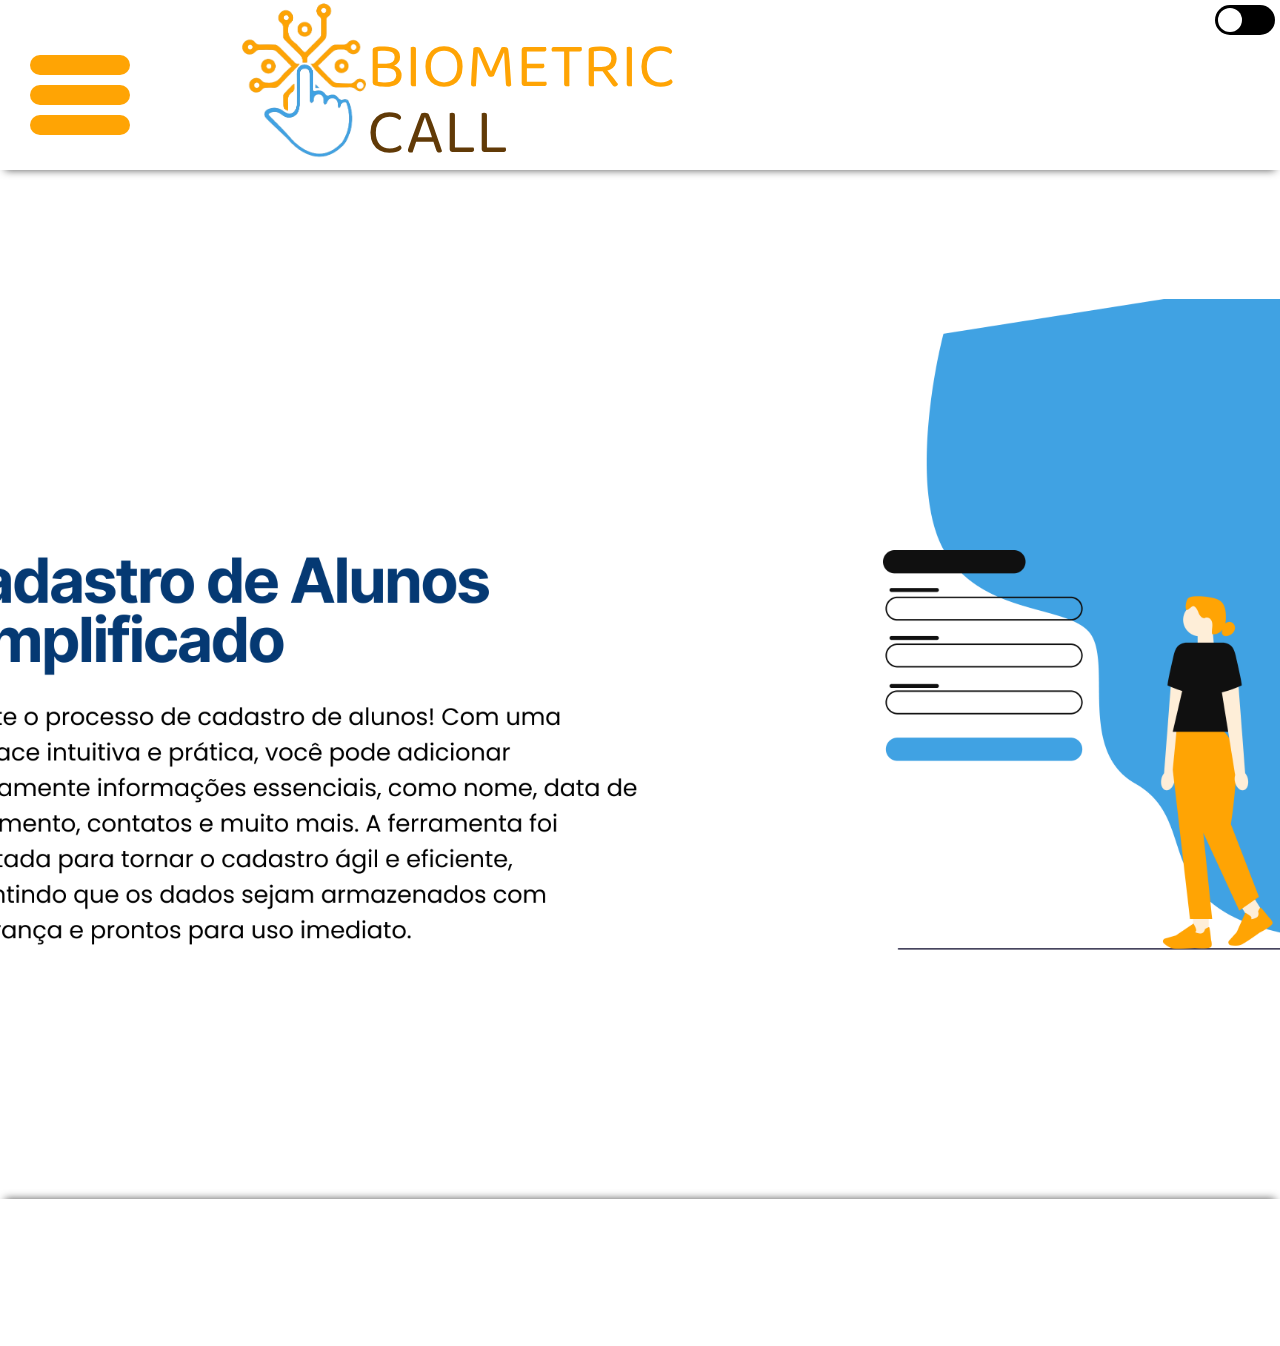
==== index.html @ 986f2c07 "carrosel e inicio" ====
<!DOCTYPE html>
<html lang="pt-br">
<head>
    <meta charset="UTF-8">
    <meta name="viewport" content="width=device-width, initial-scale=1.0">
    <link rel="stylesheet" href="styles/cadastroAluno.css">
    <link rel="stylesheet" href="styles/slides.css">
    <link rel="stylesheet" href="./styles/padrao.css"/>
    <link rel="stylesheet" href="https://fonts.googleapis.com/css?family=Inter%3A700" />
    <link rel="stylesheet" href="https://fonts.googleapis.com/css?family=Source+Sans+Pro%3A400%2C700" />
    <link rel="stylesheet" href="https://fonts.googleapis.com/css?family=Baloo%3A400" />
    <script src="js/slide.js"></script>
    <script src="menuHamburguer.js"></script>
  
    <title>Biometric Call</title>
</head>
<body>
    <div class="fundo">
        <!-- Banner atualizado -->
        <div class="banner">
            <div class="blocoAmareloLinks">
                <div class="blocoAzulCima"></div>
                <div class="div1">
                    <div class="div2">
                        <p class="divTitulo">
                            <img src="img/logo.png" alt="Biometric Call Logo" class="logo">
                        </p>
                        <p class="titulo1">BIOMETRIC</p>
                        <p class="titulo2">CALL</p>
                    </div>
                    <p class="txtBanner"><a class="txtBanner" href="cadastroALuno.html">CADASTRAR ALUNO</a></p>
                    <p class="txtBanner"><a class="txtBanner" href="verificarchamada.html">VERIFICAR CHAMADA</a></p>
                    <p class="txtBanner"><a class="txtBanner" href="atualizaraluno.html">ATUALIZAR ALUNO</a></p>
                    <p class="txtBanner"><a class="txtBanner" href="apagaraluno.html">APAGAR ALUNO</a></p>

                    <div class="toggle-switch">
                        <input type="checkbox" id="toggle-dark-mode">
                        <label for="toggle-dark-mode" class="switch">
                            <span class="toggle-thumb"></span>
                        </label>
                    </div>

                    <!-- Menu hamburguer atualizado -->
                    <div class="hamburguer">
                        <div class="line"></div>
                        <div class="line"></div>
                        <div class="line"></div>
                    </div>

                    <div class="sidebar">
                        <ul>
                            <li class="listaSidebar"><a href="index.html" class="textoSidebar">TELA PRINCIPAL</a></li>
                            <li class="listaSidebar"><a href="cadastroAluno.html" class="textoSidebar">CADASTRAR ALUNO</a></li>
                            <li><a href="verificarchamada.html">VERIFICAR CHAMADA</a></li>
                            <li><a href="atualizaraluno.html">ATUALIZAR ALUNO</a></li>
                            <li><a href="apagaraluno.html">APAGAR ALUNO</a></li>
                        </ul>
                    </div>
                </div>
                <div class="blocoAzulMeio"></div>
            </div>
        </div>

        <!-- Conteúdo do carrossel (permanece o mesmo) -->
        <div class="slider">
            <div class="slides">
                <input type="radio" name="radio-btn" id="radio1">
                <input type="radio" name="radio-btn" id="radio2">
                <input type="radio" name="radio-btn" id="radio3">
                <input type="radio" name="radio-btn" id="radio4">

                <!-- Carrossel de imagens -->
                <div class="slide first">
                    <img src="img/slide1.png" />
                </div>
                <div class="slide">
                    <img src="img/slide2.png" />
                </div>
                <div class="slide">
                    <img src="img/slide3.png" />
                </div>
                <div class="slide">
                    <img src="img/slide4.png" />
                </div>

                <!-- Navegação automática -->
                <div class="navegação-auto">
                    <div class="auto-btn1"></div>
                    <div class="auto-btn2"></div>
                    <div class="auto-btn3"></div>
                    <div class="auto-btn4"></div>
                </div>
            </div>

            <!-- Navegação manual -->
            <div class="manual-navegação">
                <label for="radio1" class="manual-btn"></label>
                <label for="radio2" class="manual-btn"></label>
                <label for="radio3" class="manual-btn"></label>
                <label for="radio4" class="manual-btn"></label>
            </div>
        </div>

        <!-- Rodapé atualizado -->
        <div class="divRodape">
            <div class="blocoAmareloRodape"></div>
            <div class="blocoAzulRodape"></div>
        </div>
    </div>
</body>
</html>
---- styles/cadastroAluno.css ----
.title
{
    font-size: 15px;
    padding: 0;
    margin: 0;
    box-sizing: border-box;
    font-family:Arial, Helvetica, sans-serif;
    
}

body
{
    /*tela toda*/
    width: 100%;
    height: -100vh;
    display: flex;
    justify-content: center;
    align-items: center;
    background: #ABCFD8;
}

.container {
   width: 80%;
   height: 80vh; 
   display: flex;
   margin-bottom: 20%;
   overflow: hidden; /* Oculta o conteúdo que exceder o tamanho do container */
   
    
   
}

.form-image{
    border-radius: 50px 0px 0px 50px ;
    width: 50%;
    display:flex;
    justify-content: center;
    align-items: center;
    background-color: #40A2E3;
    padding: 1rem;
    border: 1px solid black; 
    
}

.form-image img 
{
    width: 31rem;
}

.form {
    border-radius: 0px 50px 50px 0px;
    width: 100%; 
    max-width: 50%; /* Limita a largura máxima a 50% */
    display: flex;
    justify-content: flex-start; 
    align-items: flex-start; 
    flex-direction: column;
    background-color: #fff;
    padding: 3rem;
    border: 1px solid rgb(0, 0, 0);            
    overflow: auto; /* Permite rolagem se o conteúdo exceder o tamanho do formulário */

}


/*Css do form apagar aluno*/
.formApagar {

    position: relative;
    border-radius: 0px 50px 50px 0px;
    width: 250px; 
    max-width: 50%; /* Limita a largura máxima a 50% */
    display: flex;
    justify-content: flex-start; 
    align-items: flex-start; 
    flex-direction: column;
    background-color: #fff;
    padding: 3rem;
    border: 1px solid rgb(0, 0, 0);            
    overflow: auto; /* Permite rolagem se o conteúdo exceder o tamanho do formulário */
    border-radius: 50px;
    height: 250px;
    margin-top: 120px;
    left: 150px;
}


.form-header 
{
    
    margin-bottom: 3rem;
    display: flex;
    justify-content: space-between;
 
    
}


.login-button
{
   display:flex;
   align-items: center;
}

.login-button button 
{
    border:none;
    background-color: #6c63ff;
    padding: 0.4rem 1rem;
    border-radius: 5px;
    cursor:pointer;
}

.login-button button:hover
{
    background-color: #6b63fff1;
}

.login-button button a
{
text-decoration:none;
font-weight: 500;
color: #fff;
}

.form-header h1::after 
{

    content:'';
    display:block;
    width: 23rem;
    height: 0.3rem;
    background-color: #ffa404;
    margin: 0 auto;
    border-radius: 10px;
}

.input-group
{
     
    flex-wrap: wrap;
    justify-content: space-between;
    padding: 1rem 0;
}

.input-box
{
    
    font-family: Arial, Helvetica, sans-serif;
    display: flex;
    flex-direction: column;
    margin-bottom: 1.1rem;
}

.input-box input
{
 margin: 0.6rem 0;
 padding: 0.8rem 1.2rem;
 border:none;
 border-radius: 17px;
 box-shadow: 1px 1px 6px #000000c1; 
 text-align: left;
}

.input-box input:hover 
{
    background-color: #eeeeee75;
}

.input-box input :focus-visible
{
    outline: 1px solid #6c63ff;
}

.input-box label, .gender-title h6 
{
    font-family: inherit, Arial, Helvetica, sans-serif;
    font-size: 17px;
    font-weight: 600;
    color:#000000c0;
}

.input-box input::placeholder
{
    color: #000000be
}

.serie-group
{
   
    justify-content: space-between;
    margin-top: 0.62rem;
    padding: 0 0.5rem;
}

.serie-input
{
    display: flex;
    align-items: center;
}

.serie-input input
{
    margin-right: 0.35rem;
    
}

.serie-input label
{
    font-family:Arial, Helvetica, sans-serif;
    font-size: 17px;
   
    color: #000000c0;
    margin-bottom: 5px;
}

.continue-button
{
    display:flex;
    justify-content: center;
    align-items: center;
}

/*botão formulário*/
.continue-button button
{
    width: 40%;
    margin-top: 2.5rem;
    border: none;
    background-color: #ffa404;
    padding: 0.80rem;
    border-radius: 5px;
    cursor: pointer;
    
}

.continue-button button:hover
{
    background-color:#40A2E3; /*Cor do botão quando o mouse está em cima*/
    
}

.continue-button button a
{
    
    
    text-decoration: none;
    font-size:17px;
    font-weight: 580;
    color:#fff;
}

/*deixando o site responsivo*/

@media screen and (max-width: 1330px) 
{
    .form-image
    {
        display: none;
    }
    .container
    {
        width: 50%;
    }
    .form
    {
        width: 100%;
        border-radius: 50px 50px 50px 50px ;

    }

}
@media screen and (max-width: 1064px) {
    .container {
        width: 90%;
        height: auto;
    }
    .input-group {
        flex-direction: column;
        z-index: 5;
        padding-right: 5rem;
        max-height: 10rem;
        overflow-y: scroll;
        flex-wrap: nowrap;
    }
    .serie-inputs {
        margin-top: 2rem;
    }
    .serie-group {
        flex-direction: column;
    }
    .gender-title h6 {
        margin: 0;
    }
    .serie-input {
        margin-top: 0.5rem;
    }

}
---- styles/slides.css ----
.slider{
    margin: 100px;
    width: 100%;
    height: 800px;
    overflow: hidden;

}

.slides{
width: 400%;
height: 800px;
display: flex;
}

.slides input{

    display: none;
}

.slide{
    width: 25%;
    position: relative;
    transition: 2s;
}

.slide img{
    width: 100%;
    height: 100%;
     object-fit: cover; 
}

.manual-navegação{

    position: absolute;
    width: 800px;
    margin-top: -40px;
    display: flex;
    justify-content: center;

}


.manual-btn{
    border: 2px solid white;
    padding: 5px;
    border-radius: 10px;
    cursor: pointer;
    transition: 1s;
}

.manual-btn:not(:last-child){
    margin-right: 40px;

}


.manual-btn:hover{
    background-color: white;
}

#radio1:checked ~ .first{
    margin-left: 0;
}

#radio2:checked ~ .first{
    margin-left: -25%;
}

#radio3:checked ~ .first{
    margin-left: -50%;
}

#radio4:checked ~ .first{
    margin-left: -75%;
}

.navegação-auto div{
    border: 2px solid transparent;
    padding: 5px;
    border-radius: 10px;
    cursor: pointer;
    transition: 1s;

}

.navegação-auto{
    position: absolute;
    width: 800px;
    margin-top: 360px;
    display: flex;
    justify-content: center;
}

.navegação-auto div:not(:last-child){
    margin-right: 40px;
}

#radio1:checked ~ .navegação-auto .auto-btn1{
    background-color: transparent;

}

#radio2:checked ~ .navegação-auto .auto-btn2{
    background-color: transparent;
    
}

#radio3:checked ~ .navegação-auto .auto-btn3{
    background-color: transparent;
    
}

#radio4:checked ~ .navegação-auto .auto-btn4{
    background-color: transparent;
    
}
---- styles/padrao.css ----
/*Parte Padrão*/

  html {
    font-size:62.5%;
  }
  * {
    margin: 0;
    padding: 0;
  }
  ul, li {
    list-style: none;
  }
  input {
    border: none;
  }
  body {
      width: 100%;
    }
  
    .fundo {
      width: 100%;
      overflow: hidden;
      position: relative;
      align-items: center;
      display: flex;
      flex-direction: column;
      background-color: #ffffff;
      min-height: 100vh
    }
    
    .fundo.dark-mode {
      width: 100%;
      overflow: hidden;
      position: relative;
      align-items: center;
      display: flex;
      flex-direction: column;
      background-color: #000000;
      min-height: 100vh
    }
    
    .toggle-switch {
      position: absolute;
      width: 60px;
      height: 30px;
      right: 5px;
      background-color: #000000; /* Cor de fundo para o modo claro */
      border-radius: 30px;
      overflow: hidden;
      transition: background-color 0.3s ease;
      top: 10px;
  }
  
  input[type="checkbox"] {
      display: none;
  }
  
  .switch {
      display: block;
      width: 100%;
      height: 100%;
      cursor: pointer;
      position: relative;
  }
  
  .toggle-thumb {
      position: absolute;
      top: 3px;
      left: 3px;
      width: 24px;
      height: 24px;
      background-color: #ffffff; /* Cor do "dedo" do switch */
      border-radius: 50%;
      transition: transform 0.3s ease;
      background-image: url('nossalogo.png'); /* Ícone do sol */
      background-size: cover;
  }
  
  
  input[type="checkbox"]:checked + .switch .toggle-thumb {
      transform: translateX(30px); /* Move o "dedo" para a direita */
      background-image: url('nossalogo.png'); /* Ícone da lua */
      background-color: #000000; /* Cor do "dedo" do switch */
  }
  
  input[type="checkbox"]:checked + .switch {
      background-color: #ffffff; /* Cor de fundo para o modo escuro */
  }
  
  
  
  .banner {
    margin-top: 5px;
    width: 100%;
    align-items: center;
    display: flex;
    flex-direction: column;
    flex-shrink: 0;
    position: relative;
    bottom: 1rem;
  }

  .hamburguer{
    width: 1rem;
    height: 1rem;
    position: absolute ;
    z-index:7;
    display: flex;
    flex-direction: column;
    justify-content: space-between;
    right: 3rem;
    top:-1rem;
    cursor: pointer;
    display: none;
    left:0;
  }

  
  
  .hamburguer_exit{
    width: 3rem;
    height: 20rem;
    position: absolute ;
    z-index:5;
    display: flex;
    flex-direction: column;
    justify-content: space-between;
    right: 3rem;
    top:5rem;
    cursor: pointer;
    display: block;
    position:fixed;
    bottom: 10rem;

  }

  
   .show-menu .hamburguer{
    right: 16rem;
   }
  
   .line {
    width: 8rem;
    padding: 10px;
    border-radius: 10px;
    background-color: #FFA404;
    transition: transform .7s;
    display: none;
    margin-left: 30px;  /*Ajusta a line para a direita/esquerda*/
}

.line:nth-child(1) {
    margin-top: 70px; /* Ajuste a margem superior da primeira linha */
}

.line:nth-child(2) {
    margin-top: 10px; /* Ajuste a margem superior da segunda linha */
}

.line:nth-child(3) {
    margin-top: 10px; /* Ajuste a margem superior da terceira linha */
}

   
  

  

   


/*Botão do menu-burger*/
.sidebar{
  width: 50rem;
  height: 100%;
  background-color: white;
  z-index:5;
  display: flex;
  align-items: center;
  flex-direction: column;
  justify-content: center;
  left: -50rem;
  top:5rem;
  cursor: pointer;
  top:0;
  position: fixed;
  transition: 0.7s;
  box-shadow: #535353;

}
.sidebar.active{
left: 0;

}

.textoSidebar{
  font-size: 15px;
}

/* Estilizando os links da sidebar */
.sidebar ul {
  list-style-type: none; /* Removendo os marcadores da lista */
  padding: 0;
}

.sidebar ul li {
  margin-bottom: 10px; /* Espaçamento entre os itens da lista */
}

.sidebar ul li a {
  text-decoration: none; /* Removendo o sublinhado padrão dos links */
  color: black; /* Cor do texto dos links */
  display: block; /* Transformando os links em elementos de bloco para ocupar toda a largura do contêiner */
  padding: 10px; /* Espaçamento interno dos links */
  cursor: pointer;
    margin-left:8%; 
    max-width: 15.1rem;
    text-align: center;
    font-size: 2.4rem;
    font-weight: 700;
    line-height: 1.2125;
    text-decoration: none; /* Remover o sublinhado padrão dos links */
  transition: color 0.3s, transform 0.3s; /* Adicionar uma transição suave para a cor do texto */
     width: auto;
    font-family: 'Inter', 'Source Sans Pro';
    flex-shrink: 0;
}

.sidebar ul li a:hover {
  color: #555; /* Alterando a cor do texto ao passar o mouse */
}


.sidebar ul li.lista1 {
  margin-bottom: 60px; /* Margem entre o segundo link e o próximo */
}

.sidebar ul li.lista2 {
  margin-bottom: 60px; /* Margem entre o terceiro link e o próximo */
}

.sidebar ul li.lista3 {
  margin-bottom: 60px; /* Margem entre o quarto link e o próximo */
}
.sidebar ul li.lista {
  margin-bottom: 60px; /* Margem entre o primeiro link e o próximo */
}


/*responsividade da logo quando a sidebar é ativada*/

/* Responsividade do texto da logo quando a sidebar é ativada */
.logo-reduzida .titulo1,
.logo-reduzida .titulo2 {
  width: 12rem; /* Tamanho menor da logo quando a sidebar está ativa */
  height: 6rem;
  font-size: 4.8rem;
  left: -5rem;

  
}

/* Tamanhos da logo quando a sidebar é ativada */

.logo-reduzida .logo{
  background: url('https://fn12.com/api/clusters/cluster-fn12-prod-us-west1/projects/3peSmWhZvTYA8Wp7QmLUfv/assets/images/6f8da9ee0723107a66ac17aa00a1237298de2f39?Expires=1711047331&KeyName=fn12-cdn&Signature=XlqakQsxVfJ0ijydUj81mdieRF4=') 50% / cover no-repeat;
  position: absolute;
  left: -160px;
  top: 224px;
  width: auto;
  height: 140px;
  margin-top: -300px;
  z-index: 7;                 

}




/*estilizaçao da logotipo no banner*/
.logo {
  background: url('https://fn12.com/api/clusters/cluster-fn12-prod-us-west1/projects/3peSmWhZvTYA8Wp7QmLUfv/assets/images/6f8da9ee0723107a66ac17aa00a1237298de2f39?Expires=1711047331&KeyName=fn12-cdn&Signature=XlqakQsxVfJ0ijydUj81mdieRF4=') 50% / cover no-repeat;
  position: absolute;
  left: -150px;
  top: 224px;
  width: auto;
  height: 180px;
  margin-top: -330px;
  z-index: 7;                 

}






/*Recolher a sidebar caso o site esteja em tela cheia*/
@media screen and (min-width: 100rem) {
  .sidebar {
    display: none;
  }
}

/**/
@media screen and (max-width: 100rem) 
{
  .hamburguer{
    display: block;
  }


    .line
    {
        display: block;
    }

    .txtBanner{
      display: none;
    }

    
    
  
    
}

@media screen and (max-width: 1500px) 
{
  .container-menu-burger{
    --menu-size: 48px;
    position: relative;
    display: flex;
    align-items: center;
    height: var(--menu-size);
    width: var(--menu-size);
    right: -700px;
    font-family: Arial, Helvetica, sans-serif;
    flex-direction: column;

  }
  

}

@media screen and (max-width: 1400px) 
{
  .container-menu-burger{
    --menu-size: 48px;
    position: relative;
    display: flex;
    align-items: center;
    height: var(--menu-size);
    width: var(--menu-size);
    right: -700px;
    font-family: Arial, Helvetica, sans-serif;
    flex-direction: column;

  }

}

@media screen and (max-width: 1300px) 
{
  .container-menu-burger{
    --menu-size: 48px;
    position: relative;
    display: flex;
    align-items: center;
    height: var(--menu-size);
    width: var(--menu-size);
    right: -700px;
    font-family: Arial, Helvetica, sans-serif;
    flex-direction: column;

  }

}

@media screen and (max-width: 1200px) 
{
  .container-menu-burger{
    --menu-size: 48px;
    position: relative;
    display: flex;
    align-items: center;
    height: var(--menu-size);
    width: var(--menu-size);
    right: -700px;
    font-family: Arial, Helvetica, sans-serif;
    flex-direction: column;

  }

}

@media screen and (max-width: 1100px) 
{
  .container-menu-burger{
    --menu-size: 48px;
    position: relative;
    display: flex;
    align-items: center;
    height: var(--menu-size);
    width: var(--menu-size);
    right: -700px;
    font-family: Arial, Helvetica, sans-serif;
    flex-direction: column;

  }

}

@media screen and (max-width: 1000px) 
{
  .container-menu-burger{
    --menu-size: 48px;
    position: relative;
    display: flex;
    align-items: center;
    height: var(--menu-size);
    width: var(--menu-size);
    right: -700px;
    font-family: Arial, Helvetica, sans-serif;
    flex-direction: column;

  }

}

@media screen {
  
}
 




  
  .blocoAmareloCima {
    box-sizing: border-box;
    margin-top: 5px;
    width: 100%;
    background-color: #12932a;
  }
  .blocoAzulCima {
    bottom: 50;
    width: 100%;
    height: 30px;
    background-color:white;
  }

  .blocoAzulCima.dark-mode {
    bottom: 50;
    width: 100%;
    height: 30px;
    background-color:rgb(0, 0, 0);
  }
  .auto-group-tkzx-fmH {
    margin-left: 37.7rem;
    width: 19.6rem;
    height: 11.5rem;
    position: relative;
  }
  
  .divTitulo {
    width: 19.6rem;
    height: 3.9rem;
    position: absolute;
    left: 0;
    top: 7.6rem;
    font-size: 3.2rem;
    font-weight: 700;
    line-height: 1.1975;
    letter-spacing: 1.376rem;
    color: #6d460c;
    font-family: Inria Sans, 'Source Sans Pro';
    white-space: nowrap;
    display: flex;
    align-items: baseline;
  }
  
    /*Titulo logo: Biometric*/
  .titulo1 {
    width: 16.5rem;
    height: 8.1rem;
    position: absolute ;
    left: -1rem;
    bottom: 3rem;
    font-size: 6.4rem;
    font-weight: 400;
    line-height: 1.2575;
    color:#FFA404;
    display:block ;
    font-family: Baloo, 'Source Sans Pro';
    white-space: nowrap;
    display: flex;
    right: -100px;
    z-index: 7;
  }

    /*Subtitulo logo: Call*/
  .titulo2 {
    width: 16.5rem;
    height: 8.1rem;
    position: absolute ;
    left: -1rem;
    top: 7rem;
    font-size: 6.4rem;
    font-weight: 400;
    line-height: 1.2575;
    color: #613a07;
    font-family: Baloo, 'Source Sans Pro';
    white-space: nowrap;
    display: flex;
    right: -100px;
    z-index: 7;
    display: block;

  }


 
/* concatenando para dark-mode*/
  .titulo2.dark-mode {
    width: 16.5rem;
    height: 8.1rem;
    position: absolute ;
    left: -1rem;
    top: 7rem;
    font-size: 6.4rem;
    font-weight: 400;
    line-height: 1.2575;
    color: #ffffff;
    font-family: Baloo, 'Source Sans Pro';
    white-space: nowrap;
    display: flex;
    right: -100px;
    z-index: 7;
    display: block;
  }


 
  .blocoAzulMeio {
    width: 100%;
    height: 30px;
    background-color: rgb(255, 255, 255);
    flex-shrink: 0;
    box-shadow: 0px 5px 8px -5px  #525252; 


  }



  .blocoAzulMeio.dark-mode {
    width: 100%;
    height: 30px;
    background-color: rgb(0, 0, 0);
    flex-shrink: 0;
    
  }

  /*Texto-Link Banner*/
  .txtBanner{
    cursor: pointer;
    margin-left:8%;
    max-width: 15.1rem;
    text-align: center;
    font-size: 2.4rem;
    font-weight: 700;
    line-height: 1.2125;
    color:#FFA404;    ;
    text-decoration: none; /* Remover o sublinhado padrão dos links */
  transition: color 0.3s, transform 0.3s; /* Adicionar uma transição suave para a cor do texto */
     width: auto;
    font-family: Inter, 'Source Sans Pro';
    flex-shrink: 0;
    
  }
  .txtBanner:hover {
    color:#40A2E3; /* Alterar a cor do texto dos links quando o mouse passa por cima */
    transform: scale(1.1); /* Aumentar ligeiramente o tamanho do link ao passar o mouse */
   
}

.txtBanner.dark-mode:hover {
  color: #ffffff; /* Alterar a cor do texto dos links quando o mouse passa por cima */
  transform: scale(1.1); /* Aumentar ligeiramente o tamanho do link ao passar o mouse */
 
}


.divRodape {
  width: 100%;
  height: 14.7rem;
  position: relative;
  flex-shrink: 0;
}
.blocoAmareloRodape {
  width: 100%;
  height: 11.8rem;
  position: absolute;
  left: 0;
  top: 2.9rem;
  background-color: white;
}

.blocoAmareloRodape.dark-mode {
  width: 100%;
  height: 11.8rem;
  position: absolute;
  left: 0;
  top: 2.9rem;
  background-color: rgb(0, 0, 0);
}



.blocoAzulRodape {
  width: 100%;
  height: 30px;
  position: absolute;
  left: 0;
  top: 0;
  background-color: white;
  box-shadow: 0px -5px 8px -5px  #525252;
}

.blocoAzulRodape.dark-mode {
  width: 100%;
  height: 30px;
  position: absolute;
  left: 0;
  top: 0;
  background-color: rgb(0, 0, 0);
  box-shadow: 0px -5px 8px -5px  #525252;
}

/*Div do banner*/
.blocoAmareloLinks {
  box-sizing: border-box;
  padding-bottom: 1.9rem;
  width: 100%;
  align-items: center;
  display: flex;
  flex-direction: column;
  background-color: white;
  flex-shrink: 0;
}


.blocoAmareloLinks.dark-mode{
  box-sizing: border-box;
  padding-bottom: 1.9rem;
  width: 100%;
  align-items: center;
  display: flex;
  flex-direction: column;
  background-color: rgb(0, 0, 0);
  flex-shrink: 0;
}



.div1 {
  margin: 0rem 29.9rem 0rem 37.7rem;
  width: calc(100% - 67.6rem);
  height: 11.5rem;
  display: flex;
  align-items: center;
  flex-shrink: 0;
}
.div2 {
  margin-right: 11.9rem;
  width: 18.5rem;
  height: 100%;
  position: relative;
  flex-shrink: 0;
}

/*texto e caixa de texto*/
  .txtCad {
    font-size: 3.2rem;
    font-weight: 700;
    color: #ffffff;
    font-family: Inter, 'Source Sans Pro';
    white-space: nowrap;
    flex-shrink: 0;
  }

  .txt{
    margin: 0rem 0rem 32.6rem 0.3rem;
    font-size: 3.2rem;
    font-weight: 700;
    line-height: 1.2125;
    color: #ffffff;
    font-family: 'Inter', 'Source Sans Pro';
    white-space: nowrap;
    flex-shrink: 0;
  }

  .txtNome {
    margin-bottom: 4px;
    margin-left: 75px;
    font-size: 2.4rem;
    font-weight: 700;
    line-height: 1.2125;
    color: #ffffff;
    font-family: 'Inter', 'Source Sans Pro';
    white-space: nowrap;
    flex-shrink: 0;
  }
  .txtEmail {
    margin-bottom: 4.7rem;
    box-sizing: border-box;
    padding: 2rem 2rem 1.9rem 2rem;
    width: 50%;
    font-size: 1.6rem;
    font-weight: 400;
    line-height: 1.2125;
    color: #525252;
    font-family: 'Inter', 'Source Sans Pro';
    white-space: nowrap;
    background-color: #ffffff;
    border-radius: 2rem;
    flex-shrink: 0;
  }
  .txtSenha {
    margin-bottom: 7.8rem;
    box-sizing: border-box;
    padding: 2rem 2rem 1.9rem 2rem;
    width: 50%;
    font-size: 1.6rem;
    font-weight: 400;
    line-height: 1.2125;
    color: #525252;
    font-family: Inter, 'Source Sans Pro';
    white-space: nowrap;
    background-color: #ffffff;
    border-radius: 2rem;
    flex-shrink: 0;
  }

  .linkCon {
    margin-left: 1.4rem;
    cursor: pointer;
    text-align: center;
    font-size: 1.4rem;
    font-weight: 500;
    line-height: 1.2102272851;
    color: #000000;
    font-family: Inter, 'Source Sans Pro';
    white-space: nowrap;
    display: flex;
    align-items: baseline;
    flex-shrink: 0;
  }
  .txtJTC {
    font-size: 1.4rem;
    font-weight: 400;
    line-height: 1.2125;
    color: #000000;
    font-family: Inter, 'Source Sans Pro';
  }
  
  .txtCon {
    font-size: 1.4rem;
    font-weight: 700;
    line-height: 1.2125;
    color: #1236b5;
    font-family: Inter, 'Source Sans Pro';
  }
  
.txtBoxNome {
  margin-bottom: 4.7rem;
  box-sizing: border-box;
  padding: 2rem 2rem 1.9rem 2rem;
  width:35%;
  font-size: 1.6rem;
  font-weight: 400;
  line-height: 1.2125;
  color: #525252;
  font-family: Inter, 'Source Sans Pro';
  white-space: nowrap;
  background-color: #ffffff;
  border-radius: 2rem;

  flex-shrink: 0;
}
.txtCurso {
  margin-top:1px;
  font-size: 2.4rem;
  font-weight: 700;
  line-height: 1.2125;
  color: #ffffff;
  font-family: Inter, 'Source Sans Pro';
  white-space: nowrap;
  flex-shrink: 0;
}
.txtSerie {
  margin: 0rem 8rem 0.5rem 0rem;
  font-size: 2.4rem;
  font-weight: 700;
  line-height: 1.2125;
  color: #ffffff;
  font-family: Inter, 'Source Sans Pro';
  white-space: nowrap;
  flex-shrink: 0;
}
.txtNomeAluno {
  margin-bottom: 4px;
  margin-left: 75px;
  font-size: 2.4rem;
  font-weight: 700;
  line-height: 1.2125;
  color: white;
  font-family: Inter, 'Source Sans Pro';
  white-space: nowrap;
  flex-shrink: 0;
}
.txtDigital
 {
  width: 34.5rem;
  height: 3rem;
  position: absolute;
  left: 7.3rem;
  top: 31.4rem;
  font-size: 2.4rem;
  font-weight: 700;
  line-height: 1.2125;
  color: #ffffff;
  font-family: Inter, 'Source Sans Pro';
  white-space: nowrap;
}
.txtBoxNome {
  margin-top: 15px;
  width: 48.6rem;
  height: 5.9rem;
  position: absolute;
  left: 6rem;
  top: 2rem;
  border-radius: 2rem;
}
/*caixa de texto do nome*/
.digitarnome{
  padding-left: 5px;
  margin-top: -20px;
  width: 48.6rem;
  height: 5.9rem;
  position: absolute;
  left: 0rem;
  top: 2rem;
  background-color: #ffffff;
  border-radius: 2rem;
  font-size: 20px; /* Defina o tamanho da fonte desejado */
  font-weight: bold; /* Deixa o texto em negrito */
}
.txts{
  margin: 0.6rem 0;
 padding: 0.10rem 12.2rem;
 border:none;
 border-radius: 10px;
 box-shadow: 1px 1px 6px #000000c1; 
 font-size: 1.8rem;
}


  /*divs*/
  .divForm {
    box-sizing: border-box;
    padding: 2.6rem 47.7rem 10.7rem 47.7rem;
    width: 100%;
    align-items: center;
    display: flex;
    flex-direction: column;
    flex-shrink: 0;
  }

  .divMeio {
    width: 100%;
    height: 60rem;
    position: relative;
    flex-shrink: 0;
  }
  .divRB {
    width: 57.6rem;
    height: 3.7rem;
    position: absolute;
    left: 7.2rem;
    top: 15.6rem;
    display: flex;
    align-items: center;
  }
  .divFormCad {
    width: 100%;
    height: 60rem;
    position: relative;
    flex-shrink: 0;
  }
  .ladoLado {
    width: 86.8rem;
    height: 3.5rem;
    position: absolute;
    left: 7.3rem;
    top: 10.8rem;
    display: flex;
    align-items: center;
  }

  /*radio buttons*/
  .rbDs {
    margin-top: 0.6478rem;
    font-size: 2.4rem;
    font-weight: 700;
    line-height: 1.2125;
    color: #000000;
    font-family: Inter, 'Source Sans Pro';
    white-space: nowrap;
    flex-shrink: 0;
  }
  .rb2 {
    margin: 0rem 34.9rem 0.352rem 0rem;
    font-size: 2.4rem;
    font-weight: 700;
    line-height: 1.2125;
    color: #000000;
    font-family: Inter, 'Source Sans Pro';
    white-space: nowrap;
    flex-shrink: 0;
  }
  .rbLog {
    margin-top: 0.6739rem;
    font-size: 2.4rem;
    font-weight: 700;
    line-height: 1.2125;
    color: #000000;
    font-family: Inter, 'Source Sans Pro';
    white-space: nowrap;
    flex-shrink: 0;
  }
  .rb3 {
    margin: 0rem 34.8rem 0.326rem 0rem;
    font-size: 2.4rem;
    font-weight: 700;
    line-height: 1.2125;
    color: #000000;
    font-family: Inter, 'Source Sans Pro';
    white-space: nowrap;
    flex-shrink: 0;
  }
  .rbAdm {
    margin-top: 0.7rem;
    font-size: 2.4rem;
    font-weight: 700;
    line-height: 1.2125;
    color: #000000;
    font-family: Inter, 'Source Sans Pro';
    white-space: nowrap;
    flex-shrink: 0;
  }
  .rb1 {
    margin: 0rem 34.9rem 0.352rem 0rem;
    font-size: 2.4rem;
    font-weight: 700;
    line-height: 1.2125;
    color: #000000;
    font-family: Inter, 'Source Sans Pro';
    white-space: nowrap;
    flex-shrink: 0;
  } 
  
  
/*botões*/

.button {
  width: 48rem;
  height: 5.4rem;
  position: absolute;
  left: 48.9rem;
  top: 51.1rem;
  text-align: center;
  font-size: 1.8rem;
  font-weight: 700;
  line-height: 1.2125;
  color: #000000;
  font-family: Inter, 'Source Sans Pro';
  white-space: nowrap;
  display: flex;
  align-items: center;
  justify-content: center;
  background-color: #ecf5e0;
  border-radius: 2rem;
}
.btnCad {
  margin: 0rem 0rem 2.7rem 0.6rem;
  width: 50%;
  height: 5.4rem;
  text-align: center;
  font-size: 1.8rem;
  font-weight: 700;
  line-height: 1.2125;
  color: #000000;
  font-family: Inter, 'Source Sans Pro';
  white-space: nowrap;
  display: flex;
  align-items: center;
  justify-content: center;
  background-color: #ecf5e0;
  border-radius: 2rem;
  flex-shrink: 0;
}


/*grupos*/
.auto-group-hgg7-vqS {
  width: 55.2rem;
  height: 3.6478rem;
  position: absolute;
  left: 7.2rem;
  top: 19.7522rem;
  display: flex;
  align-items: center;
}
.auto-group-uawh-Vrc {
  width: 56.8rem;
  height: 3.6739rem;
  position: absolute;
  left: 7.2rem;
  top: 23.8261rem;
  display: flex;
  align-items: center;
}

/*icones*/
.icon-radiobutton-TKa {
  margin: 0rem 1.115rem 0.749rem 0rem;
  width: 2.9847rem;
  height: 2.8987rem;
  object-fit: contain;
  vertical-align: top;
  flex-shrink: 0;
}

.icon-radiobutton-hzc {
  margin: 0.251rem 1.115rem 0rem 0rem;
  width: 2.9847rem;
  height: 2.8987rem;
  object-fit: contain;
  vertical-align: top;
  flex-shrink: 0;
}
.icon-radiobutton-4HS {
  margin: 0.225rem 1.115rem 0rem 0rem;
  width: 2.9847rem;
  height: 2.8987rem;
  object-fit: contain;
  vertical-align: top;
  flex-shrink: 0;
}
.icon-radiobutton-pdz {
  margin: 0rem 1.115rem 0.775rem 0rem;
  width: 2.9847rem;
  height: 2.8987rem;
  object-fit: contain;
  vertical-align: top;
  flex-shrink: 0;
}
.icon-radiobutton-avg {
  margin: 0rem 1.115rem 0.801rem 0rem;
  width: 2.9847rem;
  height: 2.8987rem;
  object-fit: contain;
  vertical-align: top;
  flex-shrink: 0;
}

.icon-radiobutton-pa8 {
  margin: 0.199rem 1.115rem 0rem 0rem;
  width: 2.9847rem;
  height: 2.8987rem;
  object-fit: contain;
  vertical-align: top;
  flex-shrink: 0;
}

.biometria-xq5 {
  width: 80px;
  height: 80px;
  margin-top: 350px;
  margin-left: 80px;
}

.apagaraluno-rkf {
  width: 100%;
  overflow: hidden;
  position: relative;
  align-items: center;
  display: flex;
  flex-direction: column;
  background-color: #abcfd8;
}
.banner-bTM {
  margin-bottom: 9.4rem;
  width: 100%;
  align-items: center;
  display: flex;
  flex-direction: column;
  flex-shrink: 0;
}
.auto-group-n5gj-YNb {
  margin-right: 21.8rem;
  box-sizing: border-box;
  padding-bottom: 1.9rem;
  width: 170.9rem;
  align-items: center;
  display: flex;
  flex-direction: column;
  background-color: #ffa404;
  flex-shrink: 0;
}
.blocoazul-sQs {
  width: 100%;
  height: 28.5rem;
  background-color: #40a2e3;
  flex-shrink: 0;
}
.divTxtBanner {
  margin: 0rem 29.9rem 0rem 37.7rem;
  width: calc(100% - 67.6rem);
  height: 11.5rem;
  display: flex;
  align-items: center;
  flex-shrink: 0;
}
.auto-group-mwn3-YG7 {
  margin-right: 11.9rem;
  width: 18.5rem;
  height: 100%;
  position: relative;
  flex-shrink: 0;
}
.titulo-tKy {
  width: 18.5rem;
  height: 3.9rem;
  position: absolute;
  left: 0;
  top: 7.6rem;
  font-size: 3.2rem;
  font-weight: 700;
  line-height: 1.2125;
  letter-spacing: 1.056rem;
  color: #6d460c;
  font-family: Inter, 'Source Sans Pro';
  white-space: nowrap;
}
.titulo-AoH {
  width: 16.5rem;
  height: 8.1rem;
  position: absolute;
  left: 0;
  top: 0;
  font-size: 6.4rem;
  font-weight: 400;
  line-height: 1.2575;
  color: #ffffff;
  font-family: Baloo, 'Source Sans Pro';
  white-space: nowrap;
}
.cadastraraluno-H7D {
  margin: 1.8rem 6.1rem 0rem 0rem;
  max-width: 15.1rem;
  text-align: center;
  font-size: 2.4rem;
  font-weight: 700;
  line-height: 1.2125;
  color: #ffffff;
  font-family: Inter, 'Source Sans Pro';
  flex-shrink: 0;
}
.verificarchamada-z1d {
  margin: 1.8rem 6.5rem 0rem 0rem;
  max-width: 12.9rem;
  text-align: center;
  font-size: 2.4rem;
  font-weight: 700;
  line-height: 1.2125;
  color: #ffffff;
  font-family: Inter, 'Source Sans Pro';
  flex-shrink: 0;
}
.atualizaraluno-t71 {
  margin: 1.8rem 7.9rem 0rem 0rem;
  max-width: 14.3rem;
  text-align: center;
  font-size: 2.4rem;
  font-weight: 700;
  line-height: 1.2125;
  color: #ffffff;
  font-family: Inter, 'Source Sans Pro';
  flex-shrink: 0;
}
.apagaraluno-bXD {
  margin-top: 1.8rem;
  max-width: 10.1rem;
  text-align: center;
  font-size: 2.4rem;
  font-weight: 700;
  line-height: 1.2125;
  color: #6d460c;
  font-family: Inter, 'Source Sans Pro';
  flex-shrink: 0;
}
.blocoazul-7Ef {
  margin-left: 21.8rem;
  width: 170.9rem;
  height: 3rem;
  background-color: #40a2e3;
  flex-shrink: 0;
}
.digite-o-cdigo-do-aluno--SXq {
  margin-right: 11.2rem;
  font-size: 2.4rem;
  font-weight: 700;
  line-height: 1.2125;
  color: #ffffff;
  font-family: Inter, 'Source Sans Pro';
  white-space: nowrap;
  flex-shrink: 0;
}
.auto-group-ljkm-xm5 {
  width: 100%;
  height: 54.8rem;
  position: relative;
  flex-shrink: 0;
}
.btnapagar-iVM {
  width: 480px;
  height: 5.4rem;
  position: absolute;
  left: 25%;
  top: 30.1rem;
  text-align: center;
  font-size: 1.8rem;
  font-weight: 700;
  line-height: 1.2125;
  color: #000000;
  font-family: Inter, 'Source Sans Pro';
  white-space: nowrap;
  display: flex;
  align-items: center;
  justify-content: center;
  background-color: #ecf5e0;
  border-radius: 2rem;
}
.txtApagar {
  width: 44.7rem;
  height: 3rem;
  position: absolute;
  left: 28%;
  top: 11.4rem;
  font-size: 2.4rem;
  font-weight: 700;
  line-height: 1.2125;
  color: #ffffff;
  font-family: 'Inter', 'Source Sans Pro';
  white-space: nowrap;
  margin-right: 450px;
}
.rbsim-6Vu {

  height: 3.2rem;
  position: absolute;
  left: 28%;
  top: 16.2rem;
  display: flex;
  align-items: flex-start;
}
.vector-pwh {
  margin-right: 1.1153rem;
  width: 2.9847rem;
  height: 2.8987rem;
  object-fit: contain;
  vertical-align: top;
  flex-shrink: 0;
}
.rbSim {
  margin-top: 0.2rem;
  font-size: 2.4rem;
  font-weight: 700;
  line-height: 1.2125;
  color: #ffffff;
  font-family: 'Inter', 'Source Sans Pro';
  white-space: nowrap;
  flex-shrink: 0;
}
.rbnao-hEo {
  width: 9.5rem;
  height: 3.0478rem;
  position: absolute;
  left: 28%;
  top: 20.3522rem;
  display: flex;
  align-items: flex-start;
}
.vector-qbu {
  margin-right: 1.1153rem;
  width: 2.9847rem;
  height: 2.8987rem;
  object-fit: contain;
  vertical-align: top;
  flex-shrink: 0;
}
.rbNao {
  
  margin-top: 0.0478rem;
  font-size: 2.4rem;
  font-weight: 700;
  line-height: 1.2125;
  color: #ffffff;
  font-family: Inter, 'Source Sans Pro';
  white-space: nowrap;
  flex-shrink: 0;
}
.txtcod-KX5 {
  width: 48.6rem;
  height: 5.9rem;
  position: absolute;
  left: 47.5rem;
  top: 2.1rem;
  background-color: #ffffff;
  border-radius: 2rem;
}
.rodape-Srb {
  margin-bottom: 10.4rem;
  width: 170.9rem;
  height: 14.7rem;
  position: relative;
  flex-shrink: 0;
}
.blocoamarelo-bDh {
  width: 144rem;
  height: 11.8rem;
  position: absolute;
  left: 0;
  top: 2.9rem;
  background-color: #ffa404;
}
.blocoazul-8UX {
  width: 170.9rem;
  height: 3rem;
  position: absolute;
  left: 0;
  top: 0;
  background-color: #40a2e3;
}
.btnduvida-H6X {
  margin-left: 354rem;
  width: 8.5rem;
  height: 8.3rem;
  object-fit: contain;
  vertical-align: top;
  flex-shrink: 0;
}

/*cadastrar professor*/
.txtCALL {
  position: absolute;
  left: 520px;
  top: 430px;
  overflow-wrap: break-word;
  font-family: 'Inria Sans', 'Roboto Condensed';
  font-weight: 700;
  font-size: 32px;
  letter-spacing: 13.8px;
  color: #6D460C;
}
.txtBio {
  position: absolute;
  left: 317px;
  top: 353px;
  overflow-wrap: break-word;
  font-family: 'Baloo', 'Roboto Condensed';
  font-weight: 400;
  font-size: 64px;
  color: #FFFFFF;
}
.divAmarelaCentro {
    width: 55%;
    left:0%;
    top: 0%;
    bottom: 0%;
    background-color: #FFA404;
    position: absolute;
}

.txtConectar {
  font-family: 'Inter';
  font-weight: 700;
  font-size: 14px;
  line-height: 1.333;
  color: #1337B6;
  margin-top: 30px;
  position: relative;
}

.txtConta {
  width: 486px;
  font-family: 'Inter';
  font-weight: 486px;
  font-size: 14px;
  line-height: 1.333;
  color: #000000;
  position: relative;
}

.divConta
{
position: absolute;
width: 500px;
height: 30px;


}

.divAzulCentro {
  background: #ABCFD8;
  display: flex;
  flex-direction: column;
  align-items: flex-end;
  padding: 150px 68px 244px 0;
  width: 100%;
  height: 100rem;
  box-sizing: border-box;
  position: relative;
  
}
.divCadastrar {
  margin-left: 55%;
  display: inline-block;
  align-self: center;
  overflow-wrap: break-word;
  font-family: 'Inter';
  font-weight: 700;
  font-size: 32px;
  color: #FFFFFF;
}
.txtBtnProfessor {
  overflow-wrap: break-word;
  font-family: 'Inter';
  font-weight: 700;
  font-size: 18px;
  color: #000000;
}
.txtNP {
  overflow-wrap: break-word;
  font-family: 'Inter';
  font-weight: 400;
  font-size: 16px;
  color: #535353;
  display: flex;
  justify-content: left;
  align-items: center;
}
.txtBoxNP {
  border-radius: 20px;
  background: #ffffff;
  margin-bottom: 4px;
  padding: 20px;
  width: 486px;
  box-sizing: border-box;
  height: 60px;
}
.h1{
  font-size:15px;
}
.txtBoxEP {
    border-radius: 20px;
  background: #FFFFFF;
  margin-top: 45px;
  padding: 20px;
  width: 486px;
  box-sizing: border-box;
  height: 60px;
}
.txtEP {
  overflow-wrap: break-word;
  font-family: 'Inter';
  font-weight: 400;
  font-size: 16px;
  color: #535353;
  display: flex;
  justify-content: left;
  align-items: center;
}
.txtBoxSP {
  border-radius: 20px;
  background: #FFFFFF;
  margin-top: 50px;
  padding: 20px;
  width: 486px;
  box-sizing: border-box;
  height: 60px;
}
.txtSP {
  overflow-wrap: break-word;
  font-family: 'Inter';
  font-weight: 400;
  font-size: 16px;
  color: #535353;
  display: flex;
  justify-content: left;
  align-items: center;
}
.btnCadProfessor {
  border-radius: 20px;
  background: #ECF5E0;
  position: relative;
  margin-top: 50px;
  display: flex;
  flex-direction: row;
  justify-content: center;
  padding: 16px 6px 16px 0;
  width: 480px;
  box-sizing: border-box;
}

.digitarnomeatt{
  margin-top: -20px;
  width: 48.6rem;
  height: 5.9rem;
  position: absolute;
  left: 0rem;
  top: 2rem;
  background-color: #ffffff;
  border-radius: 2rem;
  font-size: 20px; /* Defina o tamanho da fonte desejado */
  font-weight: bold; /* Deixa o texto em negrito */
}
.negritocd {
  font-weight: bold;
  font-size: 20px; 
  padding: 16px;
  width: 480px;
  border-radius: 20px;
  background-color: #ffffff;
  border: 2px solid #000000; /* Adiciona uma borda preta */
  transition: all 0.3s ease; /* Adiciona transição suave para mudanças */
}

/* Efeito de hover */
.negritocd:hover {
  background-color: #f0f0f0; /* Muda a cor de fundo ao passar o mouse */
  border-color: #333333; /* Muda a cor da borda ao passar o mouse */
  cursor: pointer; /* Altera o cursor ao passar o mouse */
  box-shadow: 0px 0px 10px rgba(0, 0, 0, 0.3); /* Adiciona uma sombra ao botão */
}


.digitarID{
  margin-bottom: 4px;
  margin-left: 7px;
  font-size: 2.4rem;
  border-radius: 20px;
  font-weight: 700;
  line-height: 1.2125;
  color: #000000;
  font-family: Inter, 'Source Sans Pro';
  white-space: nowrap;
  flex-shrink: 0;
  text-align: center;
}
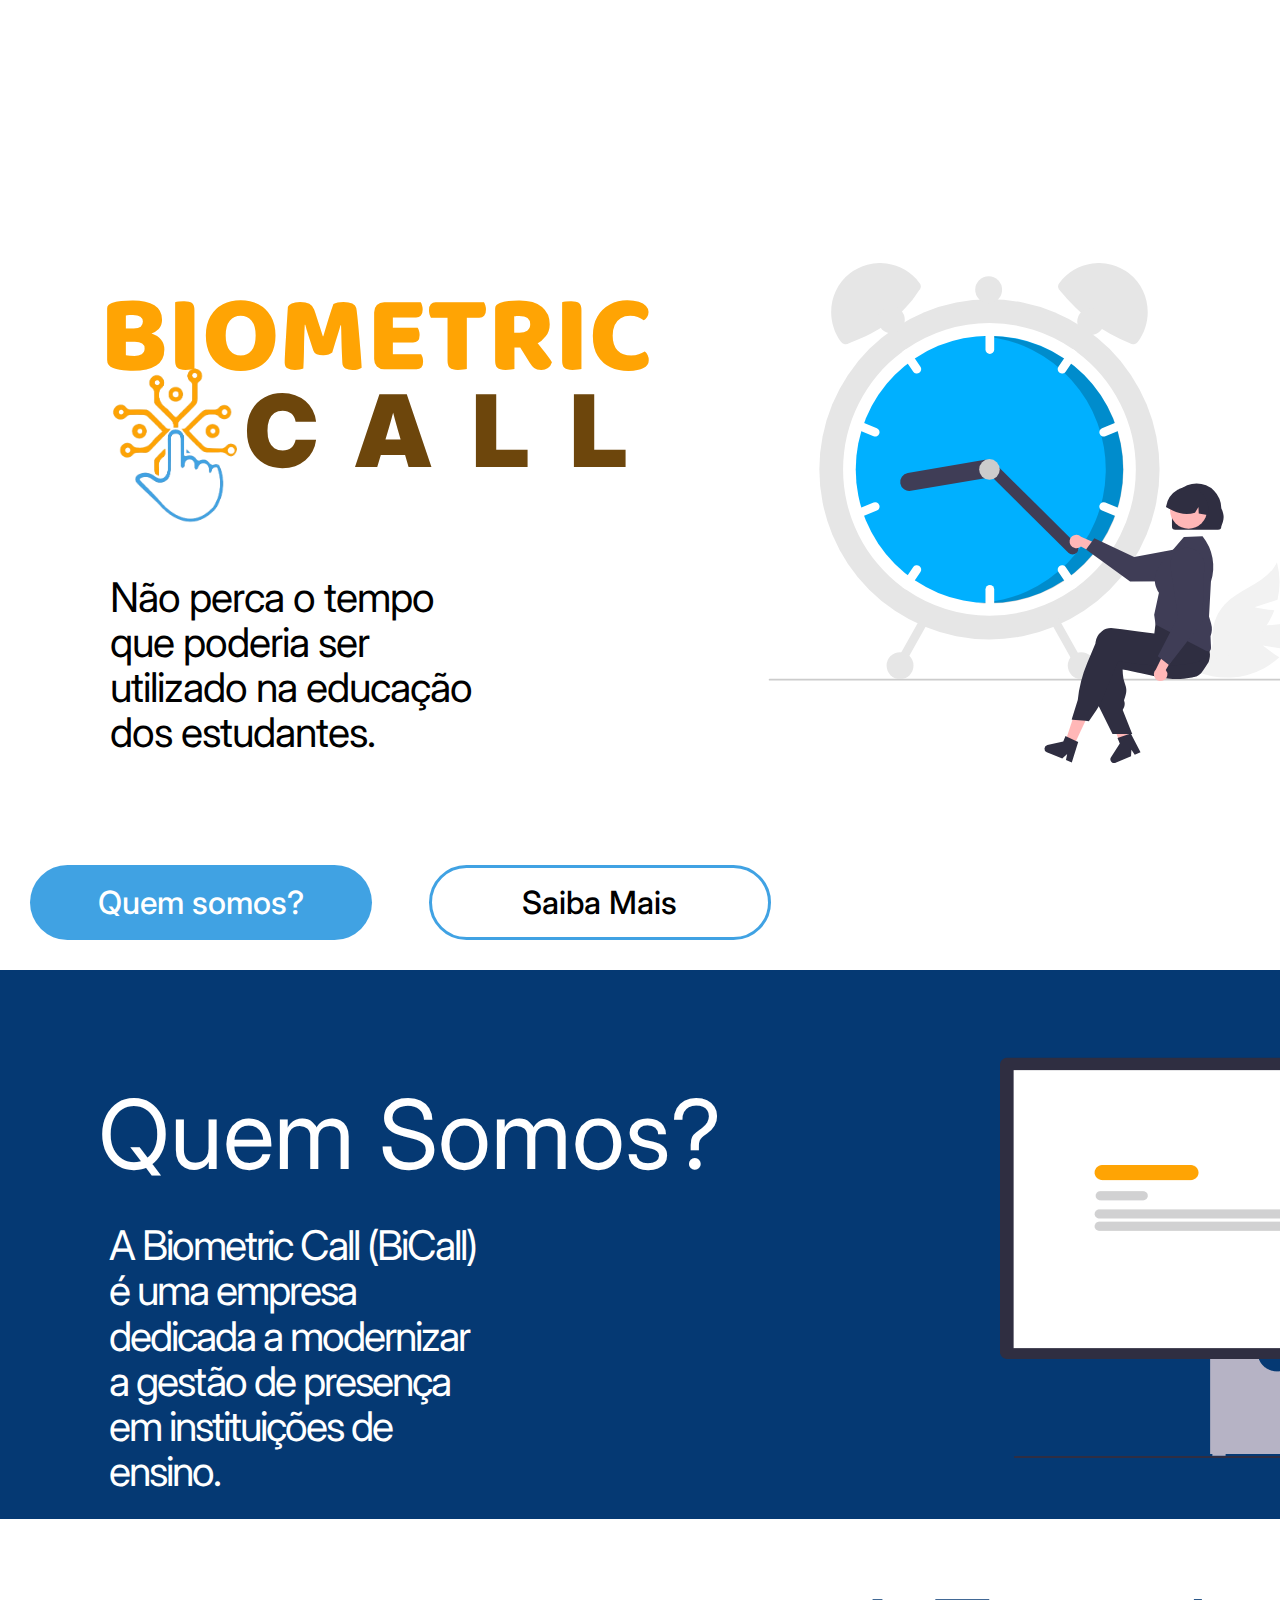
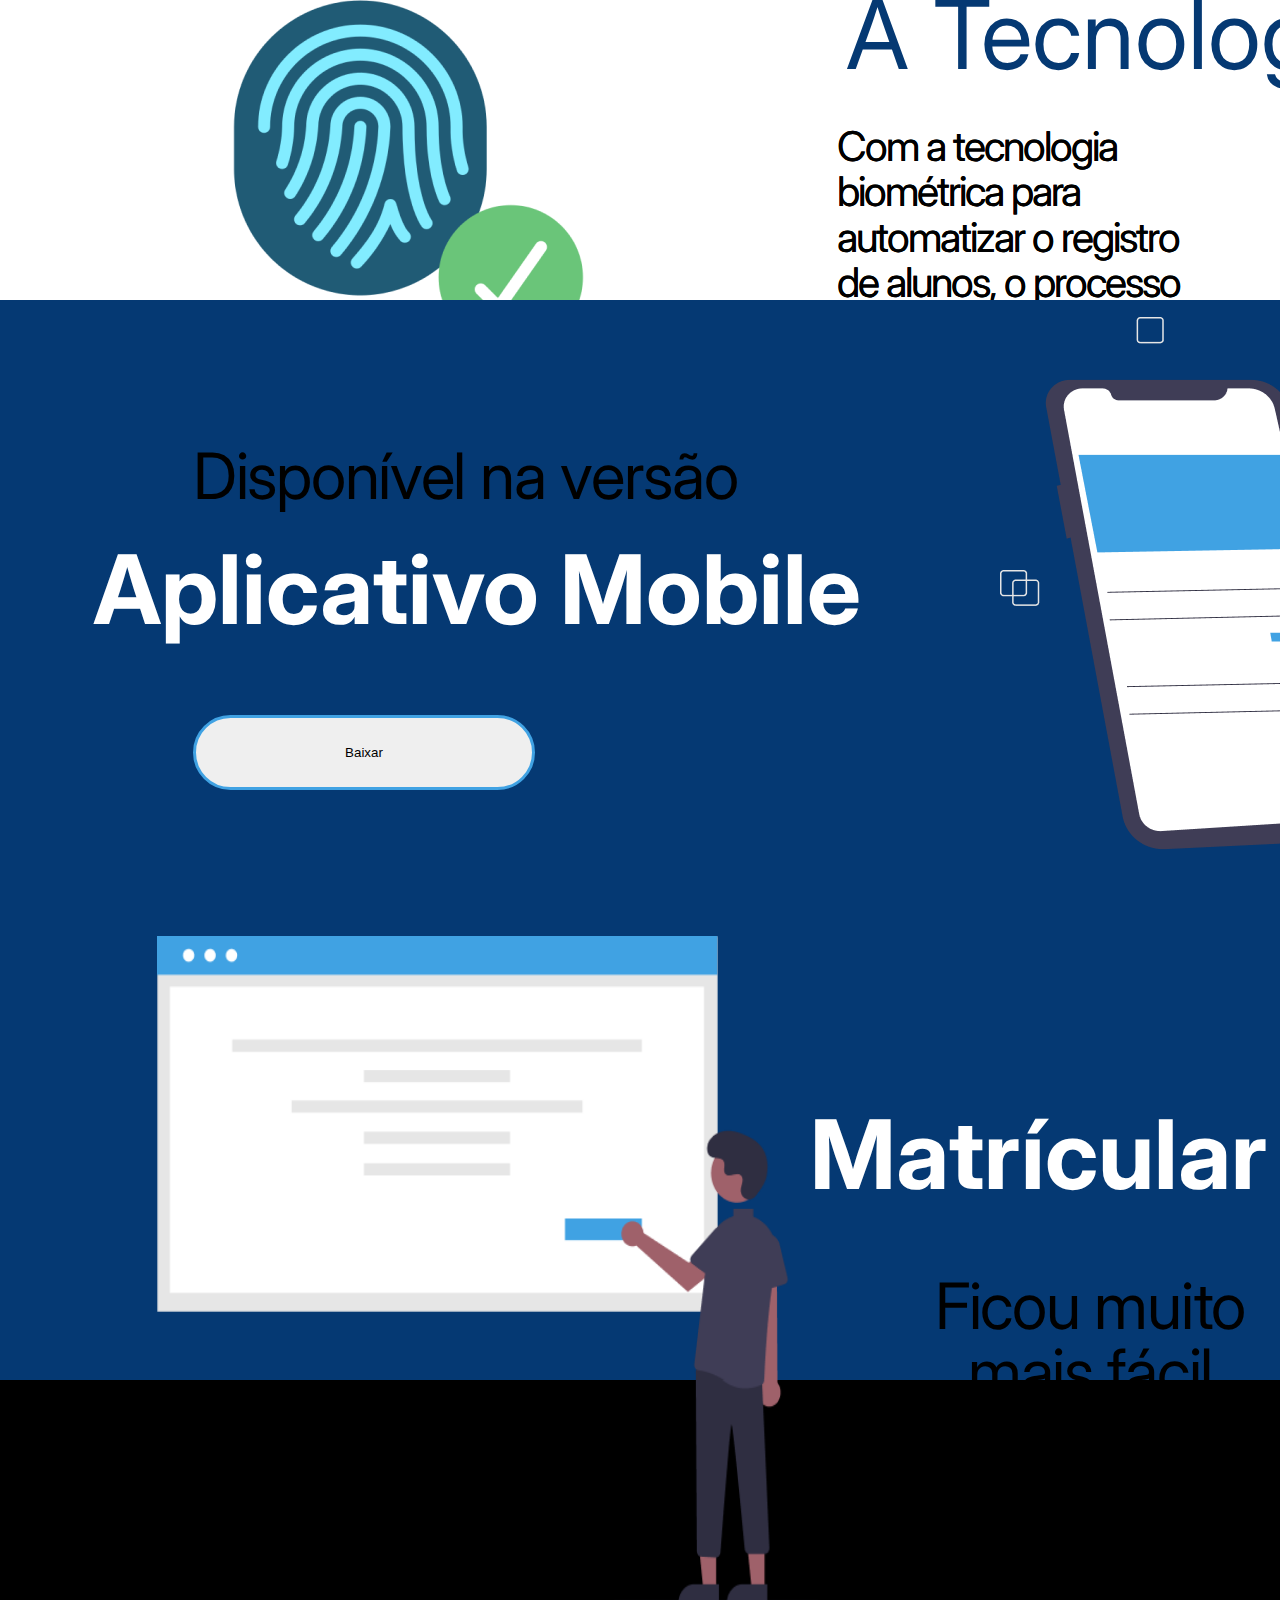
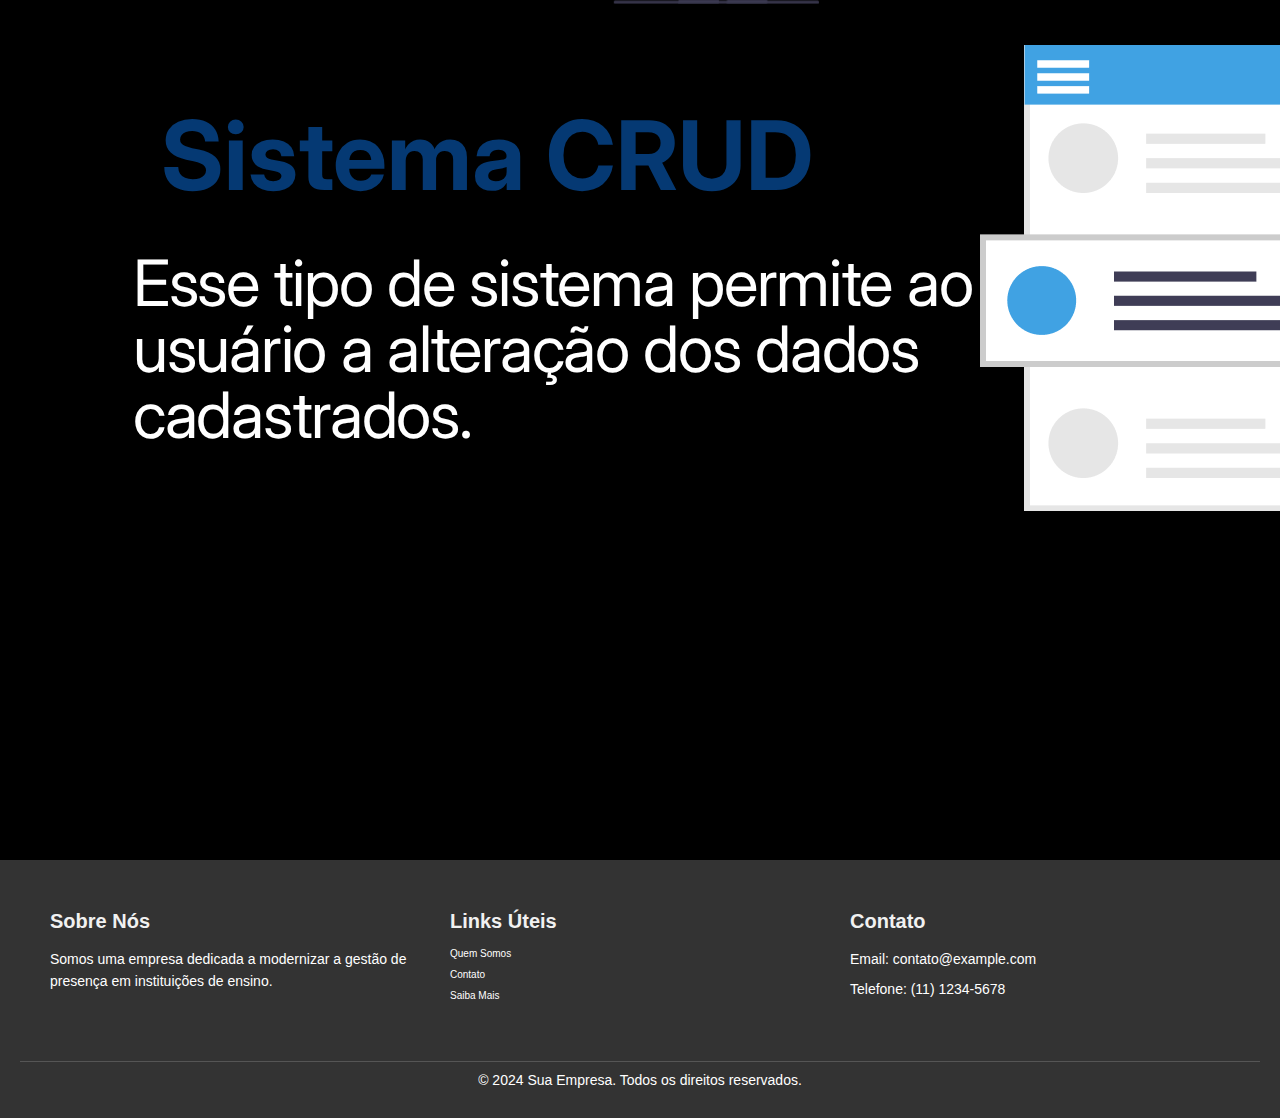
==== commit 03e2c251: "atualizaçao" ====
--- a/index.html
+++ b/index.html
@@ -1,113 +1,187 @@
-<!DOCTYPE html>
+<!doctype html>
 <html lang="pt-br">
-<head>
-    <meta charset="UTF-8">
-    <meta name="viewport" content="width=device-width, initial-scale=1.0">
-    <link rel="stylesheet" href="styles/cadastroAluno.css">
-    <link rel="stylesheet" href="styles/slides.css">
+  <head>
+    <meta charset="UTF-8" />
+    <meta http-equiv="X-UA-Compatible" content="IE=Edge">
+    <meta name="viewport" content="width=device-width, initial-scale=1">
+    <title>index</title>
+    <link rel="preconnect" href="https://fonts.googleapis.com">
     <link rel="stylesheet" href="./styles/padrao.css"/>
+    <link rel="preconnect" href="https://fonts.gstatic.com" crossorigin>
+    <link href="https://fonts.googleapis.com/css2?family=Inter:wght@400&display=swap" rel="stylesheet">
+    <link rel="stylesheet" href="https://fonts.googleapis.com/css?family=Baloo%3A400" />
     <link rel="stylesheet" href="https://fonts.googleapis.com/css?family=Inter%3A700" />
-    <link rel="stylesheet" href="https://fonts.googleapis.com/css?family=Source+Sans+Pro%3A400%2C700" />
-    <link rel="stylesheet" href="https://fonts.googleapis.com/css?family=Baloo%3A400" />
-    <script src="js/slide.js"></script>
-    <script src="menuHamburguer.js"></script>
-  
-    <title>Biometric Call</title>
-</head>
-<body>
-    <div class="fundo">
-        <!-- Banner atualizado -->
-        <div class="banner">
-            <div class="blocoAmareloLinks">
-                <div class="blocoAzulCima"></div>
-                <div class="div1">
-                    <div class="div2">
-                        <p class="divTitulo">
-                            <img src="img/logo.png" alt="Biometric Call Logo" class="logo">
-                        </p>
-                        <p class="titulo1">BIOMETRIC</p>
-                        <p class="titulo2">CALL</p>
-                    </div>
-                    <p class="txtBanner"><a class="txtBanner" href="cadastroALuno.html">CADASTRAR ALUNO</a></p>
-                    <p class="txtBanner"><a class="txtBanner" href="verificarchamada.html">VERIFICAR CHAMADA</a></p>
-                    <p class="txtBanner"><a class="txtBanner" href="atualizaraluno.html">ATUALIZAR ALUNO</a></p>
-                    <p class="txtBanner"><a class="txtBanner" href="apagaraluno.html">APAGAR ALUNO</a></p>
+    <link rel="stylesheet" href="./styles/inicio.css" />
+  </head>
+  <body>
+    <div class="index">
+      <img class="index-img" src="img/time.svg" />
+      <div class="logoIndex">
+        <img class="logo-img" src="img/logo.png" />
+      </div>
+      <div class="">
+        <div class="btn-con">
 
-                    <div class="toggle-switch">
-                        <input type="checkbox" id="toggle-dark-mode">
-                        <label for="toggle-dark-mode" class="switch">
-                            <span class="toggle-thumb"></span>
-                        </label>
-                    </div>
+          <!--Input Que redireciona para a página de loginProfessor-->
 
-                    <!-- Menu hamburguer atualizado -->
-                    <div class="hamburguer">
-                        <div class="line"></div>
-                        <div class="line"></div>
-                        <div class="line"></div>
-                    </div>
-
-                    <div class="sidebar">
-                        <ul>
-                            <li class="listaSidebar"><a href="index.html" class="textoSidebar">TELA PRINCIPAL</a></li>
-                            <li class="listaSidebar"><a href="cadastroAluno.html" class="textoSidebar">CADASTRAR ALUNO</a></li>
-                            <li><a href="verificarchamada.html">VERIFICAR CHAMADA</a></li>
-                            <li><a href="atualizaraluno.html">ATUALIZAR ALUNO</a></li>
-                            <li><a href="apagaraluno.html">APAGAR ALUNO</a></li>
-                        </ul>
-                    </div>
-                </div>
-                <div class="blocoAzulMeio"></div>
-            </div>
+          <input class="conectarProfessor" type="button" value="Conectar" id="login" name="login" onclick="window.location.href='conectarprofessor.html'">
+          
         </div>
-
-        <!-- Conteúdo do carrossel (permanece o mesmo) -->
-        <div class="slider">
-            <div class="slides">
-                <input type="radio" name="radio-btn" id="radio1">
-                <input type="radio" name="radio-btn" id="radio2">
-                <input type="radio" name="radio-btn" id="radio3">
-                <input type="radio" name="radio-btn" id="radio4">
-
-                <!-- Carrossel de imagens -->
-                <div class="slide first">
-                    <img src="img/slide1.png" />
-                </div>
-                <div class="slide">
-                    <img src="img/slide2.png" />
-                </div>
-                <div class="slide">
-                    <img src="img/slide3.png" />
-                </div>
-                <div class="slide">
-                    <img src="img/slide4.png" />
-                </div>
-
-                <!-- Navegação automática -->
-                <div class="navegação-auto">
-                    <div class="auto-btn1"></div>
-                    <div class="auto-btn2"></div>
-                    <div class="auto-btn3"></div>
-                    <div class="auto-btn4"></div>
-                </div>
-            </div>
-
-            <!-- Navegação manual -->
-            <div class="manual-navegação">
-                <label for="radio1" class="manual-btn"></label>
-                <label for="radio2" class="manual-btn"></label>
-                <label for="radio3" class="manual-btn"></label>
-                <label for="radio4" class="manual-btn"></label>
-            </div>
+        <div class="container">
+          <span class="txt-bio">
+          BIOMETRIC
+          </span>
+          <div class="titulo">
+            <span class="txt-call">
+            CALL
+            </span>
+          </div>
         </div>
-
-        <!-- Rodapé atualizado -->
-        <div class="divRodape">
-            <div class="blocoAmareloRodape"></div>
-            <div class="blocoAzulRodape"></div>
+        <div class="txt-index">
+        Não perca o tempo que poderia ser utilizado na educação dos estudantes.
         </div>
+        <div class="container-2">
+          <div class="btn-who">
+            <span class="quem-somos">
+            Quem somos?
+            </span>
+          </div>
+          <div class="btn-more">
+            <span class="saiba-mais">
+            Saiba Mais
+            </span>
+          </div>
+        </div>
+      </div>
     </div>
-</body>
-</html>
 
 
+
+
+
+
+    <div id='quemsomos' class='quemsomos'>
+      <div id='txtindex' class='txtindex'>
+      A Biometric Call (BiCall) é uma empresa dedicada a modernizar a gestão de presença em instituições de ensino. 
+      </div>
+      <div id='txtcall' class='txtcall'>
+      Quem Somos?</div>
+      <img id='undraw_website_ij0l-11' class='undraw_website_ij0l-11' src='img/pc.png'/>
+      </img>
+      <div id='rectangle1' class='rectangle1'>
+      </div>
+      <div id='txtindex2' class='txtindex2'>
+      Com a tecnologia biométrica para automatizar o registro de alunos, o processo torna-se mais rápido, preciso e seguro.</div>
+      <div id='txtindex3' class='txtindex3'>
+      Com a tecnologia biométrica para automatizar o registro de alunos, o processo torna-se mais rápido, preciso e seguro.</div>
+      <div id='txtcall2' class='txtcall2'>
+      A Tecnologia</div>
+      <img id='image' class='image' src='img/bio.png'/>
+      </img>
+      </div>
+      
+    
+
+
+
+
+
+
+
+
+
+
+
+
+
+
+
+
+
+
+
+
+
+
+      <div id='saibamais1' class='saibamais1'>
+        <div id='txtcall1' class='txtcall1'>
+        Aplicativo Mobile</div>
+        <div id='txtindex1' class='txtindex1'>
+        Disponível na versão</div>
+        <div id='btnmore1' class='btnmore1'>
+        <div id='baixar1' class='baixar1'>
+        Baixar</div>
+        </div>
+        <img id='undraw_mobile_app_re_catg1' class='undraw_mobile_app_re_catg11' src=''/>
+        </img>
+        <div id='txtindex21' class='txtindex21'>
+        Ficou muito mais fácil</div>
+        <div id='txtcall21' class='txtcall21'>
+        Matricular alunos</div>
+        <img id='undraw_publish_article_re_3x8h1' class='undraw_publish_article_re_3x8h11' src=''/>
+        </img>
+        </div>
+      
+        
+
+
+
+
+
+
+
+
+      <div class="sai">
+
+        
+          <span class="dis">
+          Disponível na versão
+          </span>
+          <span class="appmob">
+            Aplicativo Mobile
+            </span>
+            
+            <button class="baixar">
+              <span class="">
+              Baixar
+              </span>
+            </button>
+            <img class='imgcel' src='img/cel.png'/>
+          </img>
+          <img class='telaimg' src='img/telaimg.png'/>
+          </img>
+          <span class="matri">
+            Matrícular alunos
+            </span>
+            
+            <span class="txtfacil">
+              Ficou muito mais fácil
+              </span>
+
+              
+      </div>
+
+<div class="crud">
+  <img class='telaimg2' src='img/telaimg2.png'/>
+</img>
+
+<span class="txtcrud">
+  Sistema CRUD
+  </span>
+
+  <span class="txtcrud2">
+    Esse tipo de sistema permite ao usuário a alteração dos dados cadastrados.
+    </span>
+
+    <img class='crudimg' src='img/crud.png'/>
+</img>
+</div>
+
+      
+<div class="crud"> <img class='telaimg2' src='img/telaimg2.png'/> </img> <span class="txtcrud"> Sistema CRUD </span> <span class="txtcrud2"> Esse tipo de sistema permite ao usuário a alteração dos dados cadastrados. </span> <img class='crudimg' src='img/crud.png'/> </img> <footer class="footer"> <div class="footer-content"> <div class="footer-section about"> <h2>Sobre Nós</h2> <p>Somos uma empresa dedicada a modernizar a gestão de presença em instituições de ensino.</p> </div> <div class="footer-section links"> <h2>Links Úteis</h2> <ul> <li><a href="#quem-somos">Quem Somos</a></li> <li><a href="#contato">Contato</a></li> <li><a href="#saiba-mais">Saiba Mais</a></li> </ul> </div> <div class="footer-section contact"> <h2>Contato</h2> <p>Email: contato@example.com</p> <p>Telefone: (11) 1234-5678</p> </div> </div> <div class="footer-bottom"> <p>&copy; 2024 Sua Empresa. Todos os direitos reservados.</p> </div> </footer> </div>
+
+
+
+
+  </body>
+</html>--- a/styles/padrao.css
+++ b/styles/padrao.css
@@ -1406,6 +1406,23 @@
   position: relative;
 }
 
+.Conectar {
+  font-family: 'Inter';
+  font-weight: 700;
+  font-size: 30px;
+  line-height: 1.333;
+  color:white;
+  margin-top: 30px;
+  position: relative;
+}
+
+.Conectar:hover {
+  color:#40A2E3; /* Alterar a cor do texto dos links quando o mouse passa por cima */
+  transform: scale(1.1); /* Aumentar ligeiramente o tamanho do link ao passar o mouse */
+ 
+}
+
+
 .txtConta {
   width: 486px;
   font-family: 'Inter';
@@ -1573,8 +1590,26 @@
   text-align: center;
 }
 
-
-
-
-
-
+/*Botao conectar na página index*/
+.conectarProfessor {
+  position: absolute;
+  left: 20px;
+  bottom: 35px;
+  border-radius: 20px;
+  background: #40a2e3;
+  position: relative;
+  margin-top: 50px;
+  display: flex;
+  flex-direction: row;
+  justify-content: center;
+  padding: 16px 6px 16px 0;
+  width: 480px;
+  box-sizing: border-box;
+  font-size: 20px;
+  font-weight: bold; /* Adicionado para texto em negrito */
+  color: white; /* Adicionado para texto branco */
+}
+
+
+
+
--- a/styles/inicio.css
+++ b/styles/inicio.css
@@ -0,0 +1,665 @@
+ .index-img {
+    position: absolute;
+    top: 263px;
+    left: 45%;
+    width: 920px;
+    height: 500px;
+    
+  }
+   .logo {
+
+    position: absolute;
+    left: 98px;
+    top:260px;
+    width:149px;
+    height:175px;
+    
+  }
+
+  .logoIndex {
+
+    position: absolute;
+    left: 98px;
+    top:360px;
+    width:149px;
+    height:175px;
+    
+  }
+.logo-img{
+  width: auto;
+  height: 180px;
+  
+}
+
+  .conectar {
+    overflow-wrap: break-word;
+    font-family: 'Inter';
+    font-weight: 700;
+    font-size: 32px;
+    line-height: 1.5;
+    color: #40A2E3;
+    text-align: center; /* Centraliza o texto horizontalmente */
+}
+
+.btn-con {
+    position: relative;
+    top:10px;
+    border-radius: 77px;
+    margin-bottom: 160px;
+    display: flex;
+    align-items: center; /* Centraliza verticalmente os itens dentro do flex container */
+    justify-content: center; /* Centraliza horizontalmente os itens dentro do flex container */
+    width: 243px;
+    box-sizing: border-box;
+    margin-left: 1440px;
+    left:20vh;
+}
+
+   .txt-bio {
+    margin-left: 70px;
+    position: relative;
+    overflow-wrap: break-word;
+    font-family: 'Baloo', 'Roboto Condensed';
+    font-weight: 900;
+    font-size: 110px;
+    color: #FFA404;
+    left:30px;
+    top: -15px;
+  }
+   .txt-call {
+    overflow-wrap: break-word;
+    font-family: 'Inter';
+    font-weight: 900;
+    font-size: 100px;
+    letter-spacing: 40.4px;
+    color: #6D460C;
+    margin-left: 205px;
+    position: relative;
+    top: -70px;
+    
+    
+    
+  }
+   .titulo {
+    position: absolute;
+    margin-left: 40px;
+    bottom: 0px;
+    display: flex;
+    box-sizing: border-box;
+  }
+  .container {
+    position: relative;
+    margin-bottom: 94px;
+    display: flex;
+    align-self: flex-start;
+    padding: 0 70.2px 119px 0;
+    box-sizing: border-box;
+  }
+  .txt-index {
+    display: inline-block;
+    align-self: flex-start;
+    overflow-wrap: break-word;
+    font-family: 'Inter';
+    font-size: 41px;
+    letter-spacing: -1px;
+    line-height: 1.1; /* Ajuste o espaçamento entre linhas conforme necessário */
+    color: #000000;
+    margin-bottom: 30px; /* Espaçamento abaixo do bloco de texto */
+    max-width: 30%; /* Garante que o texto quebra conforme o contêiner */
+    margin-left: 110px;
+    position: relative;
+    top: -80px;
+}
+
+
+   .quem-somos {
+    overflow-wrap: break-word;
+    font-family: 'Inter';
+    font-weight: 500;
+    font-size: 32px;
+    line-height: 1.5;
+    color: #FFFFFF;
+  }
+   .btn-who {
+    position: relative;
+    margin-bottom: 30px;
+    display: flex;
+    justify-content: center; /* Centraliza horizontalmente */
+    align-items: center; /* Centraliza verticalmente */
+    border-radius: 77px;
+    background: #40A2E3;
+    display: flex;
+    width: 342px;
+    box-sizing: border-box;
+    margin-left: 30px;  
+  }
+ .saiba-mais {
+    overflow-wrap: break-word;
+    font-family: 'Inter';
+    font-weight: 500;
+    font-size: 32px;
+    line-height: 1.5;
+    color: #000000;
+  }
+ .btn-more {
+
+  position: relative;
+  margin-bottom: 30px;
+  display: flex;
+  justify-content: center; /* Centraliza horizontalmente */
+  align-items: center; /* Centraliza verticalmente */
+    border-radius: 77px;
+    border: 3px solid #40A2E3;
+    display: flex;
+    padding: 10.5px 0.5px 10.5px 0;
+    width: 342px;
+    box-sizing: border-box;
+  }
+ .container-2 {
+    display: flex;
+    flex-direction: row;
+    justify-content: space-between;
+    align-self: flex-start;
+    width: 771px;
+    box-sizing: border-box;
+  }
+  .container-1 {
+    position: relative;
+    display: flex;
+    flex-direction: column;
+    box-sizing: border-box;
+    right: 566px;
+  }
+  .index {
+    background: #FFFFFF;
+    
+  }
+  
+
+
+
+
+
+
+
+
+
+  
+  .quemsomos {
+    position: absolute;
+    background-color: #053973;
+    height: 1080px;
+    width: 100vw; /* Ocupa toda a largura da viewport */
+    left: 0; /* Alinha o elemento à borda esquerda */
+    padding: 0;
+    margin: 0;
+}
+
+  
+  .txtindex,
+  .txtindex2,
+  .txtindex3 {
+    color: #ffffff;
+    text-align: left;
+    vertical-align: text-top;
+    font-size: 41px;
+    font-family: 'Inter';
+    letter-spacing: -2px;
+    line-height: 1.1;
+    max-width: 30%;
+    border-style: hidden;
+    outline: none;
+    position: absolute;
+  }
+
+  .txtindex {
+    left: 109px;
+    top: 253px;
+    width: 1134px;
+  }
+  
+  .txtindex2,
+  .txtindex3 {
+    color: #000000;
+    left: 837px;
+    top: 754px;
+    width: 1134px;
+    height: 204px;
+  }
+  
+  .txtcall {
+    color: #ffffff;
+    text-align: left;
+    vertical-align: text-top;
+    font-size: 96px;
+    font-family: Inter;
+    left: 98px;
+    top: 106px;
+    width: 1054px;
+    height: 173px;
+    position: absolute;
+    line-height: auto;
+    border-style: hidden;
+    outline: none;
+  }
+  
+  .txtcall2 {
+    color: #053973;
+    text-align: left;
+    vertical-align: text-top;
+    font-size: 96px;
+    font-family: Inter;
+    left: 846px;
+    top: 606px;
+    width: 763px;
+    height: 116px;
+    position: absolute;
+    line-height: auto;
+    border-style: hidden;
+    outline: none;
+  }
+  
+  .undraw_website_ij0l-11 {
+    height: 419px;
+    width: 560px;
+    padding: 0;
+    left: 1000px;
+    top: 69px;
+    position: absolute;
+  }
+  
+  .rectangle1 {
+    background-color: #ffffff;
+    height: 531px;
+    width: 100vw; /* Ocupa toda a largura da viewport */
+    top: 549px;
+    left: 0; /* Alinha o elemento à borda esquerda */
+    position: absolute;
+    padding: 0;
+    margin: 0;
+}
+
+  .image {
+    height: 352px;
+    width: 361px;
+    left: 228px;
+    top: 629px;
+    position: absolute;
+  }
+  
+
+  
+
+
+
+
+
+
+
+
+
+
+
+
+
+
+
+
+
+
+
+
+
+
+
+
+
+
+
+
+
+
+
+
+
+
+
+  /* saibaMais */
+  .sai {
+    position: absolute;
+    background-color: #053973;
+    height: 1080px;
+    width: 100vw; /* Ocupa toda a largura da viewport */
+    left: 0; /* Alinha o elemento à borda esquerda */
+    padding: 0;
+    margin: 0;
+    top: 1900px;
+  }
+  
+
+
+/* txtIndex */
+.dis{
+position: absolute;
+width: 1134px;
+height: 204px;
+left: 193px;
+top: 143px;
+
+font-family: 'Inter';
+font-style: normal;
+font-weight: 400;
+font-size: 64px;
+line-height: 66px;
+/* or 103% */
+letter-spacing: -0.02em;
+color: #000000;
+}
+  
+
+/* txtCall */
+.appmob{
+position: absolute;
+width: 1021px;
+height: 116px;
+left: 93px;
+top: 231px;
+font-family: 'Inter';
+font-style: normal;
+font-weight: 700;
+font-size: 96px;
+line-height: 116px;
+color: #ffffff;
+}
+
+.baixar{
+/* btnMore */
+box-sizing: border-box;
+
+/* Auto layout */
+display: flex;
+flex-direction: row;
+justify-content: center;
+align-items: center;
+padding: 0px 16px;
+gap: 8px;
+
+position: absolute;
+width: 342px;
+height: 75px;
+left: 193px;
+top: 415px;
+
+border: 3px solid #40A2E3;
+border-radius: 77px;
+}
+
+.imgcel{
+/* undraw_mobile_app_re_catg 1 */
+
+position: absolute;
+width: 662px;
+height: 544px;
+left: 1000px;
+top: 17px;
+}
+
+
+.telaimg{
+/* undraw_publish_article_re_3x8h 1 */
+
+position: absolute;
+width: 662px;
+height: 444px;
+left: 157px;
+top: 636px;
+
+}
+.matri{
+/* txtCall */
+
+position: absolute;
+width: 850px;
+height: 116px;
+left: 810px;
+top: 796px;
+
+font-family: 'Inter';
+font-style: normal;
+font-weight: 700;
+font-size: 96px;
+line-height: 116px;
+
+color: #ffffff;
+
+}
+.txtfacil{
+/* txtIndex */
+
+position: absolute;
+width: auto;
+height: auto;
+left: 900px;
+top: 963px;
+
+font-family: 'Inter';
+font-style: normal;
+font-weight: 400;
+font-size: 64px;
+line-height: 66px;
+/* or 103% */
+letter-spacing: -0.02em;
+color: #000000;
+  padding: 10px;
+  text-align: center; 
+  box-sizing: border-box; 
+
+}
+
+
+.crud {
+  position: absolute;
+  background-color: #000000;
+  height: 1080px;
+  width: 100vw; /* Ocupa toda a largura da viewport */
+  left: 0; /* Alinha o elemento à borda esquerda */
+  padding: 0;
+  margin: 0;
+  top: 2980px;
+}
+
+
+
+.telaimg2{
+/* undraw_publish_article_re_3x8h 2 */
+
+position: absolute;
+width: 662px;
+height: 224px;
+left: 157px;
+top: 0px;
+
+}
+
+.txtcrud{
+/* txtCall */
+
+position: absolute;
+width: 1021px;
+height: 116px;
+left: 161px;
+top: 317px;
+
+font-family: 'Inter';
+font-style: normal;
+font-weight: 700;
+font-size: 96px;
+line-height: 116px;
+
+color: #053973;
+
+}
+
+
+.txtcrud2{
+/* txtIndex */
+
+position: absolute;
+width: 910px;
+height: 204px;
+left: 133px;
+top: 470px;
+
+font-family: 'Inter';
+font-style: normal;
+font-weight: 400;
+font-size: 64px;
+line-height: 66px;
+/* or 103% */
+letter-spacing: -0.02em;
+
+color: #ffffff;
+
+}
+
+
+
+
+
+.crudimg{
+/* undraw_updates_re_o5af 1 */
+
+position: absolute;
+width: 685.63px;
+height: 570px;
+left: 970px;
+top: 255px;
+padding: 10px; 
+
+}
+
+.banner{
+  position: absolute;
+  background-color: #cf0000;
+  height: 180px;
+  width: 100vw; /* Ocupa toda a largura da viewport */
+  left: 0; /* Alinha o elemento à borda esquerda */
+  padding: 0;
+  margin: 0;
+  top: 4060px;
+}
+
+
+.txtduvida{
+/* txtCall */
+
+position: absolute;
+width: 1054px;
+height: 173px;
+left: 705px;
+top: 65px;
+
+font-family: 'Inter';
+font-style: normal;
+font-weight: 700;
+font-size: 64px;
+line-height: 77px;
+
+color: #FFFFFF;
+
+}
+
+
+.footer {
+  background-color: #333;
+  color: #fff;
+  padding: 20px 20px 20px 20px; /* Adiciona padding no topo e mantém os outros */
+  font-family: Arial, sans-serif;
+  margin-top: 1080px; /* Espaçamento extra no topo */
+}
+
+
+
+.footer-content {
+  display: flex;
+  justify-content: space-between;
+  align-items: flex-start;
+  max-width: 1200px;
+  margin: 0 auto;
+  padding: 20px;
+}
+
+.footer-section {
+  flex: 1;
+  padding: 10px;
+}
+
+.footer-section h2 {
+  font-size: 20px;
+  margin-bottom: 15px;
+  color: #f1f1f1;
+}
+
+.footer-section p {
+  font-size: 14px;
+  line-height: 1.6;
+}
+
+.footer-section ul {
+  list-style-type: none;
+  padding: 0;
+}
+
+.footer-section ul li {
+  margin-bottom: 10px;
+}
+
+.footer-section ul li a {
+  color: #fff;
+  text-decoration: none;
+  transition: color 0.3s ease;
+}
+
+.footer-section ul li a:hover {
+  color: #ffdd57;
+}
+
+.footer-section.about p {
+  margin-bottom: 10px;
+}
+
+.footer-bottom {
+  text-align: center;
+  padding: 10px 0;
+  border-top: 1px solid #555;
+  margin-top: 20px;
+}
+
+.footer-bottom p {
+  font-size: 14px;
+  margin: 0;
+}
+
+.footer-section.contact p {
+  margin-bottom: 8px;
+  font-size: 14px;
+}
+
+@media (max-width: 768px) {
+  .footer-content {
+    flex-direction: column;
+    text-align: center;
+  }
+
+  .footer-section {
+    margin-bottom: 20px;
+  }
+}
+
+
+
+
+body {
+   margin: 0; height: 4320px; /* Garantir que o body tenha altura total da viewport */
+   position: relative; /* Permite que o elemento absoluto se posicione relativamente ao body */ 
+  }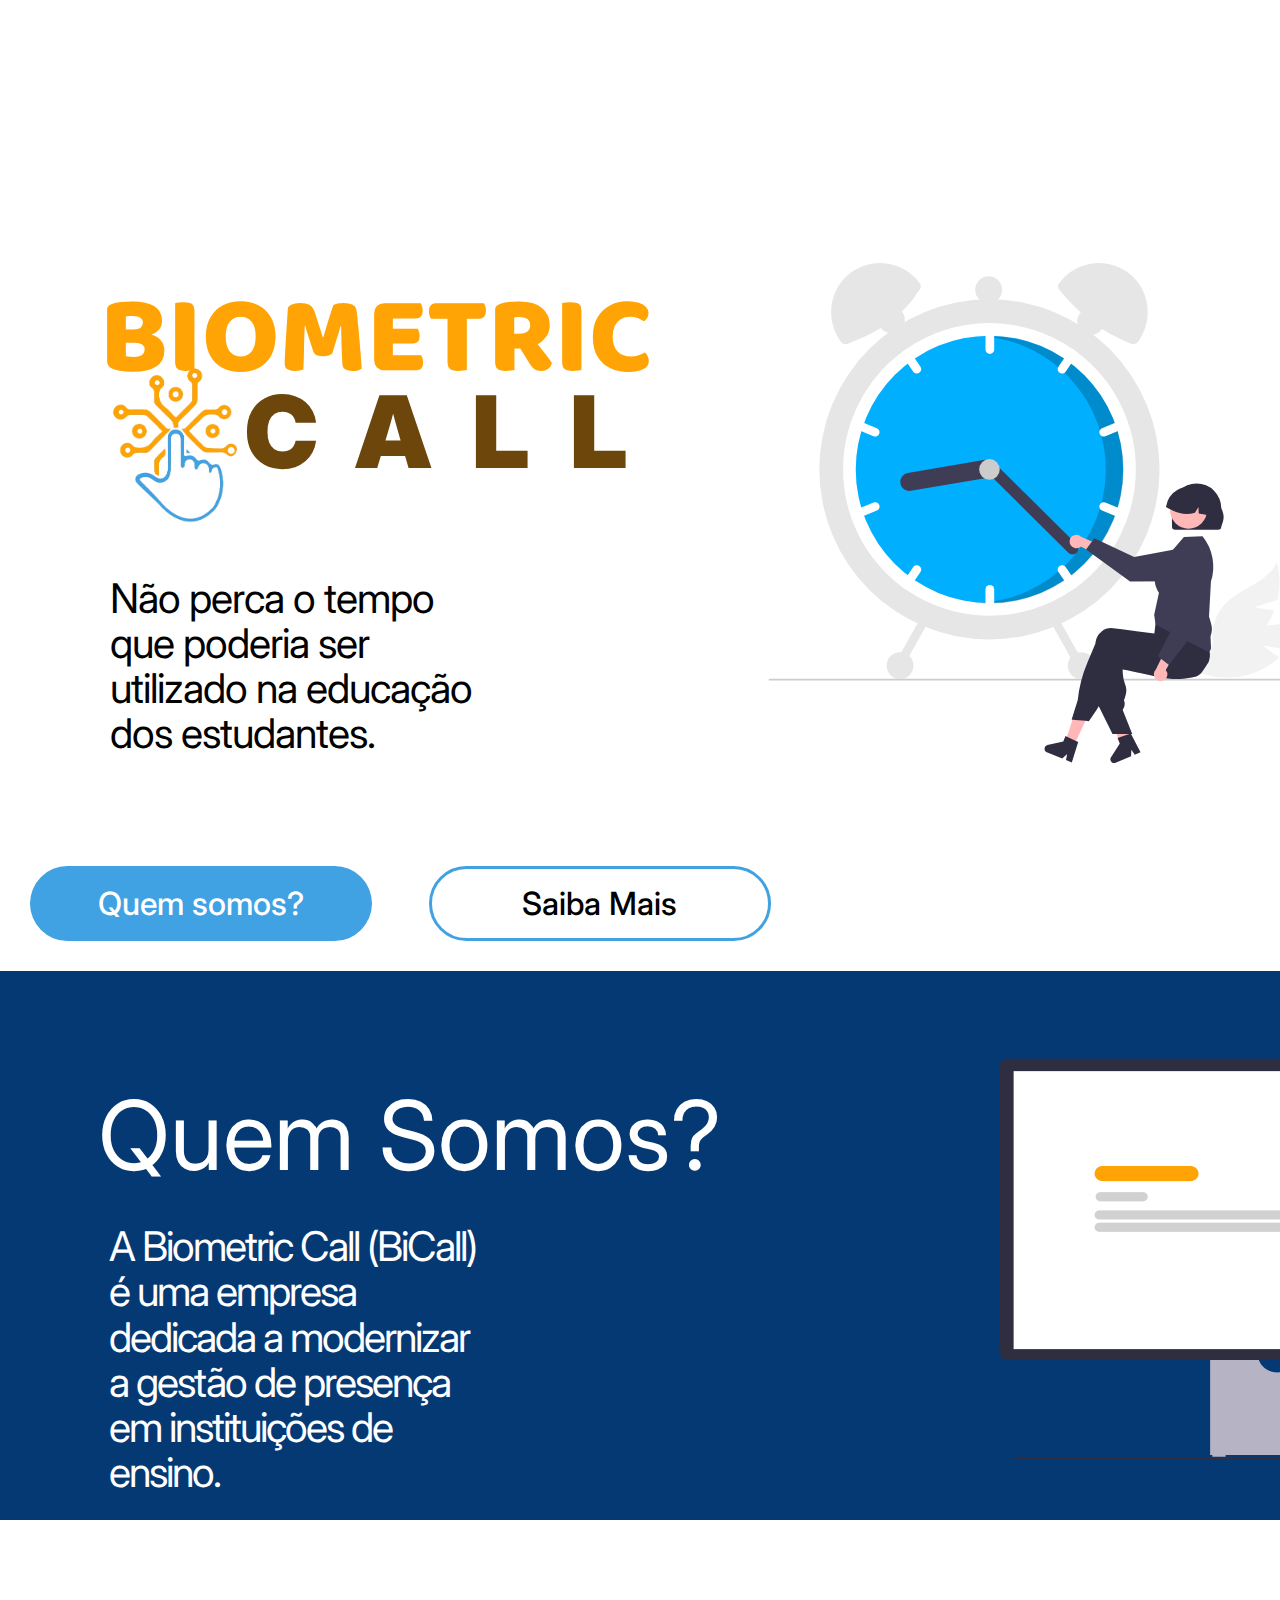
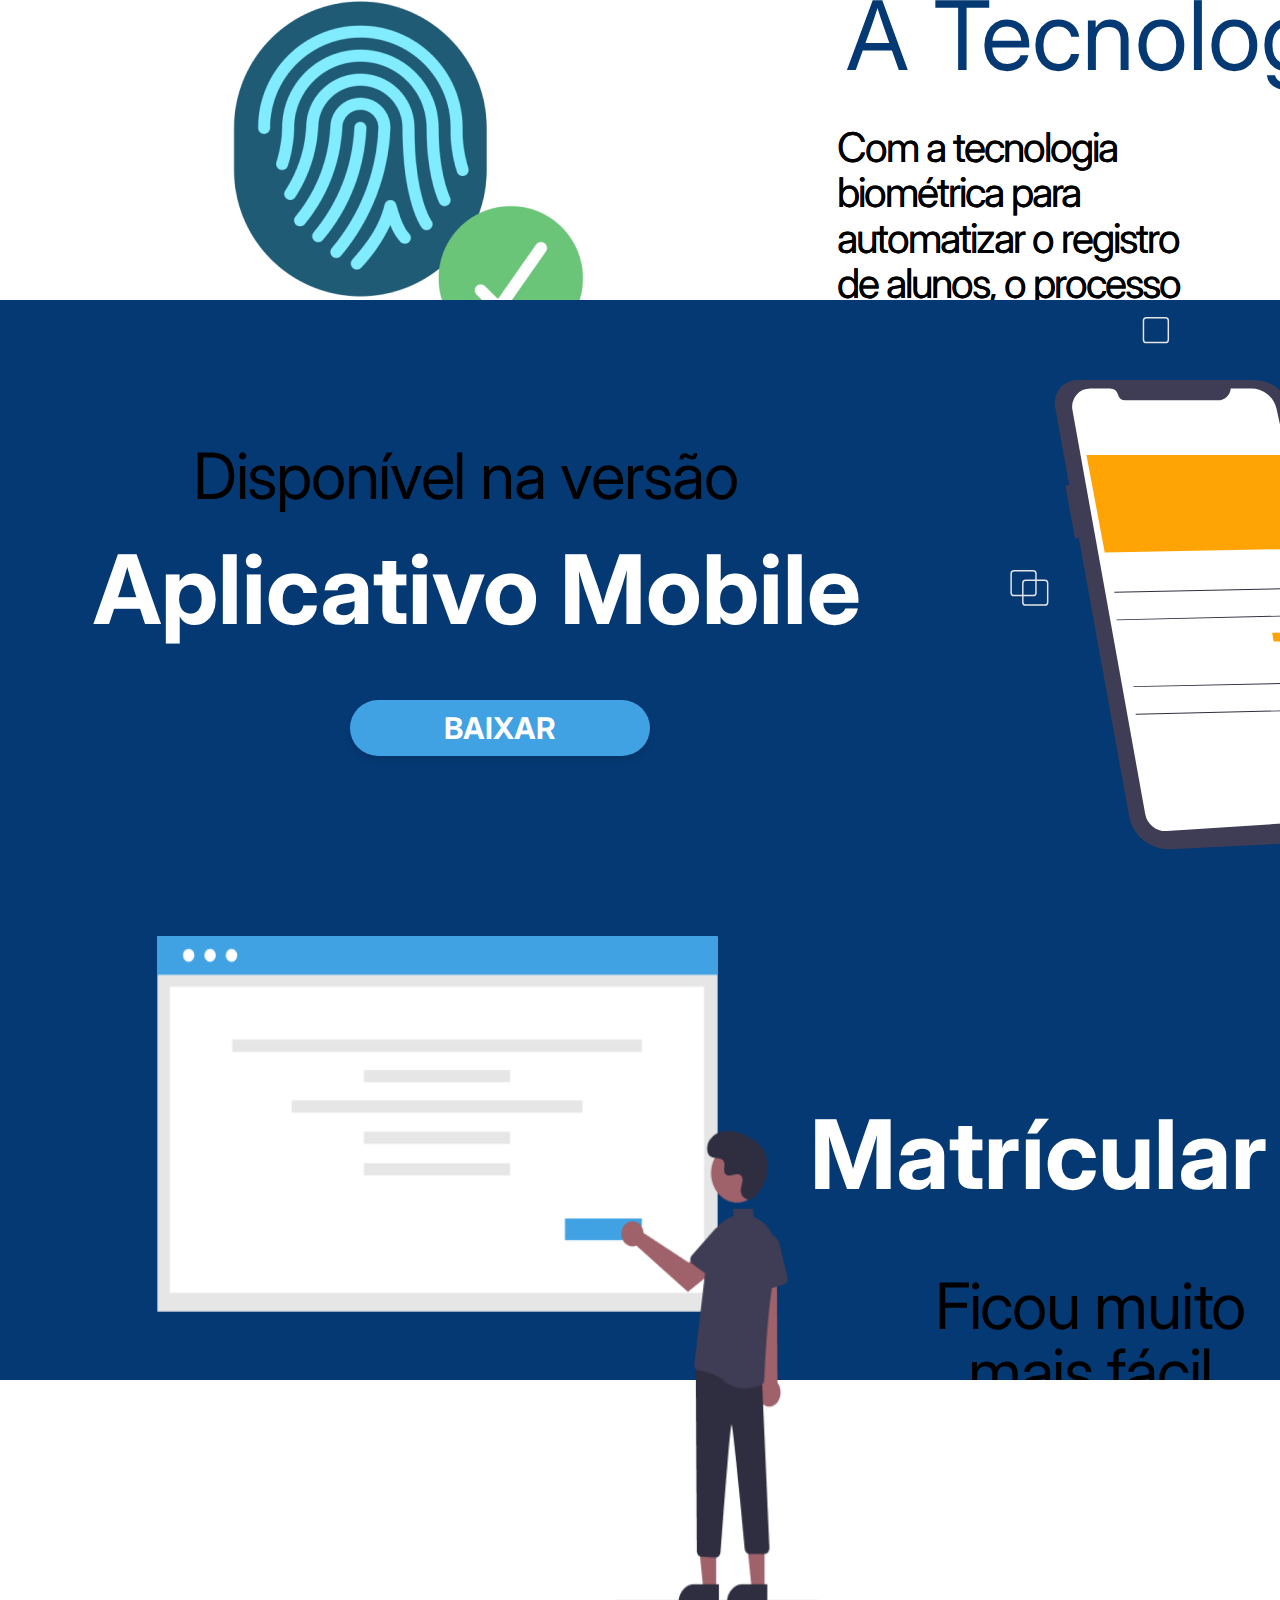
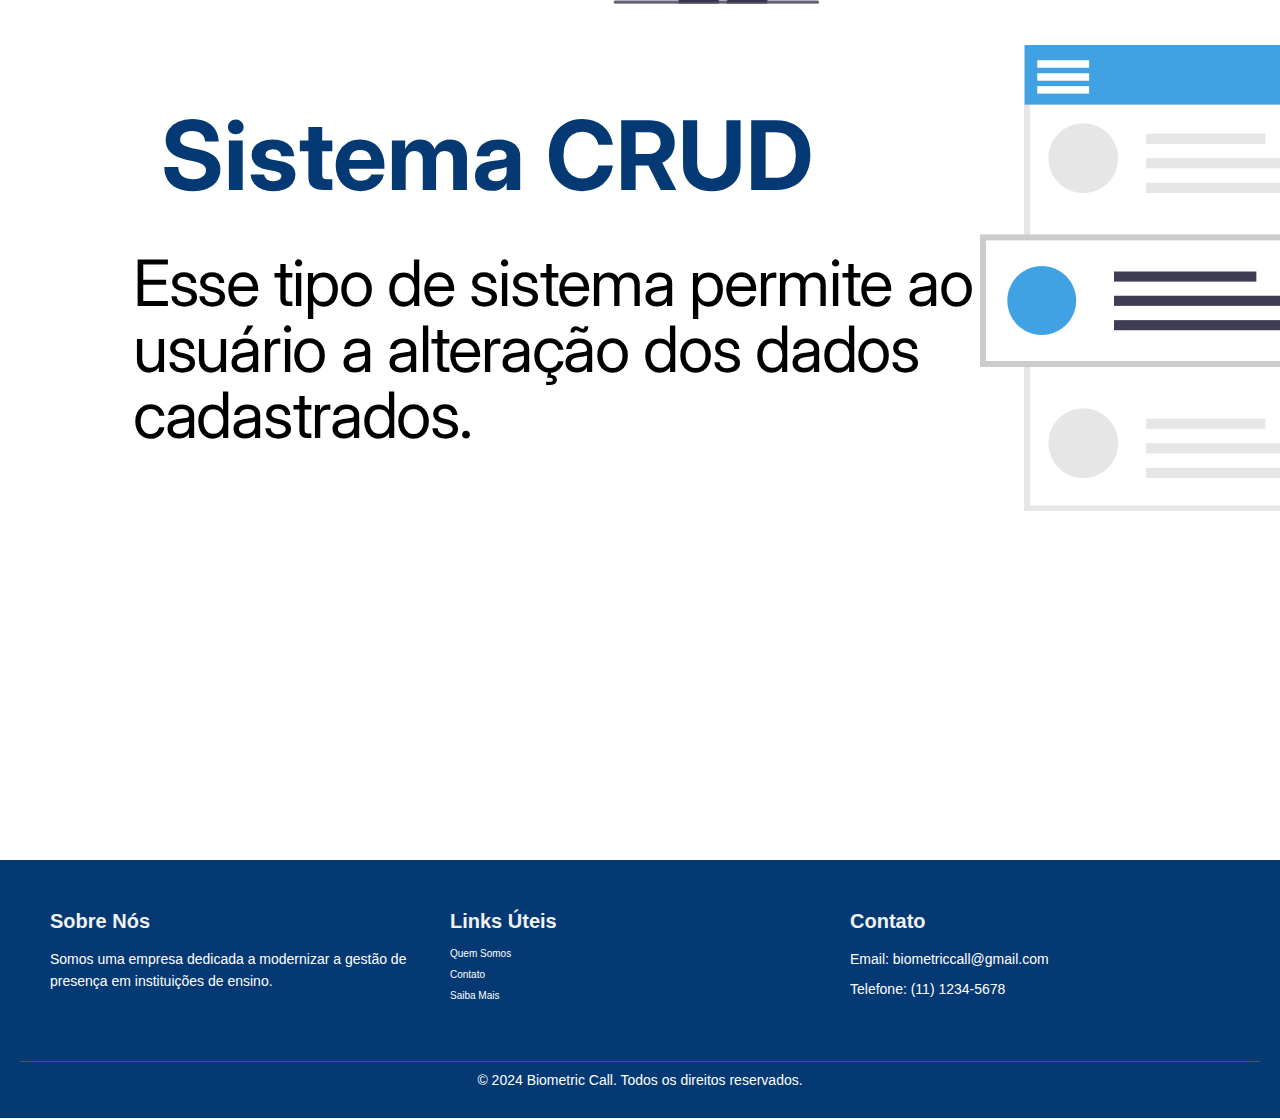
==== commit 3e33de5c: "variado" ====
--- a/index.html
+++ b/index.html
@@ -19,12 +19,15 @@
       <div class="logoIndex">
         <img class="logo-img" src="img/logo.png" />
       </div>
-      <div class="">
+      
         <div class="btn-con">
 
-          <!--Input Que redireciona para a página de loginProfessor-->
+          <!--botão Que redireciona para a página de loginProfessor-->
 
-          <input class="conectarProfessor" type="button" value="Conectar" id="login" name="login" onclick="window.location.href='conectarprofessor.html'">
+          <button class="conectarProfessor"  onclick="window.location.href='conectarprofessor.html'">
+            Conectar
+          </button>
+          
           
         </div>
         <div class="container">
@@ -141,12 +144,10 @@
             Aplicativo Mobile
             </span>
             
-            <button class="baixar">
-              <span class="">
-              Baixar
-              </span>
+            <button class="baixarmobile"  onclick="window.location.href=''">
+              BAIXAR
             </button>
-            <img class='imgcel' src='img/cel.png'/>
+            <img class='imgcel' src='img/imgmobile.svg'/>
           </img>
           <img class='telaimg' src='img/telaimg.png'/>
           </img>
@@ -178,10 +179,10 @@
 </div>
 
       
-<div class="crud"> <img class='telaimg2' src='img/telaimg2.png'/> </img> <span class="txtcrud"> Sistema CRUD </span> <span class="txtcrud2"> Esse tipo de sistema permite ao usuário a alteração dos dados cadastrados. </span> <img class='crudimg' src='img/crud.png'/> </img> <footer class="footer"> <div class="footer-content"> <div class="footer-section about"> <h2>Sobre Nós</h2> <p>Somos uma empresa dedicada a modernizar a gestão de presença em instituições de ensino.</p> </div> <div class="footer-section links"> <h2>Links Úteis</h2> <ul> <li><a href="#quem-somos">Quem Somos</a></li> <li><a href="#contato">Contato</a></li> <li><a href="#saiba-mais">Saiba Mais</a></li> </ul> </div> <div class="footer-section contact"> <h2>Contato</h2> <p>Email: contato@example.com</p> <p>Telefone: (11) 1234-5678</p> </div> </div> <div class="footer-bottom"> <p>&copy; 2024 Sua Empresa. Todos os direitos reservados.</p> </div> </footer> </div>
+<div class="crud"> <img class='telaimg2' src='img/telaimg2.png'/> </img> <span class="txtcrud"> Sistema CRUD </span> <span class="txtcrud2"> Esse tipo de sistema permite ao usuário a alteração dos dados cadastrados. </span> <img class='crudimg' src='img/crud.png'/> </img> <footer class="footer"> <div class="footer-content"> <div class="footer-section about"> <h2>Sobre Nós</h2> <p>Somos uma empresa dedicada a modernizar a gestão de presença em instituições de ensino.</p> </div> <div class="footer-section links"> <h2>Links Úteis</h2> <ul> <li><a href="#quem-somos">Quem Somos</a></li> <li><a href="#contato">Contato</a></li> <li><a href="#saiba-mais">Saiba Mais</a></li> </ul> </div> <div class="footer-section contact"> <h2>Contato</h2> <p>Email: biometriccall@gmail.com</p> <p>Telefone: (11) 1234-5678</p> </div> </div> <div class="footer-bottom"> <p>&copy; 2024 Biometric Call. Todos os direitos reservados.</p> </div> </footer> </div>
 
 
 
 
   </body>
-</html>+</html>     --- a/styles/padrao.css
+++ b/styles/padrao.css
@@ -50,6 +50,7 @@
       overflow: hidden;
       transition: background-color 0.3s ease;
       top: 10px;
+      left: 10px;
   }
   
   input[type="checkbox"] {
@@ -1482,6 +1483,7 @@
   align-items: center;
 }
 .txtBoxNP {
+  font-size: 20px;
   border-radius: 20px;
   background: #ffffff;
   margin-bottom: 4px;
@@ -1494,6 +1496,7 @@
   font-size:15px;
 }
 .txtBoxEP {
+  font-size: 20px;
     border-radius: 20px;
   background: #FFFFFF;
   margin-top: 45px;
@@ -1532,7 +1535,7 @@
   align-items: center;
 }
 .btnCadProfessor {
-  border-radius: 20px;
+  border-radius: 50px;
   background: #ECF5E0;
   position: relative;
   margin-top: 50px;
@@ -1540,8 +1543,37 @@
   flex-direction: row;
   justify-content: center;
   padding: 16px 6px 16px 0;
-  width: 480px;
+  width: 200px;
+  left: 150px;
   box-sizing: border-box;
+}
+
+.btnCadProfessor {
+  background-color: #007BFF; /* Cor azul para o botão */
+  color: white;
+  border: none;
+  border-radius: 50px;
+  padding: 10px 20px;
+  font-size: 16px;
+  font-weight: bold;
+  cursor: pointer;
+  transition: background-color 0.3s ease, transform 0.2s ease;
+  box-shadow: 0 4px 6px rgba(0, 0, 0, 0.1);
+}
+
+.btnCadProfessor:hover {
+  background-color: #FFA404; /* Tom mais escuro para o hover */
+  transform: translateY(-2px); /* Leve elevação no hover */
+}
+
+.btnCadProfessor:active {
+  background-color: #00408d; /* Tom mais escuro no clique */
+  transform: translateY(1px); /* Efeito de pressão no clique */
+}
+
+.btnCadProfessor:focus {
+  outline: none;
+  box-shadow: 0 0 0 3px rgba(0, 123, 255, 0.5); /* Destaque no foco */
 }
 
 .digitarnomeatt{
--- a/styles/inicio.css
+++ b/styles/inicio.css
@@ -31,19 +31,39 @@
   
 }
 
-  .conectar {
-    overflow-wrap: break-word;
-    font-family: 'Inter';
-    font-weight: 700;
-    font-size: 32px;
-    line-height: 1.5;
-    color: #40A2E3;
-    text-align: center; /* Centraliza o texto horizontalmente */
-}
+.conectarProfessor {
+  background-color: #40A2E3; /* Cor verde para o botão */
+  color: white;
+  border: none;
+  border-radius: 50px;
+  padding: 10px 20px;
+  font-size: 30px;
+  font-weight: bold;
+  font-family: 'inter';
+  cursor: pointer;
+  transition: background-color 0.3s ease, transform 0.2s ease;
+  box-shadow: 0 4px 6px rgba(0, 0, 0, 0.1);
+}
+
+.conectarProfessor:hover {
+  background-color: #FFA404; /* Tom mais escuro para o efeito hover */
+  transform: translateY(-2px); /* Leve elevação no hover */
+}
+
+.conectarProfessor:active {
+  background-color: #000000; /* Tom ainda mais escuro no clique */
+  transform: translateY(1px); /* Efeito de pressão no clique */
+}
+
+.conectarProfessor:focus {
+  outline: none;
+  box-shadow: 0 0 0 3px rgba(40, 167, 69, 0.5); /* Destaque no foco */
+}
+
 
 .btn-con {
     position: relative;
-    top:10px;
+    top:-5px;
     border-radius: 77px;
     margin-bottom: 160px;
     display: flex;
@@ -372,6 +392,41 @@
 color: #ffffff;
 }
 
+
+.baixarmobile {
+  position: inherit;
+  background-color: #40A2E3; /* Cor verde para o botão */
+  color: white;
+  border: none;
+  border-radius: 50px;
+  padding: 10px 20px;
+  font-size: 30px;
+  font-weight: bold;
+  font-family: 'inter';
+  cursor: pointer;
+  transition: background-color 0.3s ease, transform 0.2s ease;
+  box-shadow: 0 4px 6px rgba(0, 0, 0, 0.1);
+  width: 300px;
+  top: 400px;
+  left: 350px;
+}
+
+.baixarmobile:hover {
+  background-color: #FFA404; /* Tom mais escuro para o efeito hover */
+  transform: translateY(-2px); /* Leve elevação no hover */
+}
+
+.baixarmobile:active {
+  background-color: #000000; /* Tom ainda mais escuro no clique */
+  transform: translateY(1px); /* Efeito de pressão no clique */
+}
+
+.baixarmobile:focus {
+  outline: none;
+  box-shadow: 0 0 0 3px rgba(40, 167, 69, 0.5); /* Destaque no foco */
+}
+
+
 .baixar{
 /* btnMore */
 box-sizing: border-box;
@@ -459,7 +514,7 @@
 
 .crud {
   position: absolute;
-  background-color: #000000;
+  background-color: #ffffff;
   height: 1080px;
   width: 100vw; /* Ocupa toda a largura da viewport */
   left: 0; /* Alinha o elemento à borda esquerda */
@@ -518,7 +573,7 @@
 /* or 103% */
 letter-spacing: -0.02em;
 
-color: #ffffff;
+color: #000000;
 
 }
 
@@ -571,7 +626,7 @@
 
 
 .footer {
-  background-color: #333;
+  background-color: #053973;
   color: #fff;
   padding: 20px 20px 20px 20px; /* Adiciona padding no topo e mantém os outros */
   font-family: Arial, sans-serif;
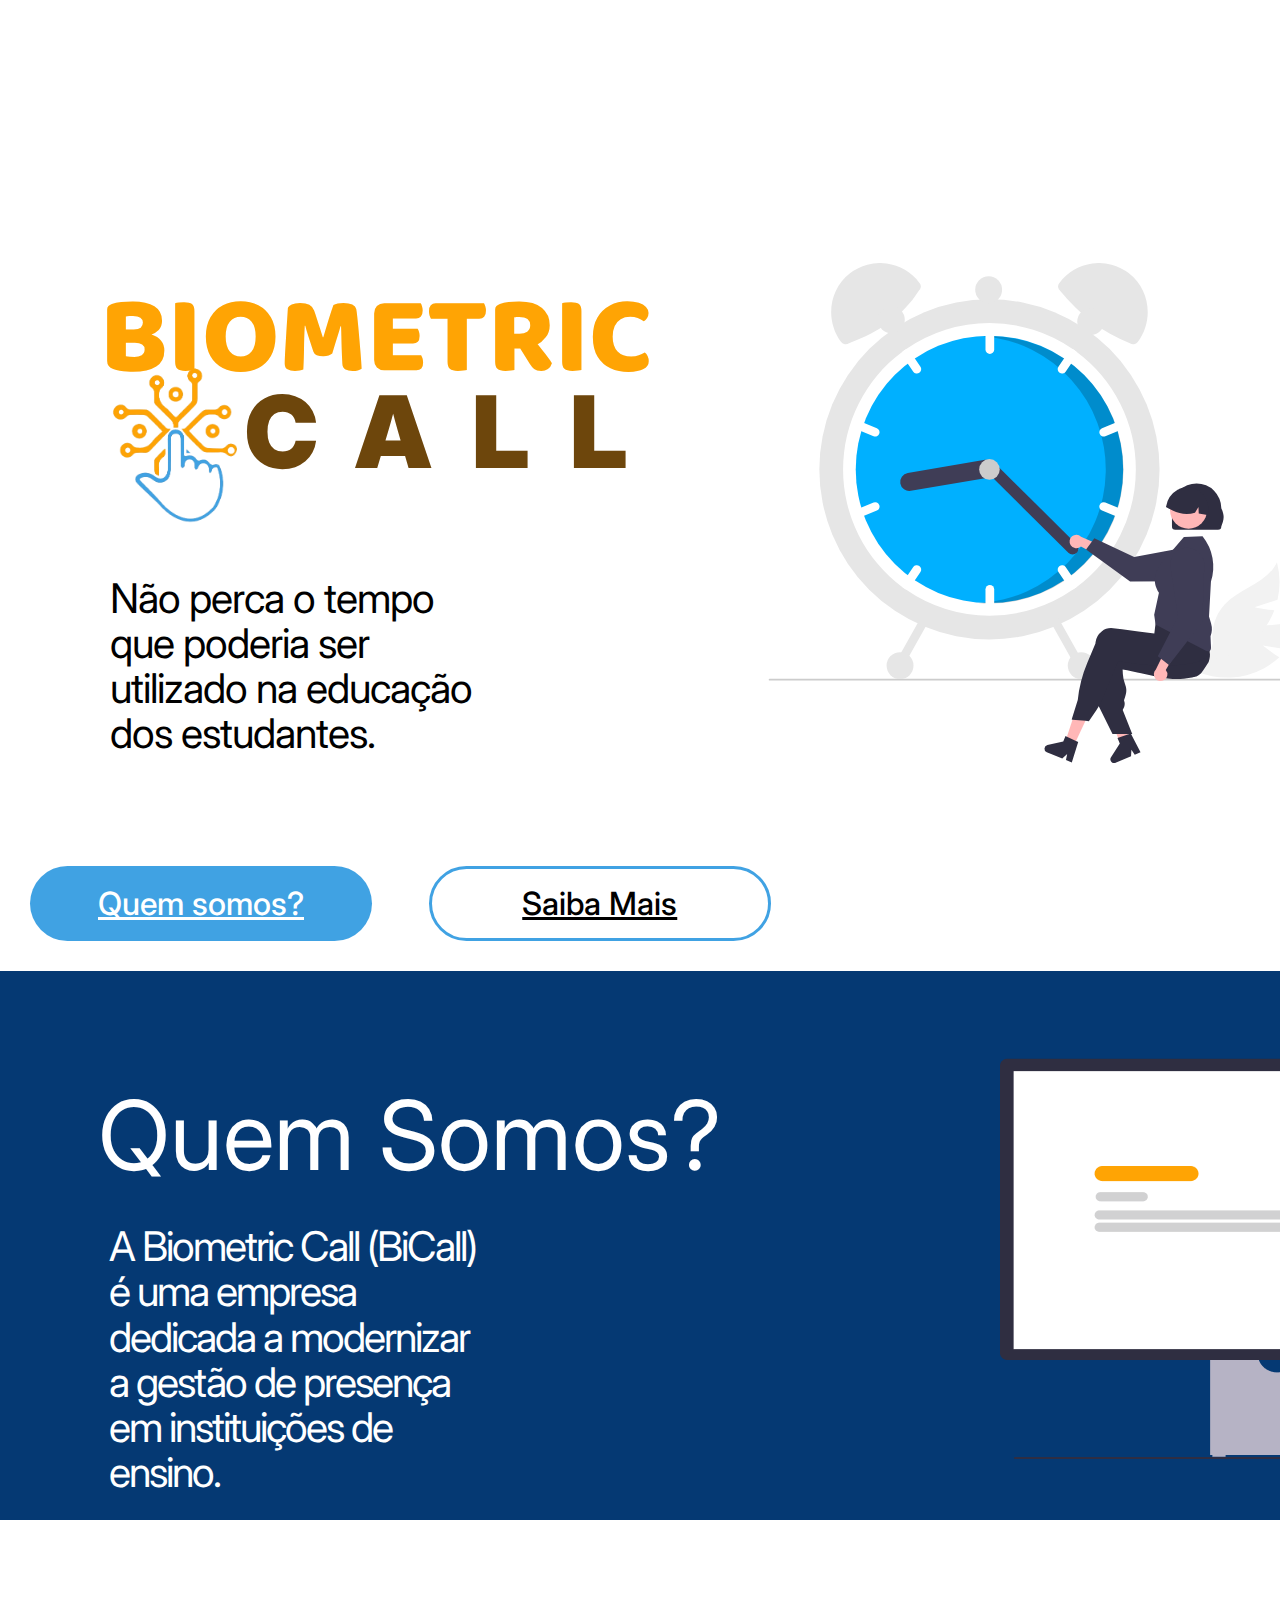
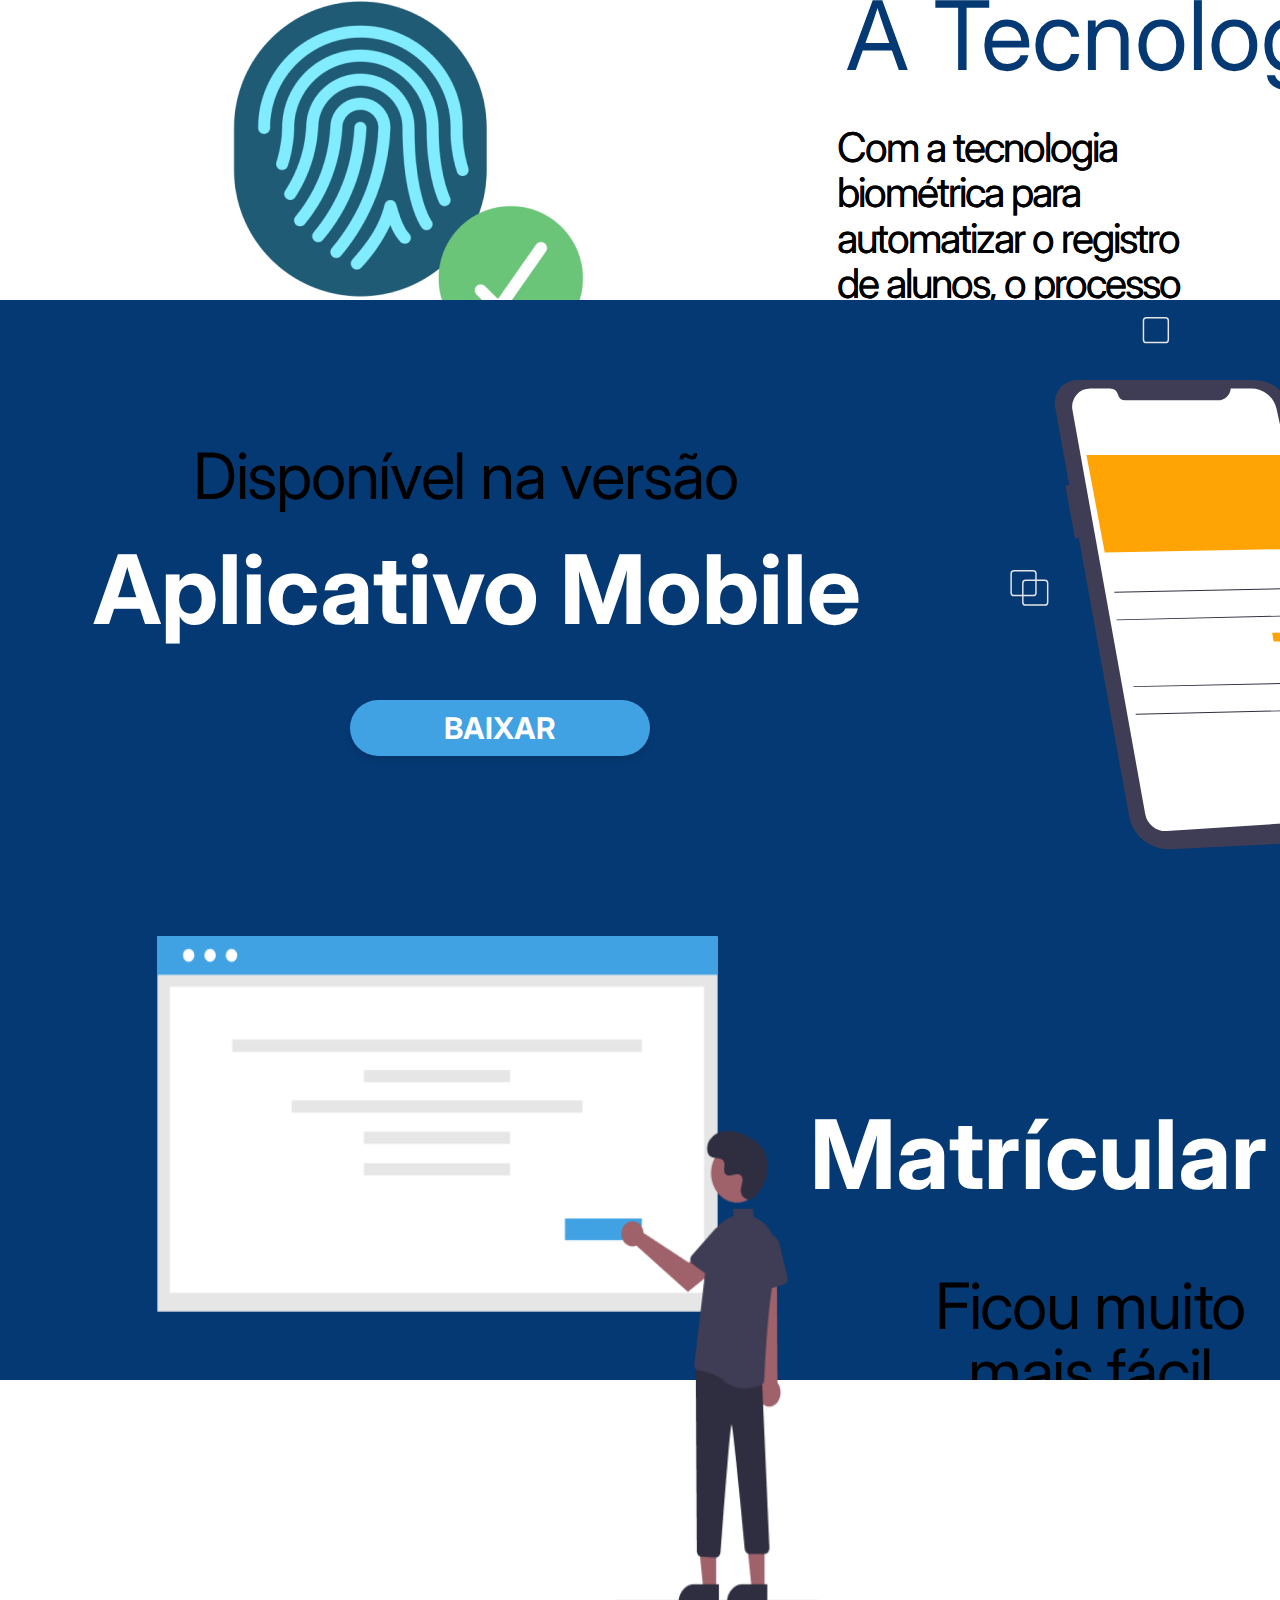
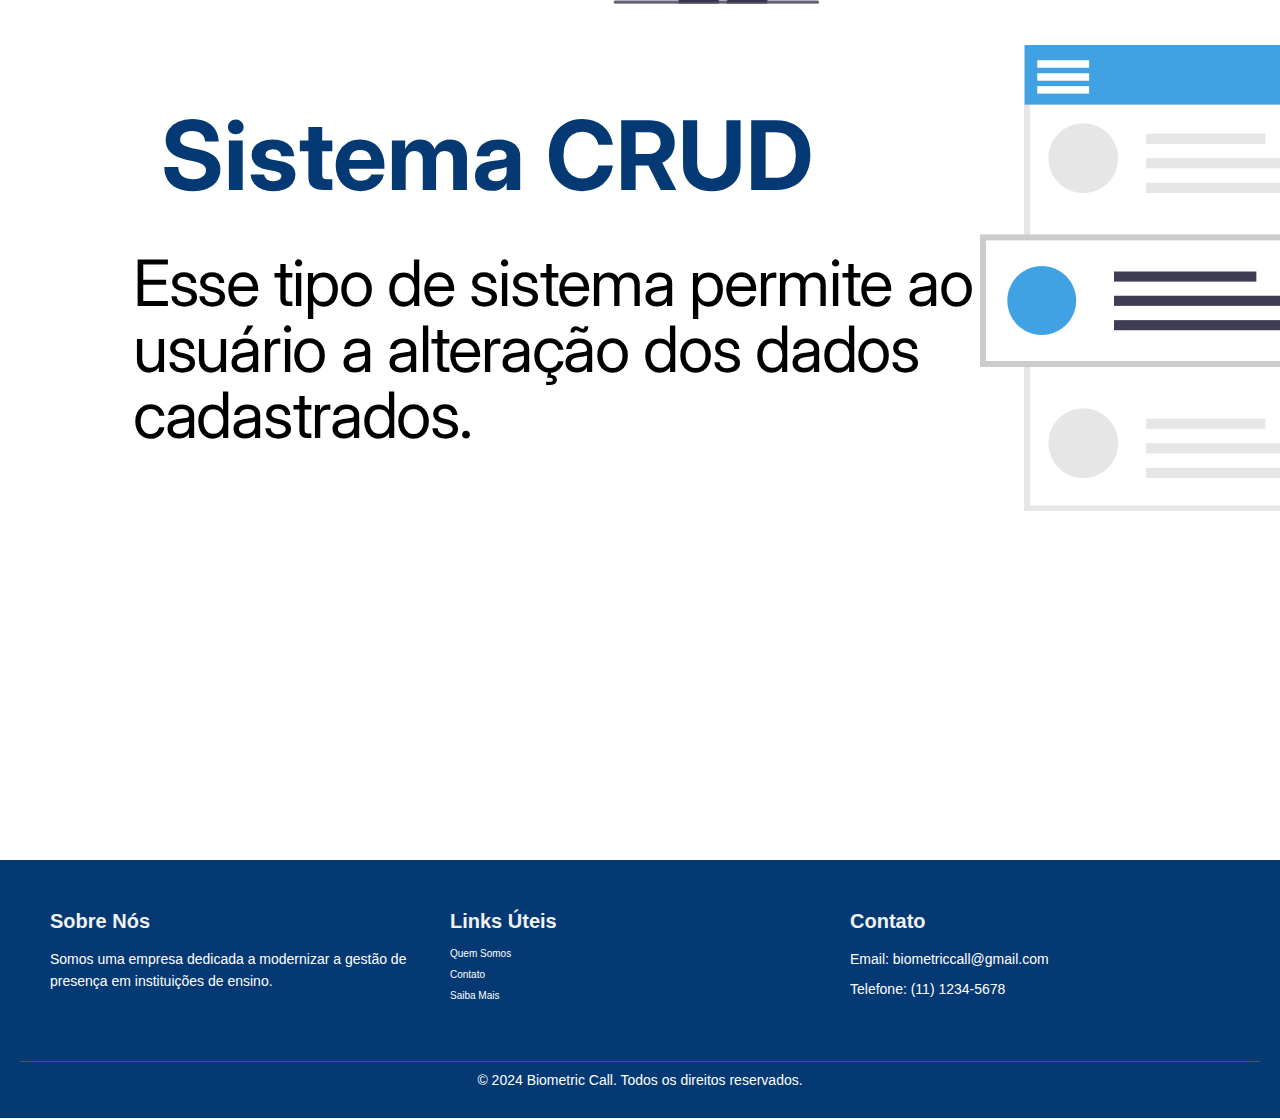
==== commit 9c31f179: "pagina principal" ====
--- a/index.html
+++ b/index.html
@@ -45,14 +45,15 @@
         </div>
         <div class="container-2">
           <div class="btn-who">
-            <span class="quem-somos">
-            Quem somos?
-            </span>
+            <nav>
+           <a class="quem-somos" href="#quemSomos"> Quem somos?</a>
+        </nav>
           </div>
           <div class="btn-more">
-            <span class="saiba-mais">
-            Saiba Mais
-            </span>
+            <!--Fazendo a navegação dentro da tela-->
+            <nav>           
+            <a class="saiba-mais" href="#saibaMais" >Saiba Mais</a>
+        </nav>
           </div>
         </div>
       </div>
@@ -62,11 +63,11 @@
 
 
 
-
     <div id='quemsomos' class='quemsomos'>
       <div id='txtindex' class='txtindex'>
       A Biometric Call (BiCall) é uma empresa dedicada a modernizar a gestão de presença em instituições de ensino. 
       </div>
+      <section id="quemSomos">
       <div id='txtcall' class='txtcall'>
       Quem Somos?</div>
       <img id='undraw_website_ij0l-11' class='undraw_website_ij0l-11' src='img/pc.png'/>
@@ -75,7 +76,9 @@
       </div>
       <div id='txtindex2' class='txtindex2'>
       Com a tecnologia biométrica para automatizar o registro de alunos, o processo torna-se mais rápido, preciso e seguro.</div>
-      <div id='txtindex3' class='txtindex3'>
+
+      <div id='txtindex3' class='txtindex3'> 
+        <section id="saibaMais"></section>
       Com a tecnologia biométrica para automatizar o registro de alunos, o processo torna-se mais rápido, preciso e seguro.</div>
       <div id='txtcall2' class='txtcall2'>
       A Tecnologia</div>
@@ -105,6 +108,7 @@
 
 
 
+<!--Rodapé-->
 
       <div id='saibamais1' class='saibamais1'>
         <div id='txtcall1' class='txtcall1'>
--- a/styles/inicio.css
+++ b/styles/inicio.css
@@ -5,6 +5,10 @@
     width: 920px;
     height: 500px;
     
+  }
+/*Fazer a rolagem suave na navegação da página*/
+  html{
+    scroll-behavior: smooth;
   }
    .logo {
 
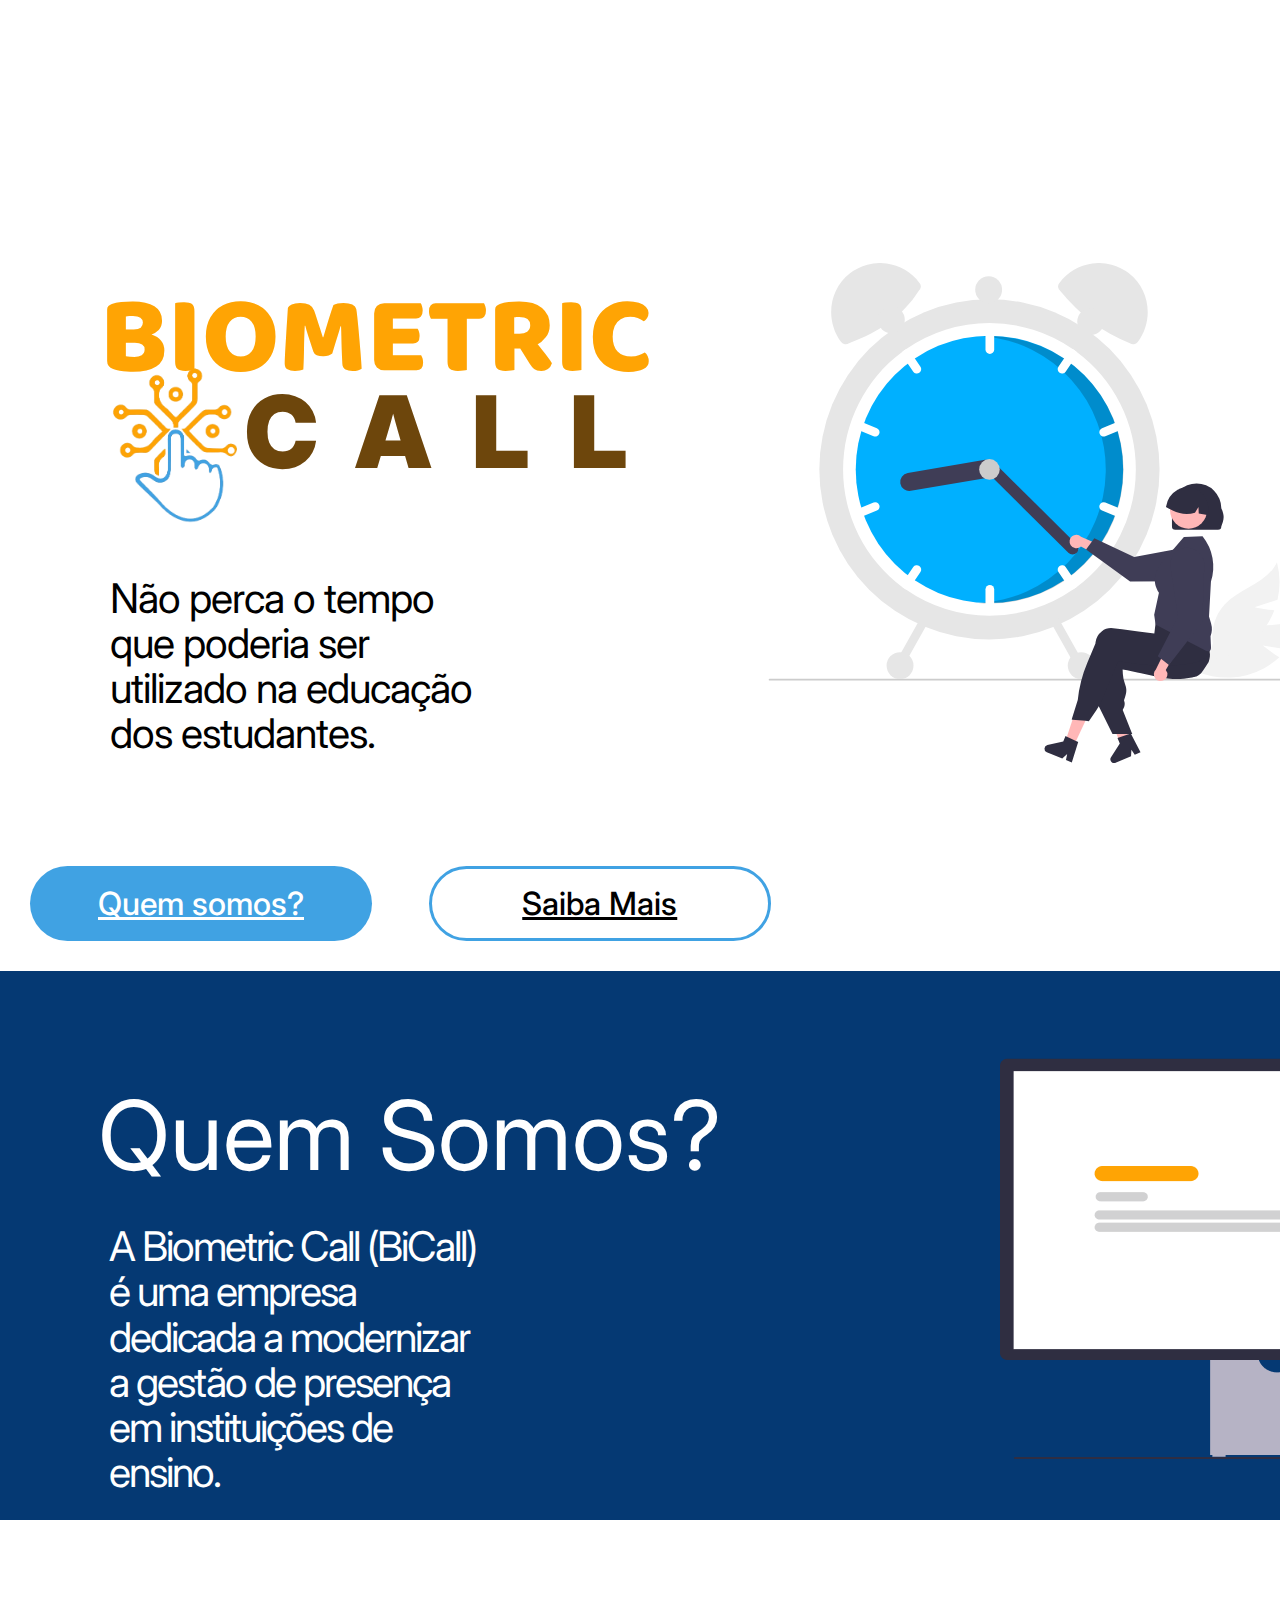
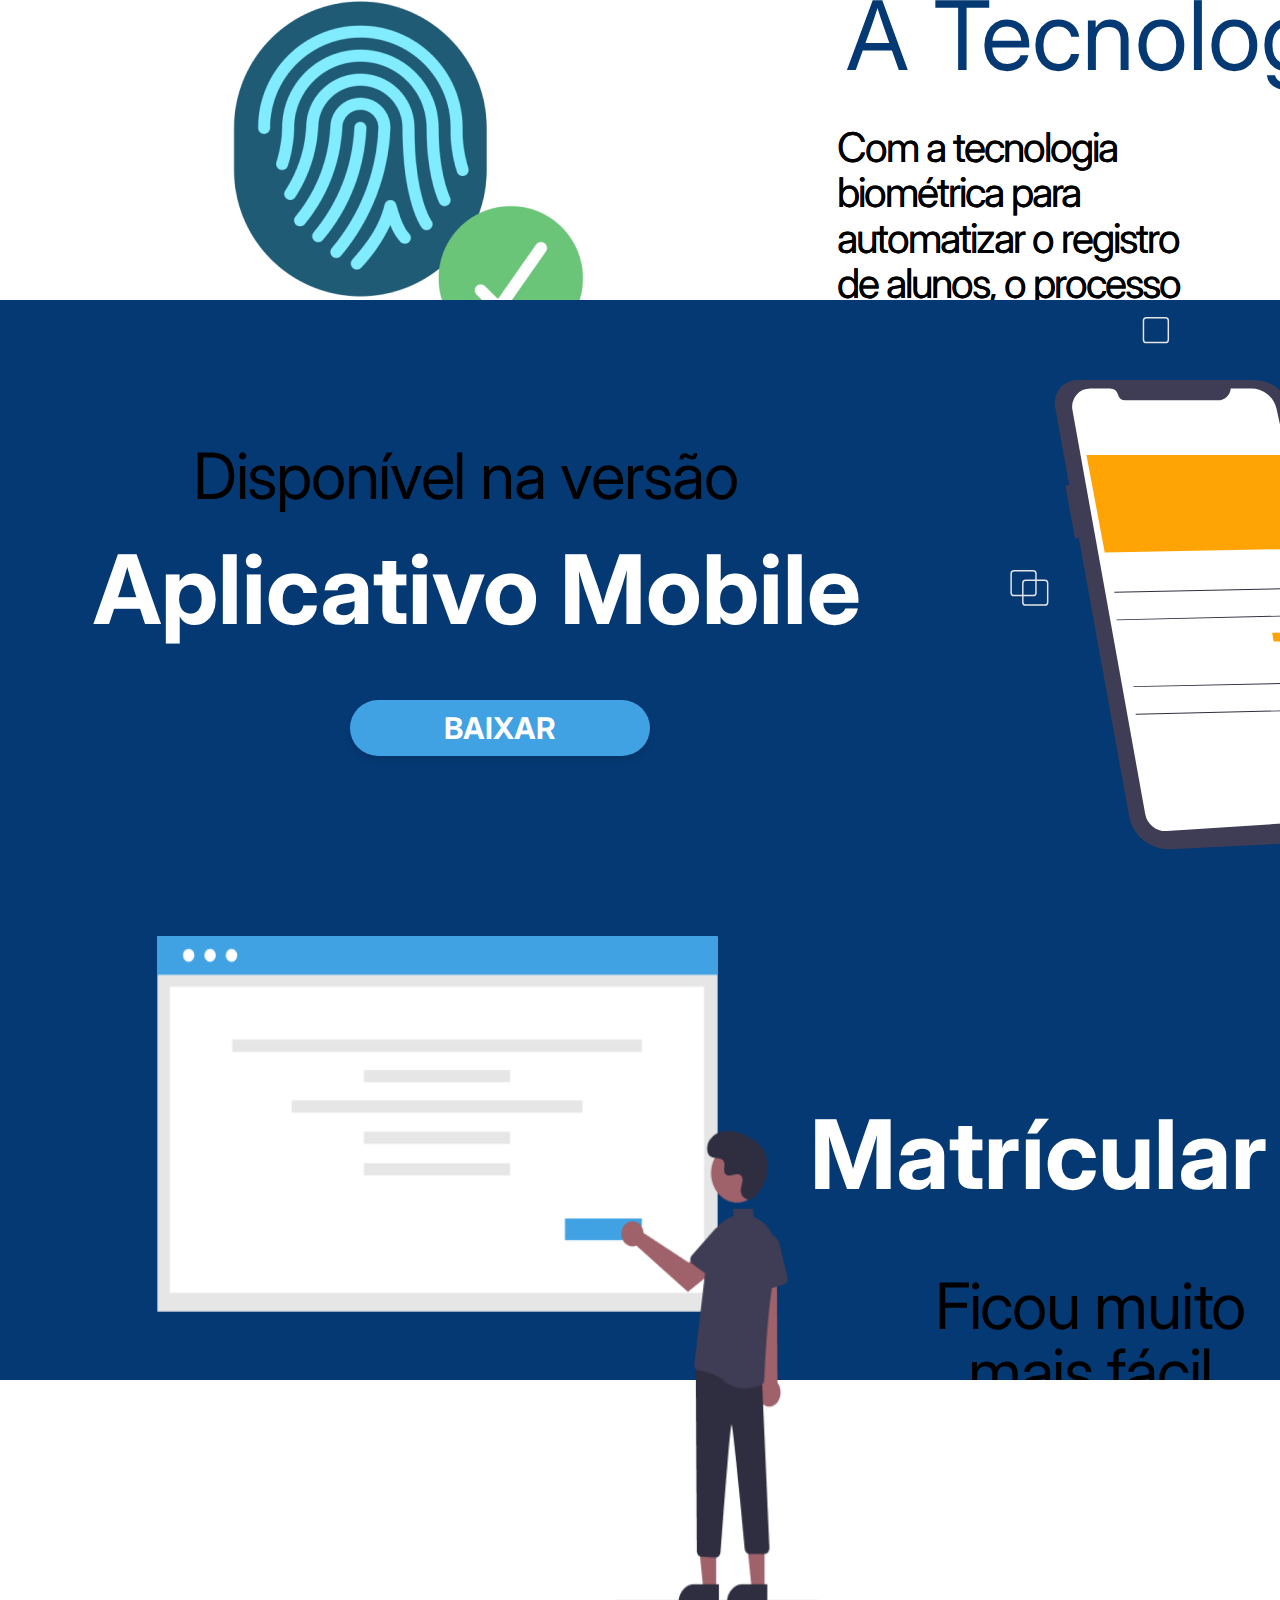
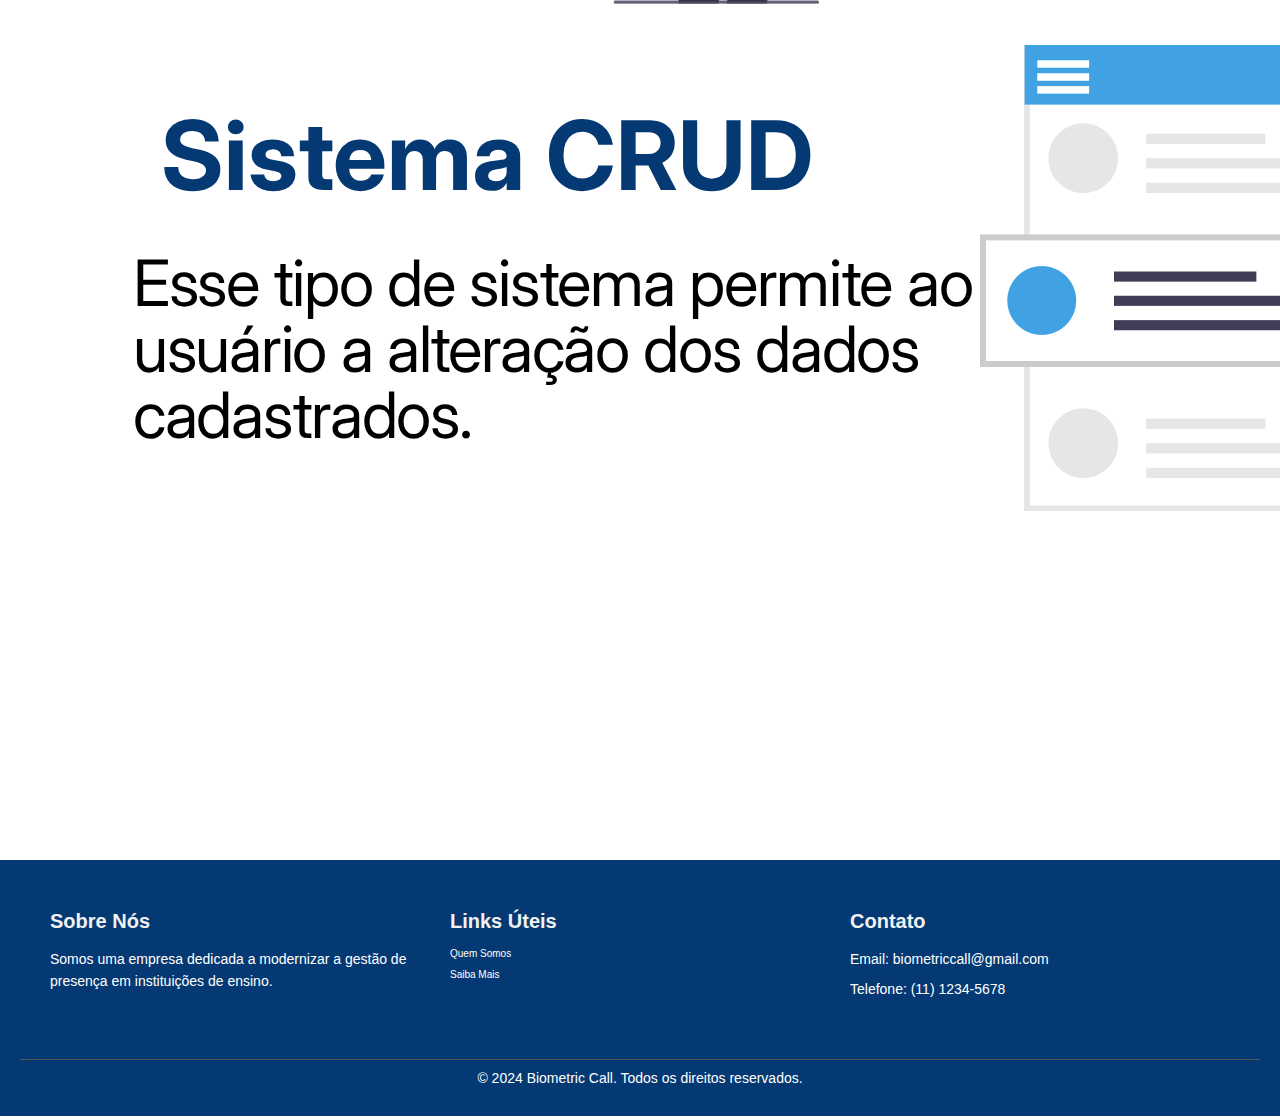
==== commit b68f877d: "Conectar e Cadastrar Professor" ====
--- a/index.html
+++ b/index.html
@@ -183,7 +183,16 @@
 </div>
 
       
-<div class="crud"> <img class='telaimg2' src='img/telaimg2.png'/> </img> <span class="txtcrud"> Sistema CRUD </span> <span class="txtcrud2"> Esse tipo de sistema permite ao usuário a alteração dos dados cadastrados. </span> <img class='crudimg' src='img/crud.png'/> </img> <footer class="footer"> <div class="footer-content"> <div class="footer-section about"> <h2>Sobre Nós</h2> <p>Somos uma empresa dedicada a modernizar a gestão de presença em instituições de ensino.</p> </div> <div class="footer-section links"> <h2>Links Úteis</h2> <ul> <li><a href="#quem-somos">Quem Somos</a></li> <li><a href="#contato">Contato</a></li> <li><a href="#saiba-mais">Saiba Mais</a></li> </ul> </div> <div class="footer-section contact"> <h2>Contato</h2> <p>Email: biometriccall@gmail.com</p> <p>Telefone: (11) 1234-5678</p> </div> </div> <div class="footer-bottom"> <p>&copy; 2024 Biometric Call. Todos os direitos reservados.</p> </div> </footer> </div>
+<div class="crud"> <img class='telaimg2' src='img/telaimg2.png'/> 
+</img> <span class="txtcrud"> Sistema CRUD </span> <span class="txtcrud2"> Esse tipo de sistema permite ao usuário a alteração dos dados cadastrados. </span> 
+<img class='crudimg' src='img/crud.png'/> </img> 
+<footer class="footer"> <div class="footer-content"> 
+  <div class="footer-section about"> <h2>Sobre Nós</h2> <p>Somos uma empresa dedicada a modernizar a gestão de presença em instituições de ensino.</p> </div> 
+  <div class="footer-section links"> <h2>Links Úteis</h2> <ul> <li><a href="#quemSomos">Quem Somos</a></li> <li><a href="#saibaMais">Saiba Mais</a></li> </ul> </div> 
+  <div class="footer-section contact"> <h2>Contato</h2> <p>Email: biometriccall@gmail.com</p> <p>Telefone: (11) 1234-5678</p> </div> </div> <div class="footer-bottom"> <p>&copy; 2024 Biometric Call. Todos os direitos reservados.</p> 
+  </div> 
+</footer>
+ </div>
 
 
 
--- a/styles/padrao.css
+++ b/styles/padrao.css
@@ -1377,25 +1377,96 @@
   font-size: 32px;
   letter-spacing: 13.8px;
   color: #6D460C;
+  display: block;
+
 }
 .txtBio {
   position: absolute;
-  left: 317px;
+  left: 310px;
   top: 353px;
   overflow-wrap: break-word;
   font-family: 'Baloo', 'Roboto Condensed';
   font-weight: 400;
   font-size: 64px;
   color: #FFFFFF;
-}
+  display: block;
+
+}
+
 .divAmarelaCentro {
-    width: 55%;
-    left:0%;
-    top: 0%;
-    bottom: 0%;
-    background-color: #FFA404;
-    position: absolute;
-}
+  width: 55%;
+  left:0%;
+  top: 0%;
+  bottom: 0%;
+  background-color: #FFA404;
+  position: absolute;
+  display: block;
+}
+
+
+@media screen and (max-width: 1500px) {
+  .txtBio {
+    left: 100px;
+
+  }
+
+  .txtCALL{
+    left: 320px;
+
+  }
+  
+  
+}
+
+@media screen and (max-width: 1344px) {
+  .divAmarelaCentro{
+    width: 50%;
+
+  }
+  
+}
+
+@media screen and (max-width: 1120px) {
+  .divAmarelaCentro{
+    width: 40%;
+
+  }
+
+  .txtBio {
+    left: 10px;
+
+  }
+
+  .txtCALL{
+    left: 220px;
+
+  }
+  
+}
+
+@media screen and (max-width: 855px) {
+  .divAmarelaCentro{
+    width: 40%;
+    display: none;
+
+
+  }
+
+  .txtBio {
+    left: 10px;
+    display: none;
+
+
+  }
+
+  .txtCALL{
+    left: 220px;
+    display: none;
+
+  }
+
+}
+
 
 .txtConectar {
   font-family: 'Inter';
@@ -1491,9 +1562,17 @@
   width: 486px;
   box-sizing: border-box;
   height: 60px;
-}
+  position: relative;
+}
+
+
+
+
+
+
 .h1{
   font-size:15px;
+  position: relative;
 }
 .txtBoxEP {
   font-size: 20px;
@@ -1642,6 +1721,59 @@
   color: white; /* Adicionado para texto branco */
 }
 
-
-
-
+.loginh1{
+  position: relative;
+}
+
+/* label email e senha*/
+.labelemailANDpassword{
+  position: relative;
+}
+
+
+@media screen and (max-width: 855px){
+
+  .txtBoxNP{
+    right: 150px;
+    padding: 20px;
+    
+  }
+  .btnCadProfessor{
+    left: -20px;
+  }
+  .txtConta{
+    left: -20px;
+  }
+
+  .labelemailANDpassword{
+    left: -140px;
+  }
+
+  .loginh1{
+    left: 50px;
+  }
+  
+}
+
+@media screen and (max-width: 600px){
+
+  .txtBoxNP{
+    padding: 20px;
+    right: 80px;
+  }
+  .btnCadProfessor{
+    left: 50px;
+  }
+  .txtConta{
+    left: 50px;
+  }
+
+  .labelemailANDpassword{
+    left: -70px;
+  }
+  
+  .loginh1{
+    left: 110px;
+  }
+}
+
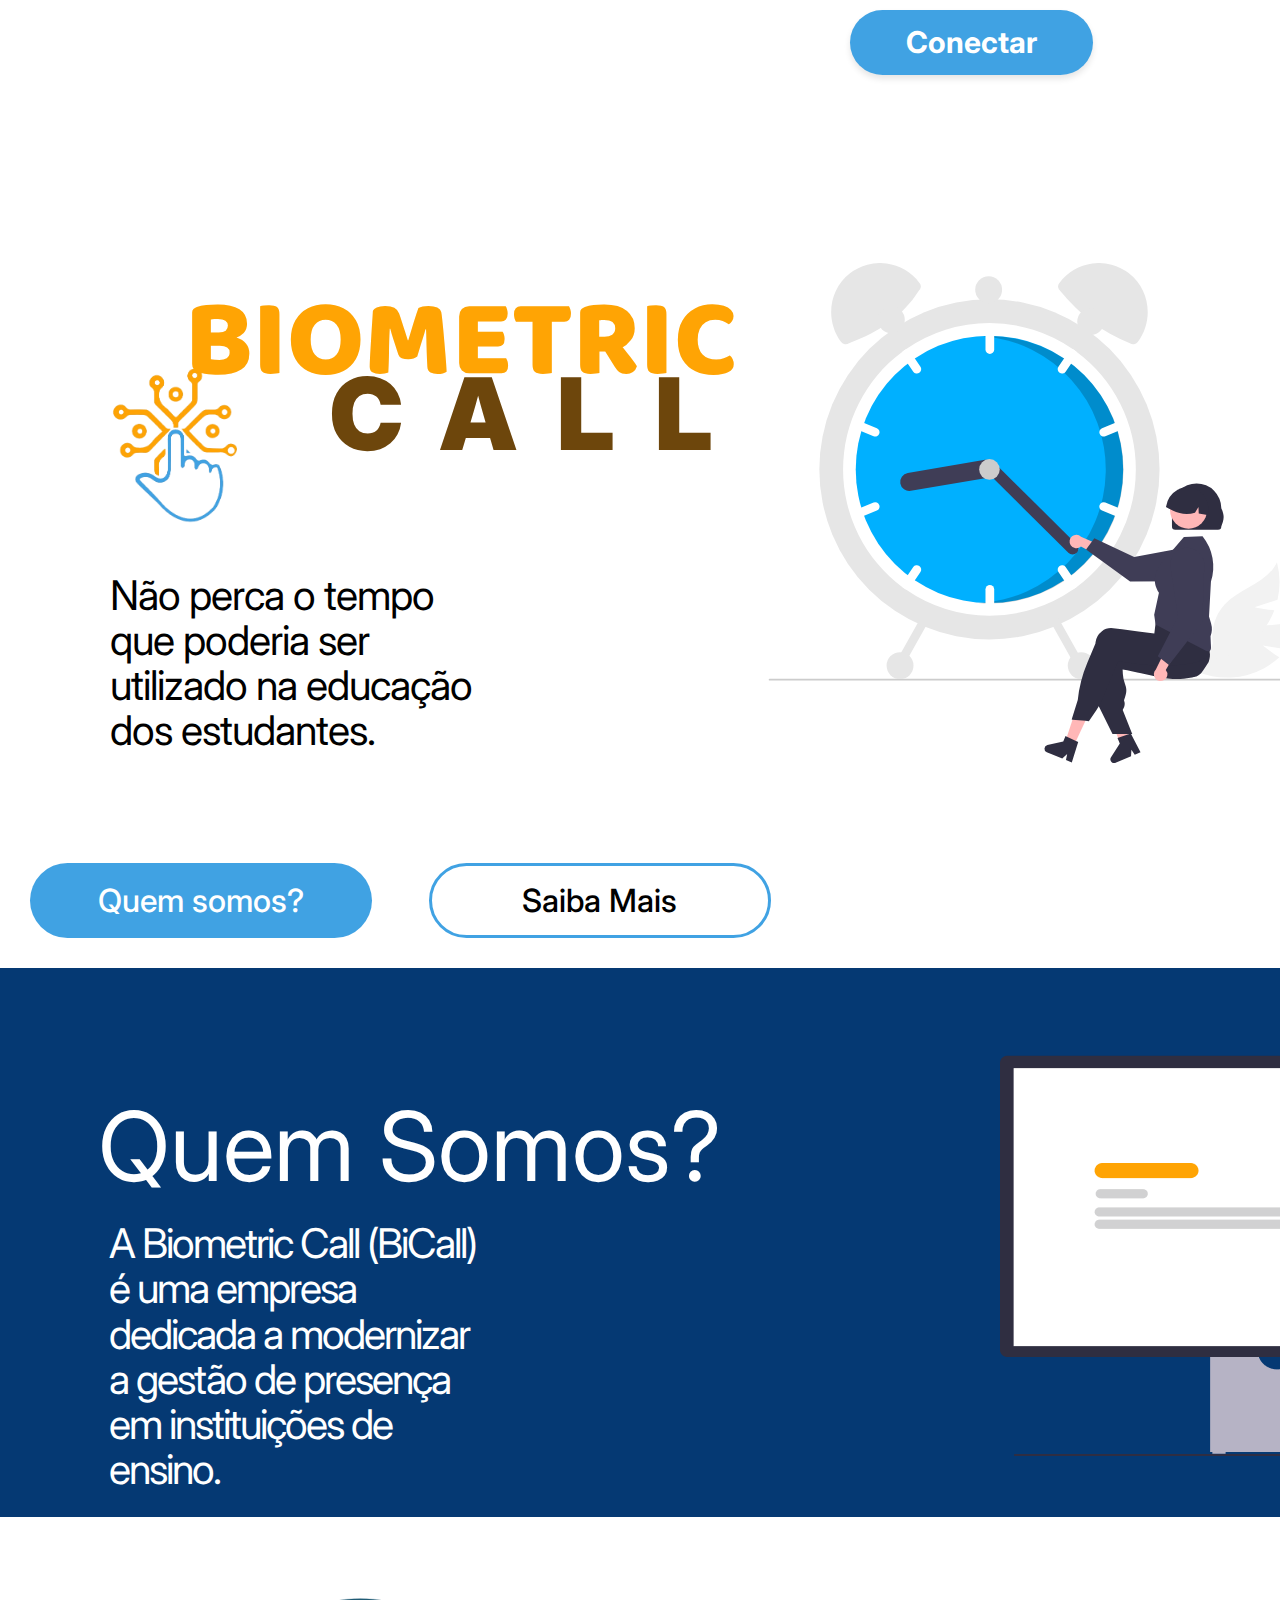
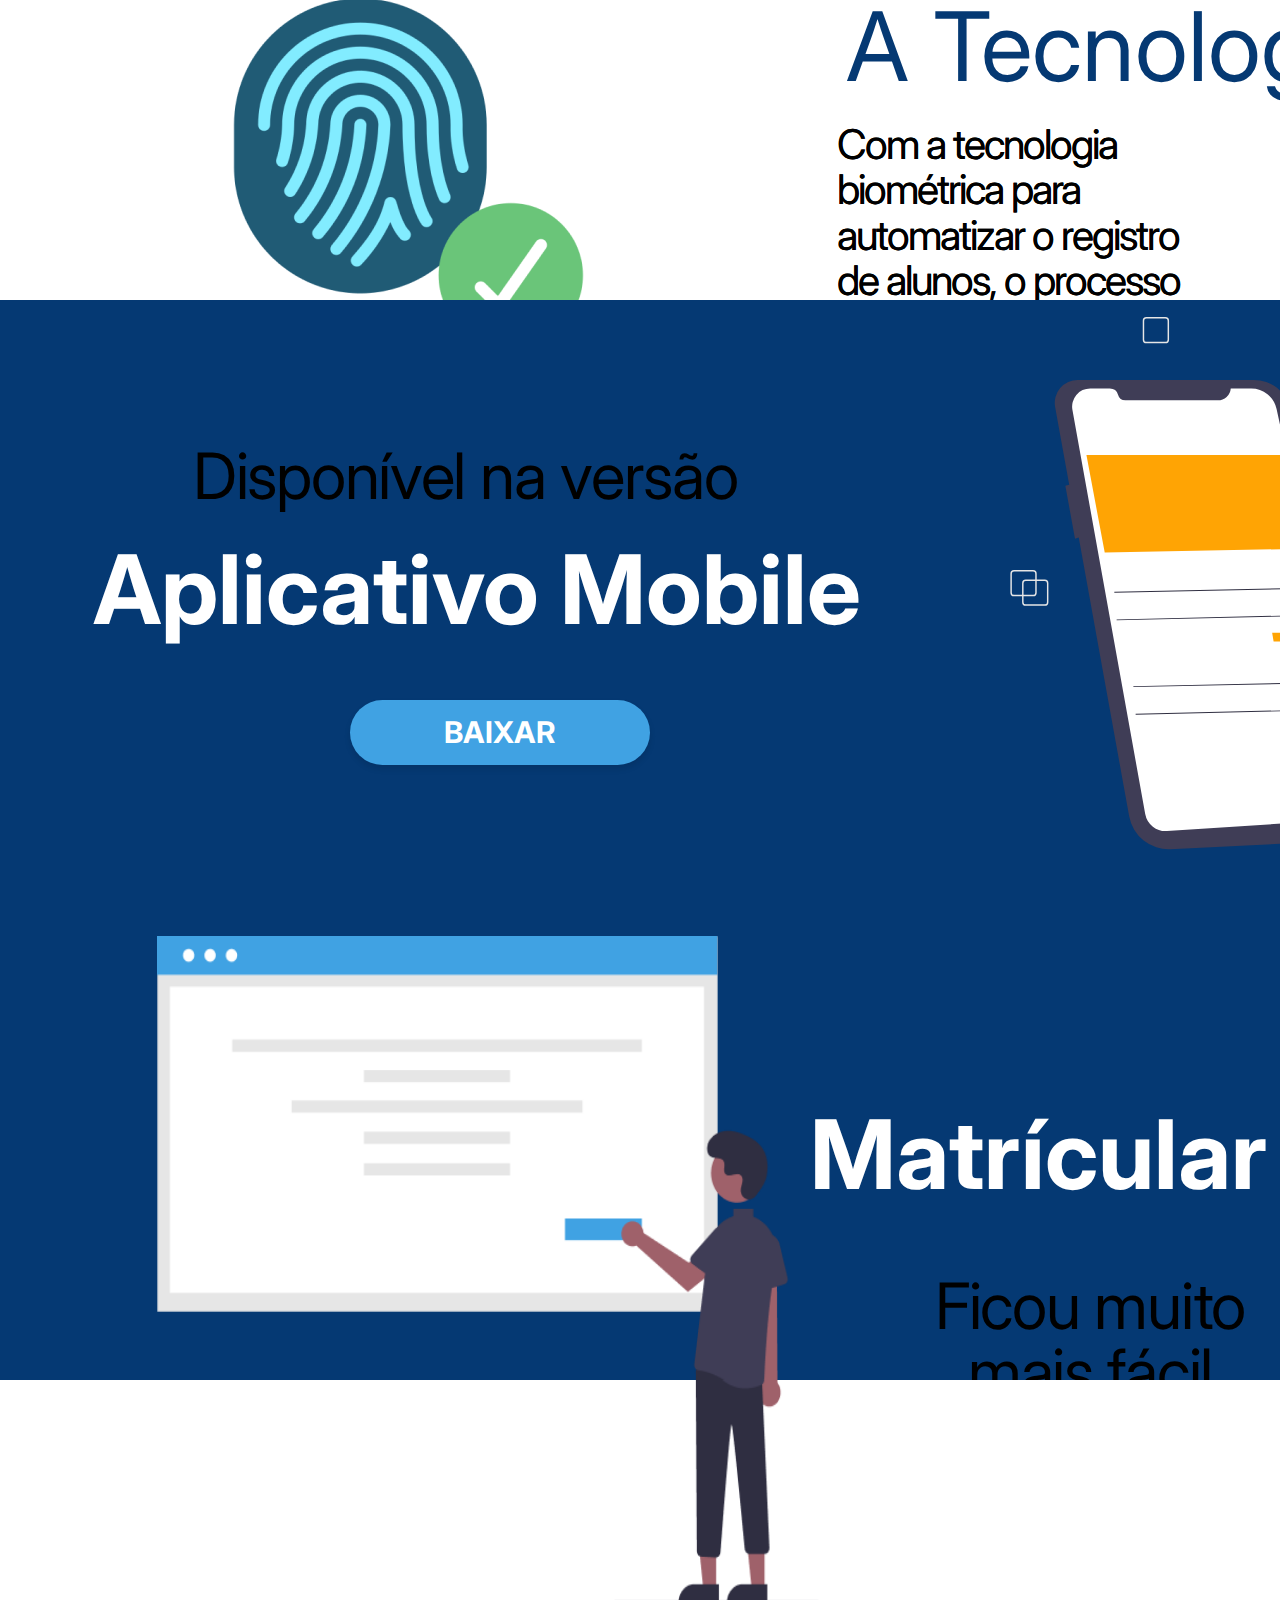
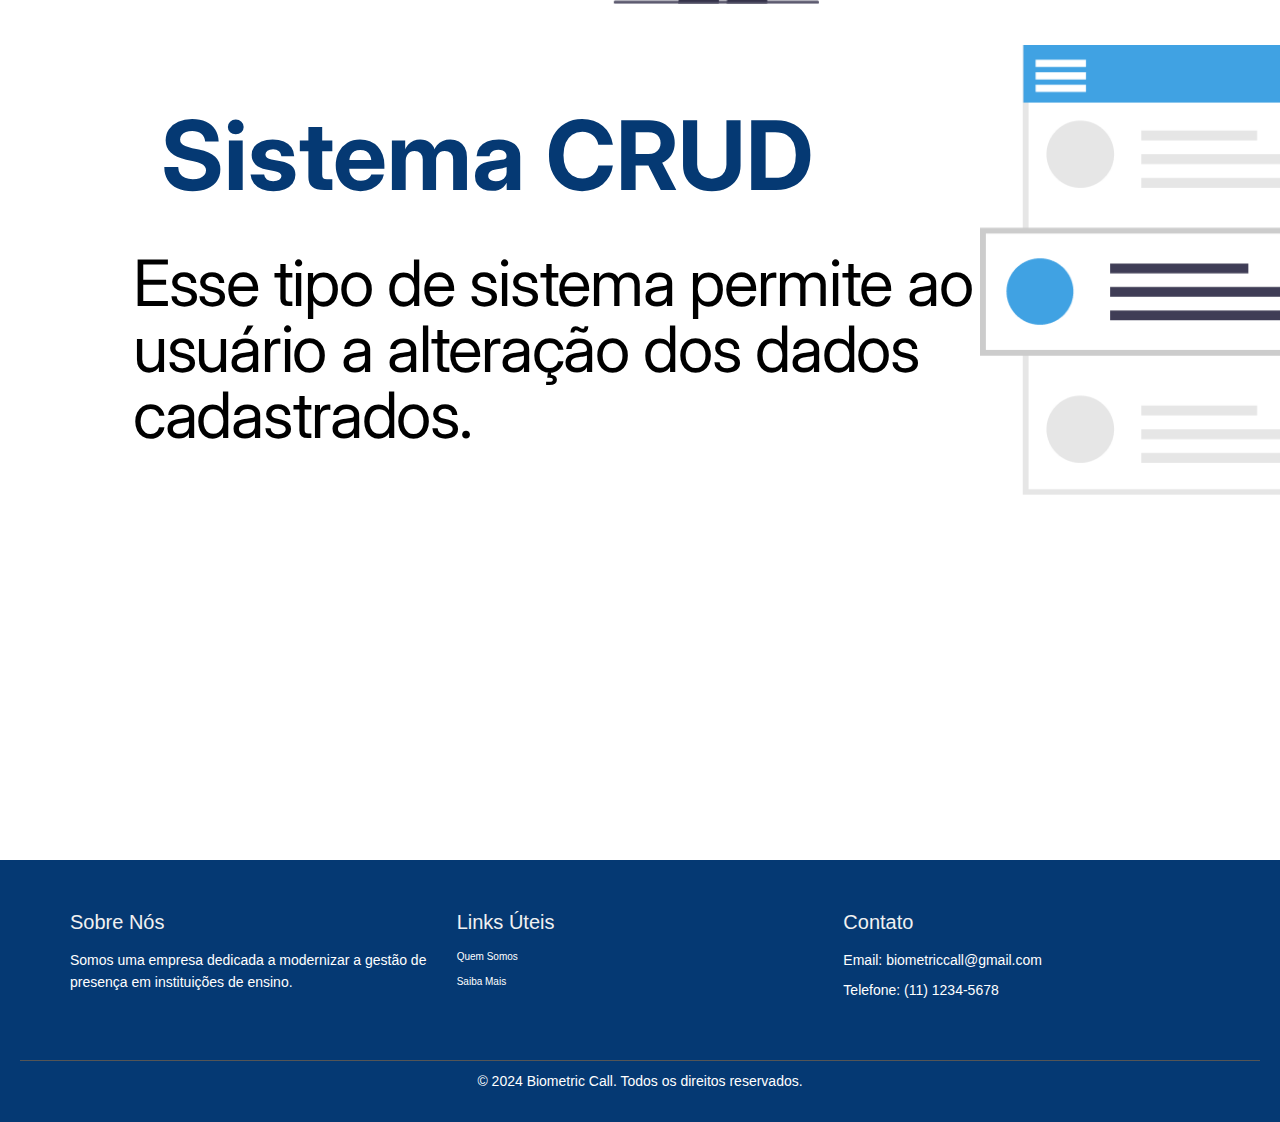
==== commit 8b0e76d0: "responsividade" ====
--- a/index.html
+++ b/index.html
@@ -12,6 +12,8 @@
     <link rel="stylesheet" href="https://fonts.googleapis.com/css?family=Baloo%3A400" />
     <link rel="stylesheet" href="https://fonts.googleapis.com/css?family=Inter%3A700" />
     <link rel="stylesheet" href="./styles/inicio.css" />
+    <link rel="stylesheet" href="https://stackpath.bootstrapcdn.com/bootstrap/4.5.2/css/bootstrap.min.css">
+
   </head>
   <body>
     <div class="index">
--- a/styles/padrao.css
+++ b/styles/padrao.css
@@ -292,6 +292,12 @@
 
 }
 
+@media screen and (max-width: 704px ) {
+  .logo {
+    left: -250px;
+  }
+}
+
 
 
 
@@ -519,6 +525,24 @@
     z-index: 7;
     display: block;
 
+  }
+
+  @media screen and (max-width: 704px) {
+    .titulo1 {
+      left: -12rem;
+
+    }
+
+    .titulo2 {
+      left: -12rem;
+
+    }
+
+    .logo {
+      display: none;
+    }
+    
+    
   }
 
 
@@ -866,7 +890,82 @@
  border-radius: 10px;
  box-shadow: 1px 1px 6px #000000c1; 
  font-size: 1.8rem;
-}
+ position: relative;
+}
+
+/*Responsividade inputs do formulário*/
+
+@media screen and (max-width: 507px) {
+  .txts {
+    width: 270px ;
+    left: 2px;
+
+  }
+
+}
+
+@media  screen and  (max-width: 1064px ) {
+  .txts{
+      left: 2px;
+
+  }
+
+}
+
+@media  screen and  (max-width: 807px ) {
+  .txts{
+      left: 2px;
+      width: 390px ;
+
+  }
+
+}
+
+@media  screen and  (max-width: 717px ) {
+  .txts{
+      left: 2px;
+      width: 360px ;
+
+  }
+
+}
+@media  screen and  (max-width: 660px ) {
+  .txts{
+      left: 2px;
+      width: 330px ;
+
+  }
+
+}
+@media  screen and  (max-width: 606px ) {
+  .txts{
+      left: 2px;
+      width: 300px ;
+
+  }
+
+}
+
+@media  screen and  (max-width: 552px ) {
+  .txts{
+      left: 2px;
+      width: 270px ;
+
+  }
+
+}
+
+@media  screen and  (max-width: 497px ) {
+  .txts{
+      left: 2px;
+      width: 240px ;
+
+  }
+
+}
+
+
+
 
 
   /*divs*/
@@ -1094,82 +1193,10 @@
   margin-left: 80px;
 }
 
-.apagaraluno-rkf {
-  width: 100%;
-  overflow: hidden;
-  position: relative;
-  align-items: center;
-  display: flex;
-  flex-direction: column;
-  background-color: #abcfd8;
-}
-.banner-bTM {
-  margin-bottom: 9.4rem;
-  width: 100%;
-  align-items: center;
-  display: flex;
-  flex-direction: column;
-  flex-shrink: 0;
-}
-.auto-group-n5gj-YNb {
-  margin-right: 21.8rem;
-  box-sizing: border-box;
-  padding-bottom: 1.9rem;
-  width: 170.9rem;
-  align-items: center;
-  display: flex;
-  flex-direction: column;
-  background-color: #ffa404;
-  flex-shrink: 0;
-}
-.blocoazul-sQs {
-  width: 100%;
-  height: 28.5rem;
-  background-color: #40a2e3;
-  flex-shrink: 0;
-}
-.divTxtBanner {
-  margin: 0rem 29.9rem 0rem 37.7rem;
-  width: calc(100% - 67.6rem);
-  height: 11.5rem;
-  display: flex;
-  align-items: center;
-  flex-shrink: 0;
-}
-.auto-group-mwn3-YG7 {
-  margin-right: 11.9rem;
-  width: 18.5rem;
-  height: 100%;
-  position: relative;
-  flex-shrink: 0;
-}
-.titulo-tKy {
-  width: 18.5rem;
-  height: 3.9rem;
-  position: absolute;
-  left: 0;
-  top: 7.6rem;
-  font-size: 3.2rem;
-  font-weight: 700;
-  line-height: 1.2125;
-  letter-spacing: 1.056rem;
-  color: #6d460c;
-  font-family: Inter, 'Source Sans Pro';
-  white-space: nowrap;
-}
-.titulo-AoH {
-  width: 16.5rem;
-  height: 8.1rem;
-  position: absolute;
-  left: 0;
-  top: 0;
-  font-size: 6.4rem;
-  font-weight: 400;
-  line-height: 1.2575;
-  color: #ffffff;
-  font-family: Baloo, 'Source Sans Pro';
-  white-space: nowrap;
-}
+
+
+
+
 .cadastraraluno-H7D {
   margin: 1.8rem 6.1rem 0rem 0rem;
   max-width: 15.1rem;
@@ -1297,34 +1324,8 @@
   white-space: nowrap;
   flex-shrink: 0;
 }
-.rbnao-hEo {
-  width: 9.5rem;
-  height: 3.0478rem;
-  position: absolute;
-  left: 28%;
-  top: 20.3522rem;
-  display: flex;
-  align-items: flex-start;
-}
-.vector-qbu {
-  margin-right: 1.1153rem;
-  width: 2.9847rem;
-  height: 2.8987rem;
-  object-fit: contain;
-  vertical-align: top;
-  flex-shrink: 0;
-}
-.rbNao {
-  
-  margin-top: 0.0478rem;
-  font-size: 2.4rem;
-  font-weight: 700;
-  line-height: 1.2125;
-  color: #ffffff;
-  font-family: Inter, 'Source Sans Pro';
-  white-space: nowrap;
-  flex-shrink: 0;
-}
+
+
 .txtcod-KX5 {
   width: 48.6rem;
   height: 5.9rem;
@@ -1777,3 +1778,7 @@
   }
 }
 
+.arquivar-img{
+  position: relative;
+  bottom: -60px;
+}
--- a/styles/inicio.css
+++ b/styles/inicio.css
@@ -47,6 +47,8 @@
   cursor: pointer;
   transition: background-color 0.3s ease, transform 0.2s ease;
   box-shadow: 0 4px 6px rgba(0, 0, 0, 0.1);
+  position: relative;
+  
 }
 
 .conectarProfessor:hover {
@@ -715,6 +717,311 @@
   }
 }
 
+@media screen and (max-width:1669px ){
+  
+  .conectarProfessor{
+    left: -230px;
+
+  }
+
+}
+
+@media screen and (max-width:1661px ){
+  
+  .conectarProfessor{
+    left: -260px;
+
+  }
+  
+}
+
+
+@media screen and (max-width:1630px ){
+  
+  .conectarProfessor{
+    left: -290px;
+
+  }
+  
+}
+
+@media screen and (max-width:1604px ){
+  
+  .conectarProfessor{
+    left: -320px;
+
+  }
+
+}
+
+@media screen and (max-width:1573px ){
+  
+  .conectarProfessor{
+    left: -350px;
+
+  }
+
+}
+
+@media screen and (max-width:1540px ){
+  
+  .conectarProfessor{
+    left: -380px;
+
+  }
+
+}
+
+@media screen and (max-width:1509px ){
+  
+  .conectarProfessor{
+    left: -420px;
+
+  }
+  
+}
+
+@media screen and (max-width:1472px ){
+  
+  .conectarProfessor{
+    left: -450px;
+
+  }
+
+}
+
+@media screen and (max-width:px ){
+  
+  .conectarProfessor{
+    left: -480px;
+
+  }
+
+}
+
+@media screen and (max-width:1403px ){
+  
+  .conectarProfessor{
+    left: -510px;
+
+  }
+
+}
+
+@media screen and (max-width:1380px ){
+  
+  .conectarProfessor{
+    left: -540px;
+
+  }
+
+}
+
+@media screen and (max-width:1350px ){
+  
+  .conectarProfessor{
+    left: -580px;
+
+  }
+
+}
+
+@media screen and (max-width:1312px ){
+  
+  .conectarProfessor{
+    left: -620px;
+
+  }
+
+}
+
+@media screen and (max-width:1270px ){
+  
+  .conectarProfessor{
+    left: -650px;
+
+  }
+
+}
+
+@media screen and (max-width:px ){
+  
+  .conectarProfessor{
+    left: -480px;
+
+  }
+
+}
+
+@media screen and (max-width:1401px ){
+  
+  .conectarProfessor{
+    left: -520px;
+
+  }
+
+}
+
+@media screen and (max-width:1370px ){
+  
+  .conectarProfessor{
+    left: -550px;
+
+  }
+
+}
+
+@media screen and (max-width:1338px ){
+  
+  .conectarProfessor{
+    left: -590px;
+
+  }
+
+}
+
+@media screen and (max-width:1300px ){
+  
+  .conectarProfessor{
+    left: -620px;
+
+  }
+
+}
+@media screen and (max-width:1442px ){
+  
+  .conectarProfessor{
+    left: -500px;
+
+  }
+
+}
+@media screen and (max-width:1391px ){
+  
+  .conectarProfessor{
+    left: -540px;
+
+  }
+
+}
+@media screen and (max-width:1352px ){
+  
+  .conectarProfessor{
+    left: -580px;
+
+  }
+
+}
+@media screen and (max-width:1312px ){
+  
+  .conectarProfessor{
+    left: -620px;
+
+  }
+
+}
+@media screen and (max-width:1270px ){
+  
+  .conectarProfessor{
+    left: -660px;
+
+  }
+
+}
+@media screen and (max-width:1230px ){
+  
+  .conectarProfessor{
+    left: -690px;
+
+  }
+
+}
+@media screen and (max-width:1200px ){
+  
+  .conectarProfessor{
+    left: -730px;
+
+  }
+
+}
+@media screen and (max-width:1660px ){
+  
+  .conectarProfessor{
+    left: -770px;
+
+  }
+
+}
+
+@media screen and (max-width:1120px ){
+  
+  .conectarProfessor{
+    left: -800px;
+
+  }
+
+}
+
+@media screen and (max-width:1090px ){
+  
+  .conectarProfessor{
+    left: -840px;
+
+  }
+
+}
+
+@media screen and (max-width:1050px ){
+  
+  .conectarProfessor{
+    left: -880px;
+
+  }
+
+}
+
+@media screen and (max-width:1010px ){
+  
+  .conectarProfessor{
+    left: -910px;
+
+  }
+
+}
+
+@media screen and (max-width:980px ){
+  
+  .conectarProfessor{
+    left: -950px;
+
+  }
+
+}
+
+@media screen and (max-width:940px ){
+  
+  .conectarProfessor{
+    left: -990px;
+
+  }
+
+}
+
+@media screen and (max-width:900px ){
+  
+  .conectarProfessor{
+    left: -1020px;
+
+  }
+
+}
+
+
+
+
+
+
+
 
 
 
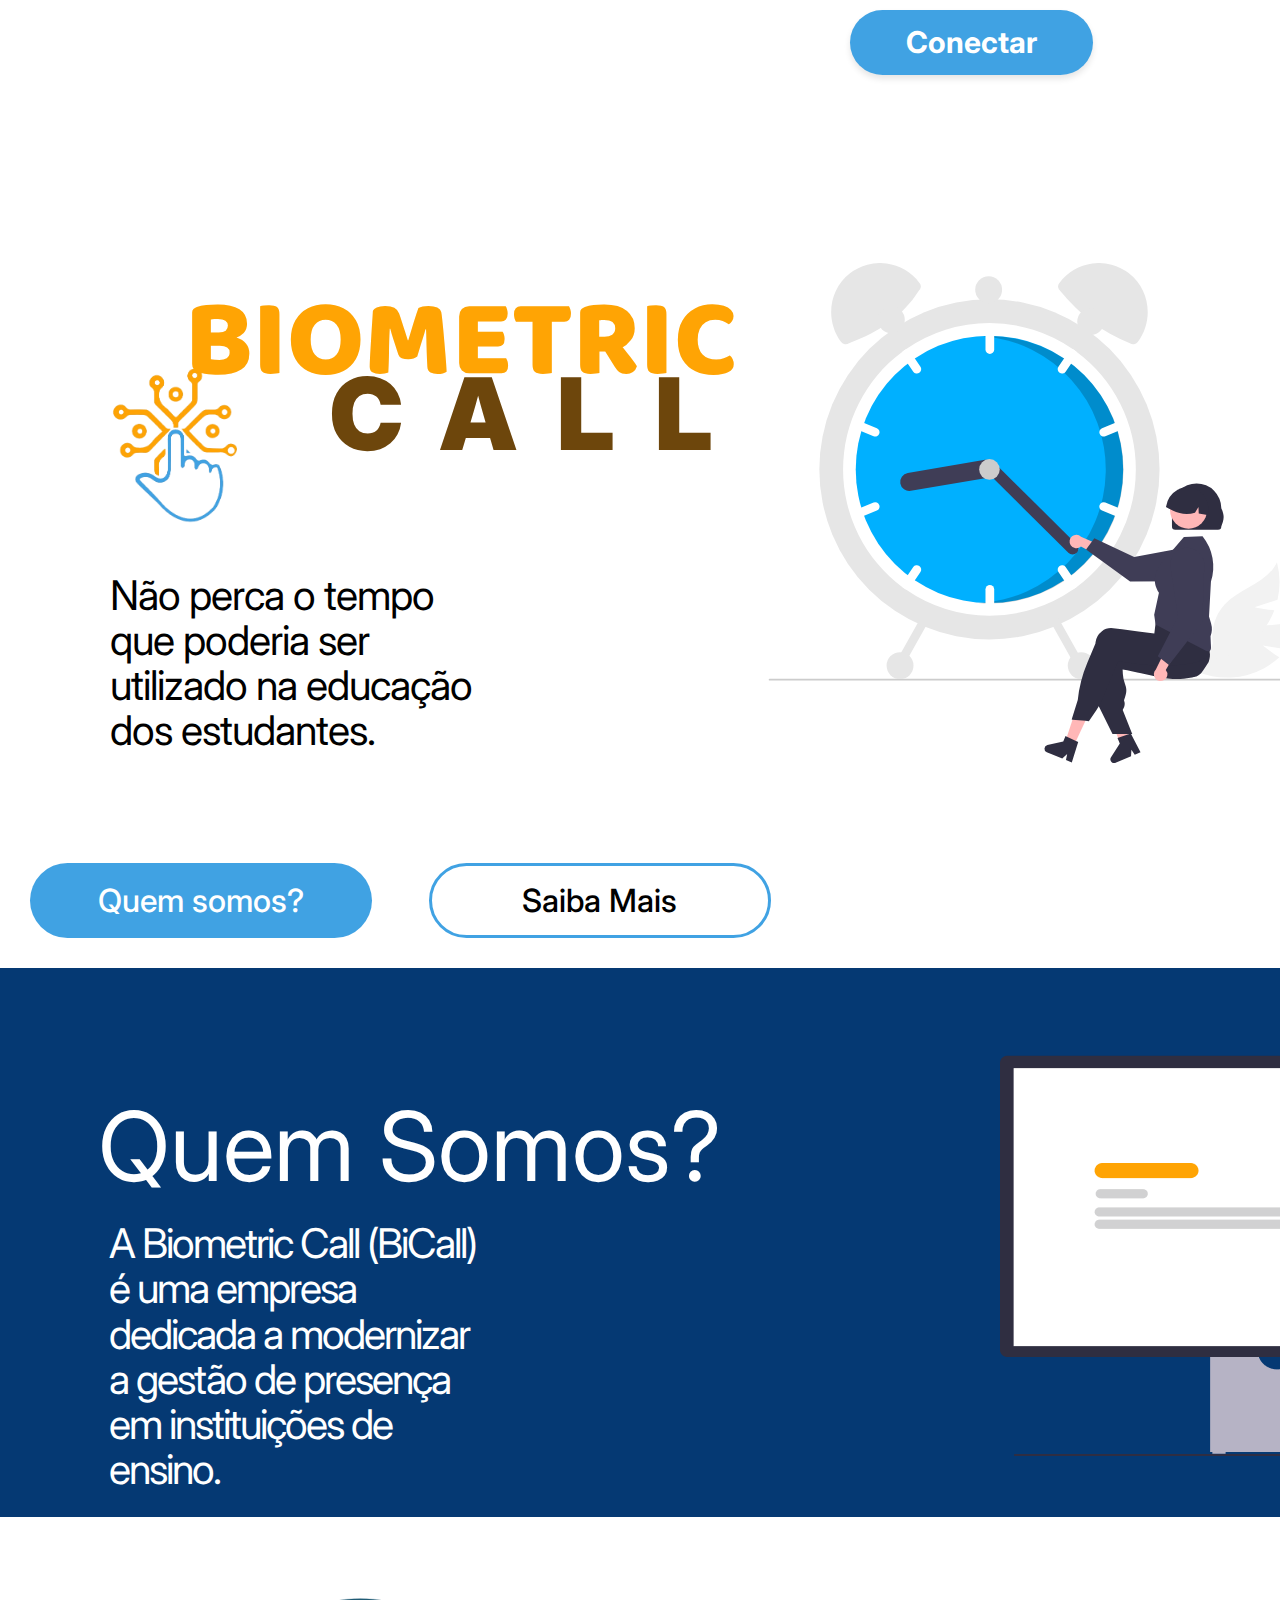
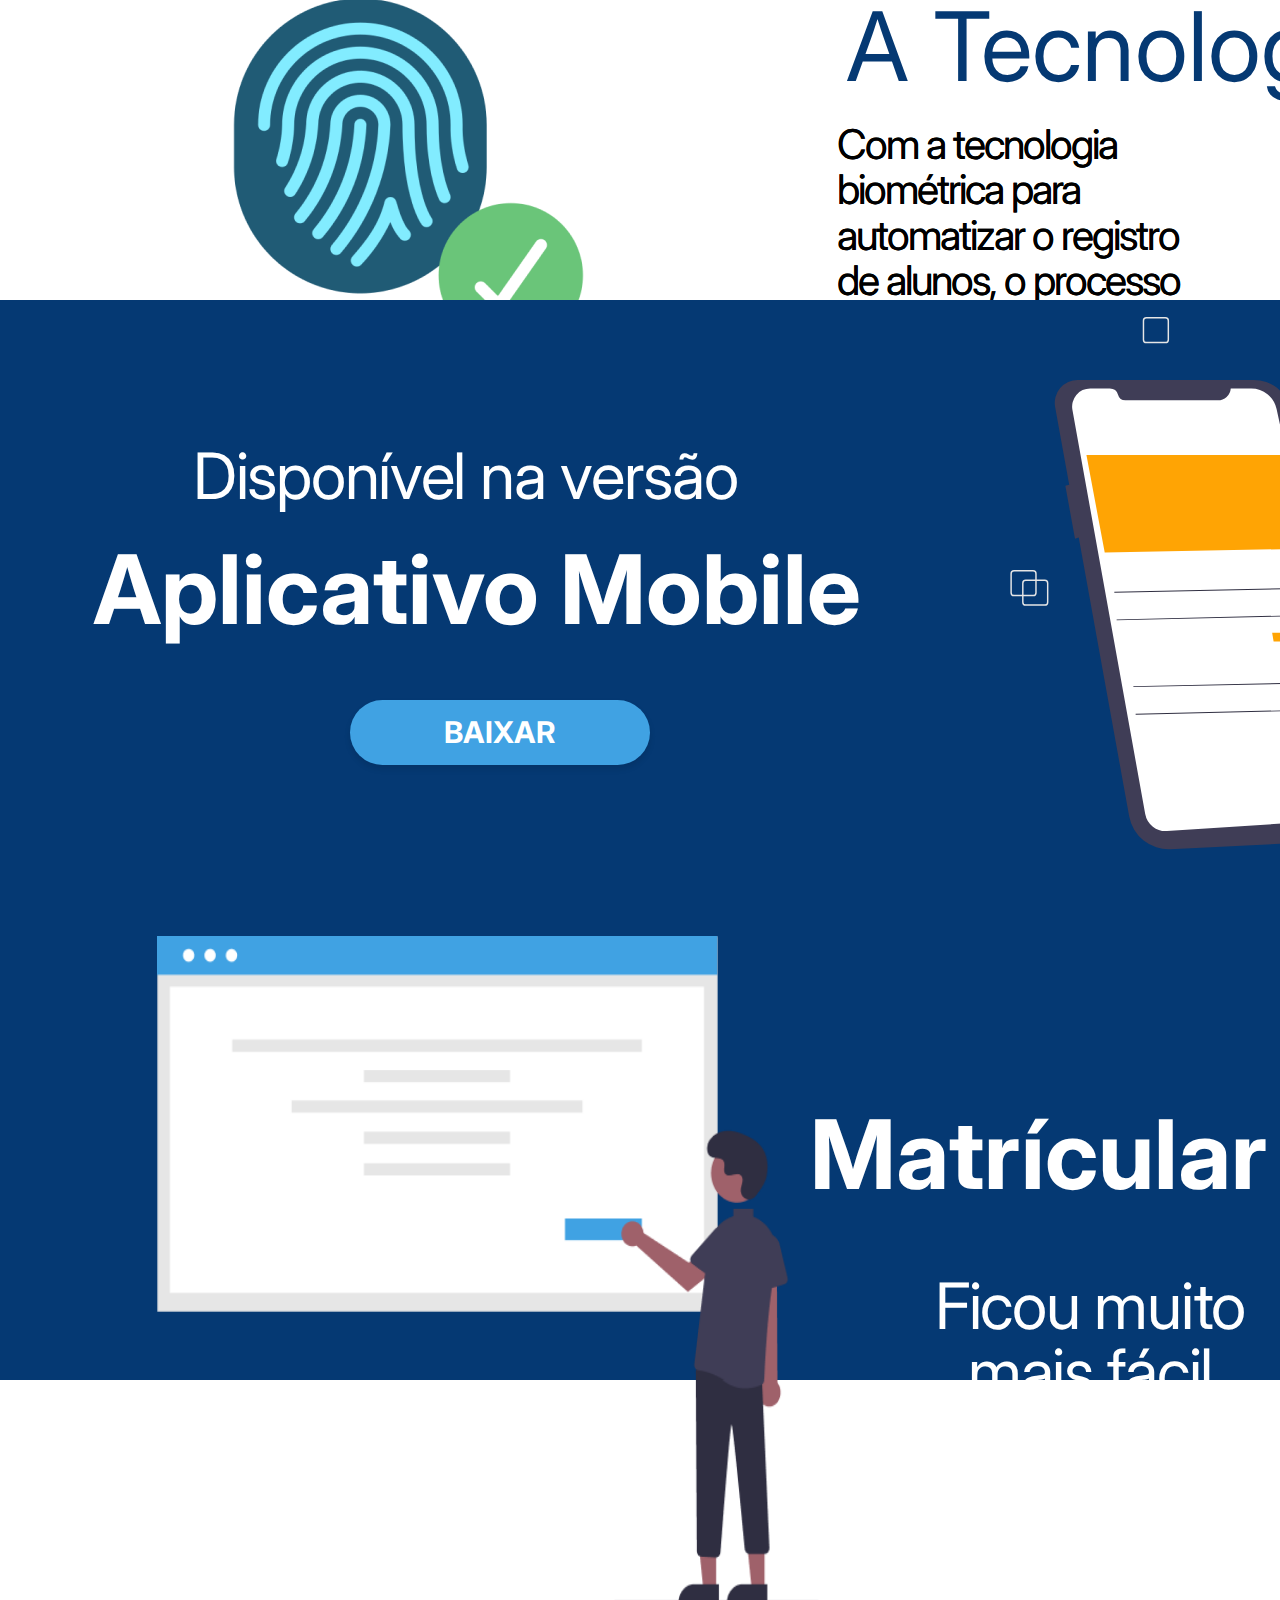
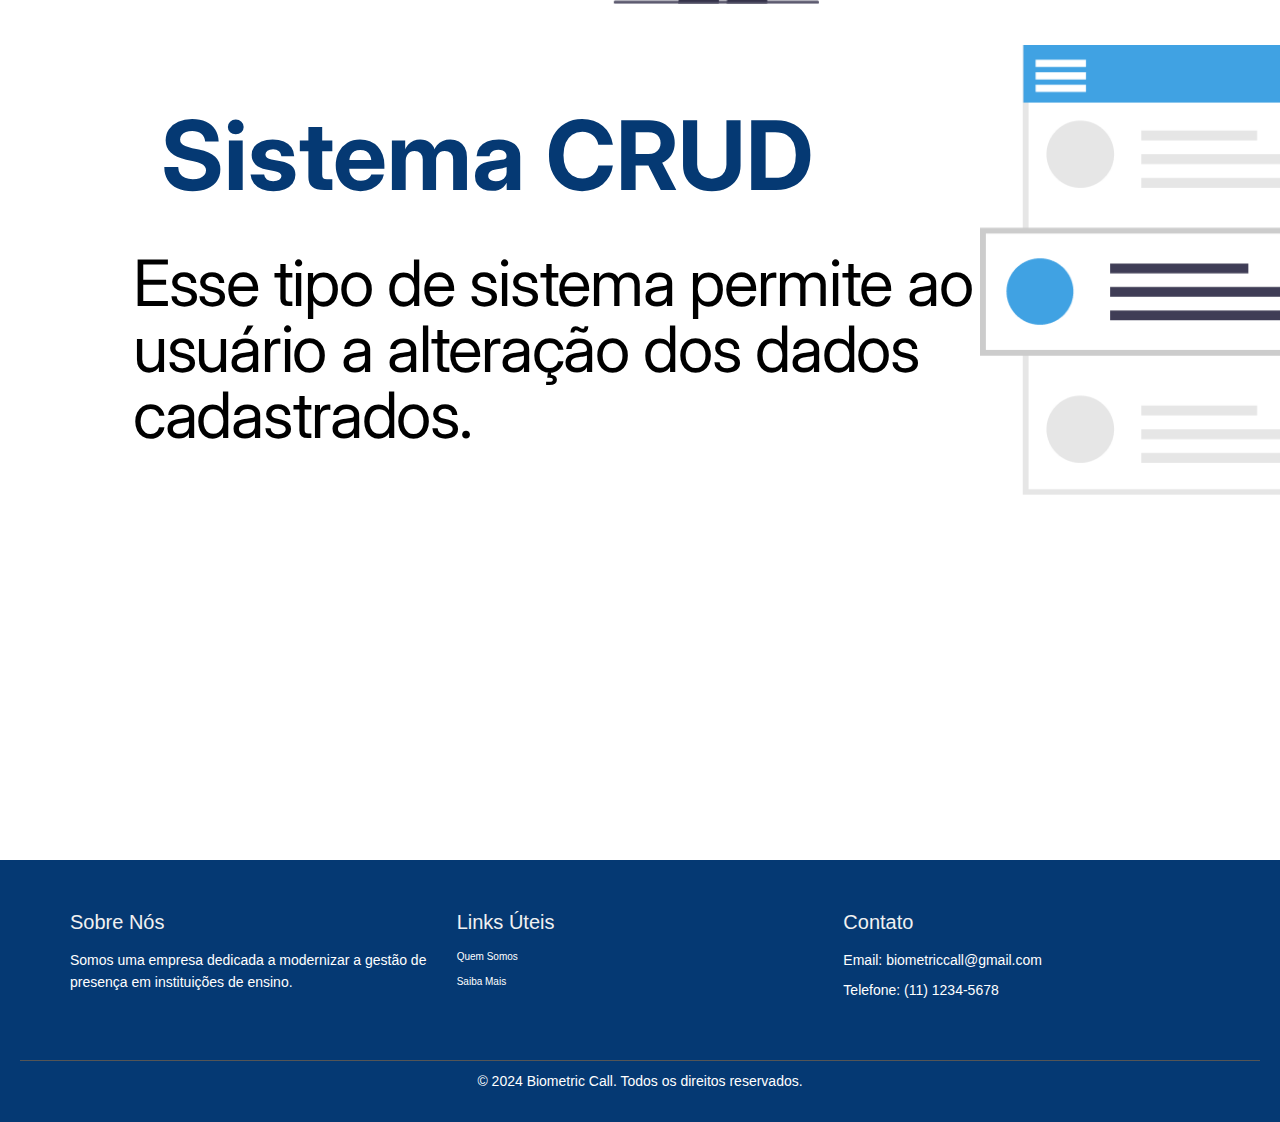
==== commit 45a779f1: "textoUp" ====
--- a/index.html
+++ b/index.html
@@ -192,6 +192,7 @@
   <div class="footer-section about"> <h2>Sobre Nós</h2> <p>Somos uma empresa dedicada a modernizar a gestão de presença em instituições de ensino.</p> </div> 
   <div class="footer-section links"> <h2>Links Úteis</h2> <ul> <li><a href="#quemSomos">Quem Somos</a></li> <li><a href="#saibaMais">Saiba Mais</a></li> </ul> </div> 
   <div class="footer-section contact"> <h2>Contato</h2> <p>Email: biometriccall@gmail.com</p> <p>Telefone: (11) 1234-5678</p> </div> </div> <div class="footer-bottom"> <p>&copy; 2024 Biometric Call. Todos os direitos reservados.</p> 
+ 
   </div> 
 </footer>
  </div>
--- a/styles/inicio.css
+++ b/styles/inicio.css
@@ -371,7 +371,6 @@
 height: 204px;
 left: 193px;
 top: 143px;
-
 font-family: 'Inter';
 font-style: normal;
 font-weight: 400;
@@ -379,7 +378,7 @@
 line-height: 66px;
 /* or 103% */
 letter-spacing: -0.02em;
-color: #000000;
+color: #ffffff;
 }
   
 
@@ -510,7 +509,7 @@
 line-height: 66px;
 /* or 103% */
 letter-spacing: -0.02em;
-color: #000000;
+color: #ffffff;
   padding: 10px;
   text-align: center; 
   box-sizing: border-box; 
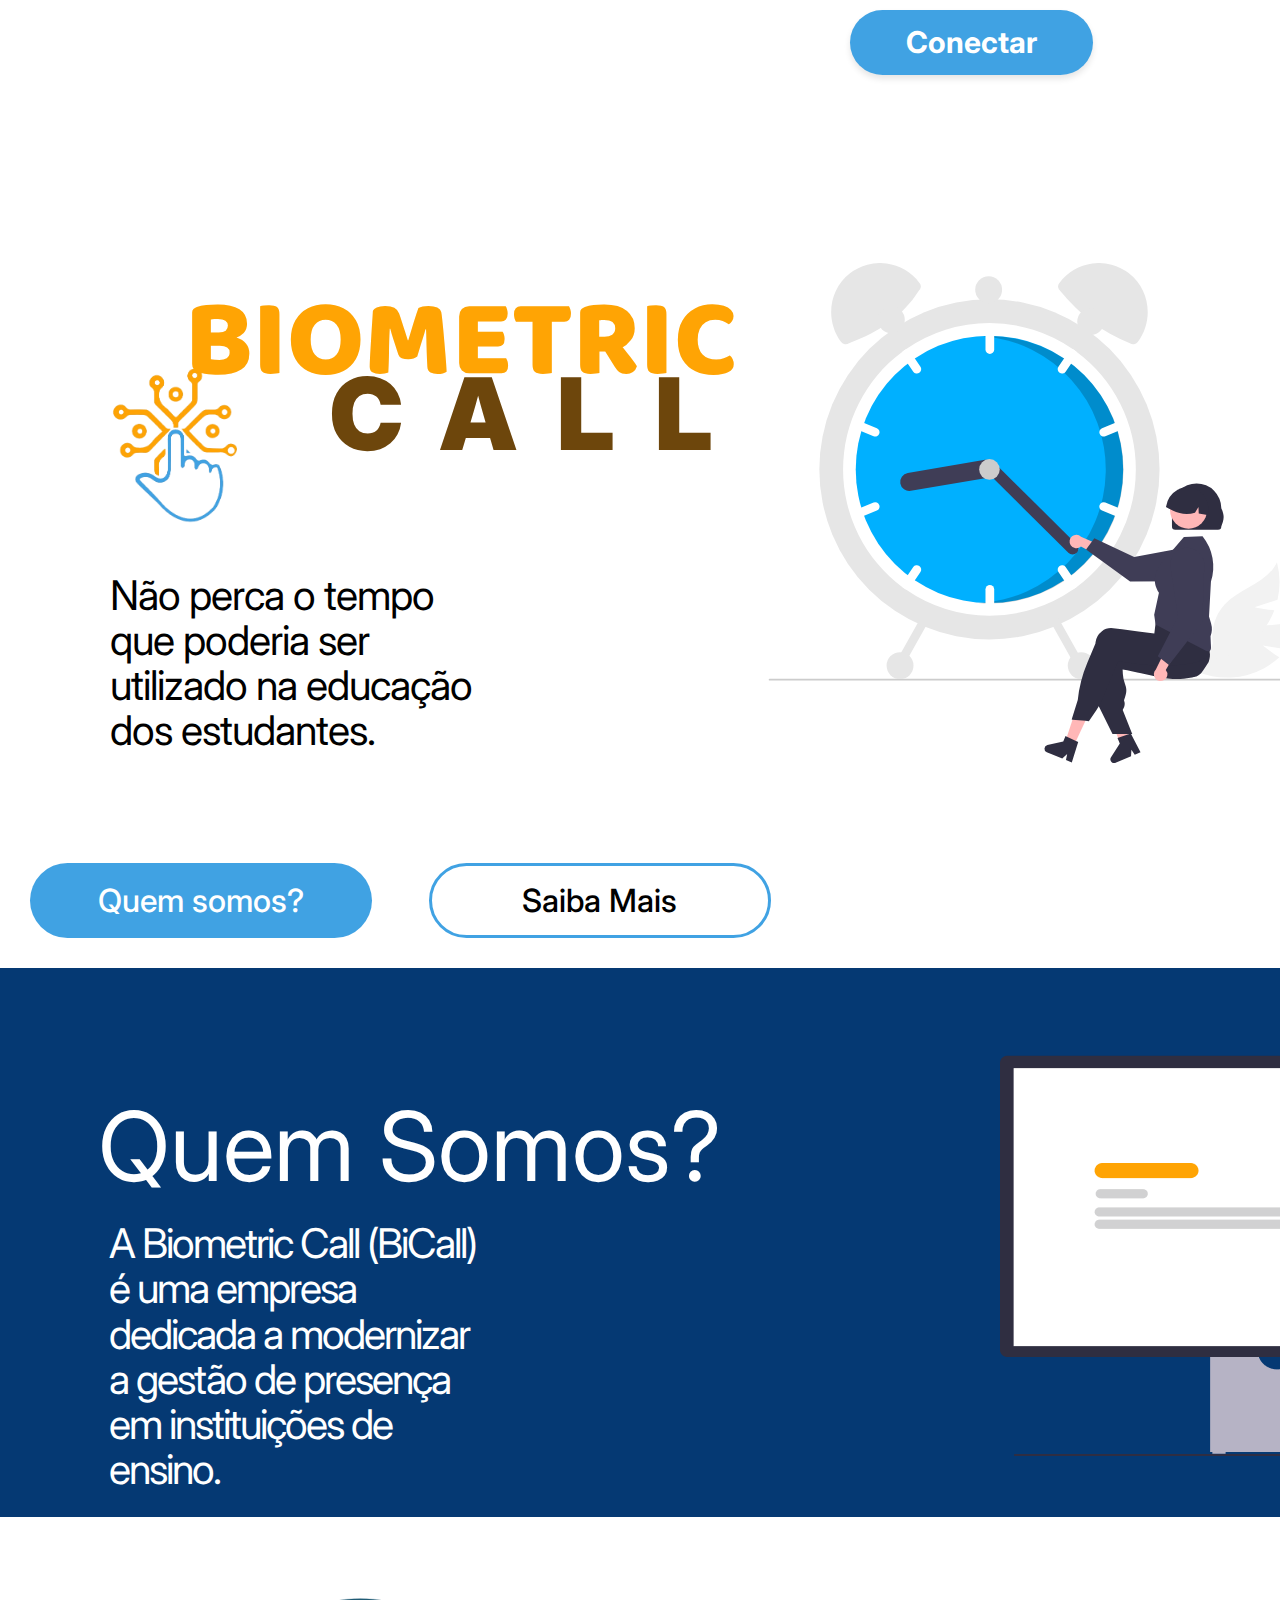
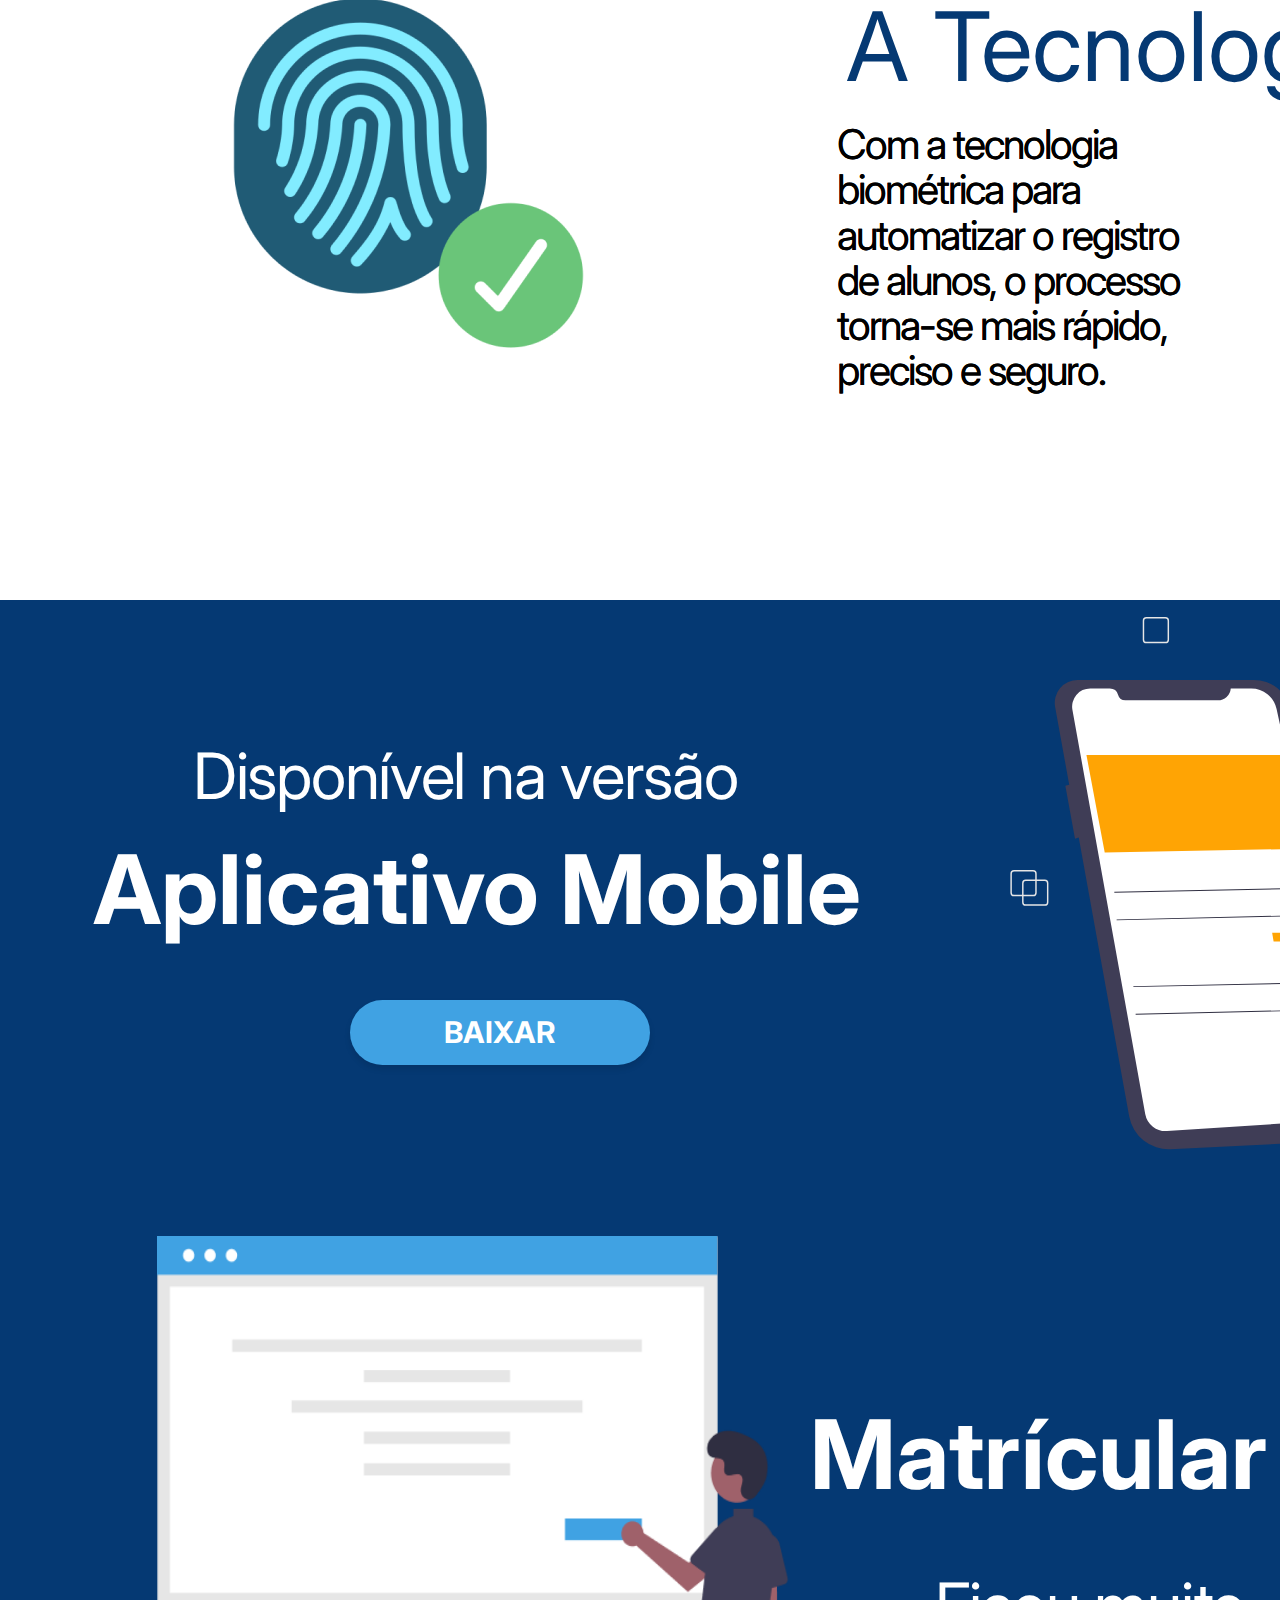
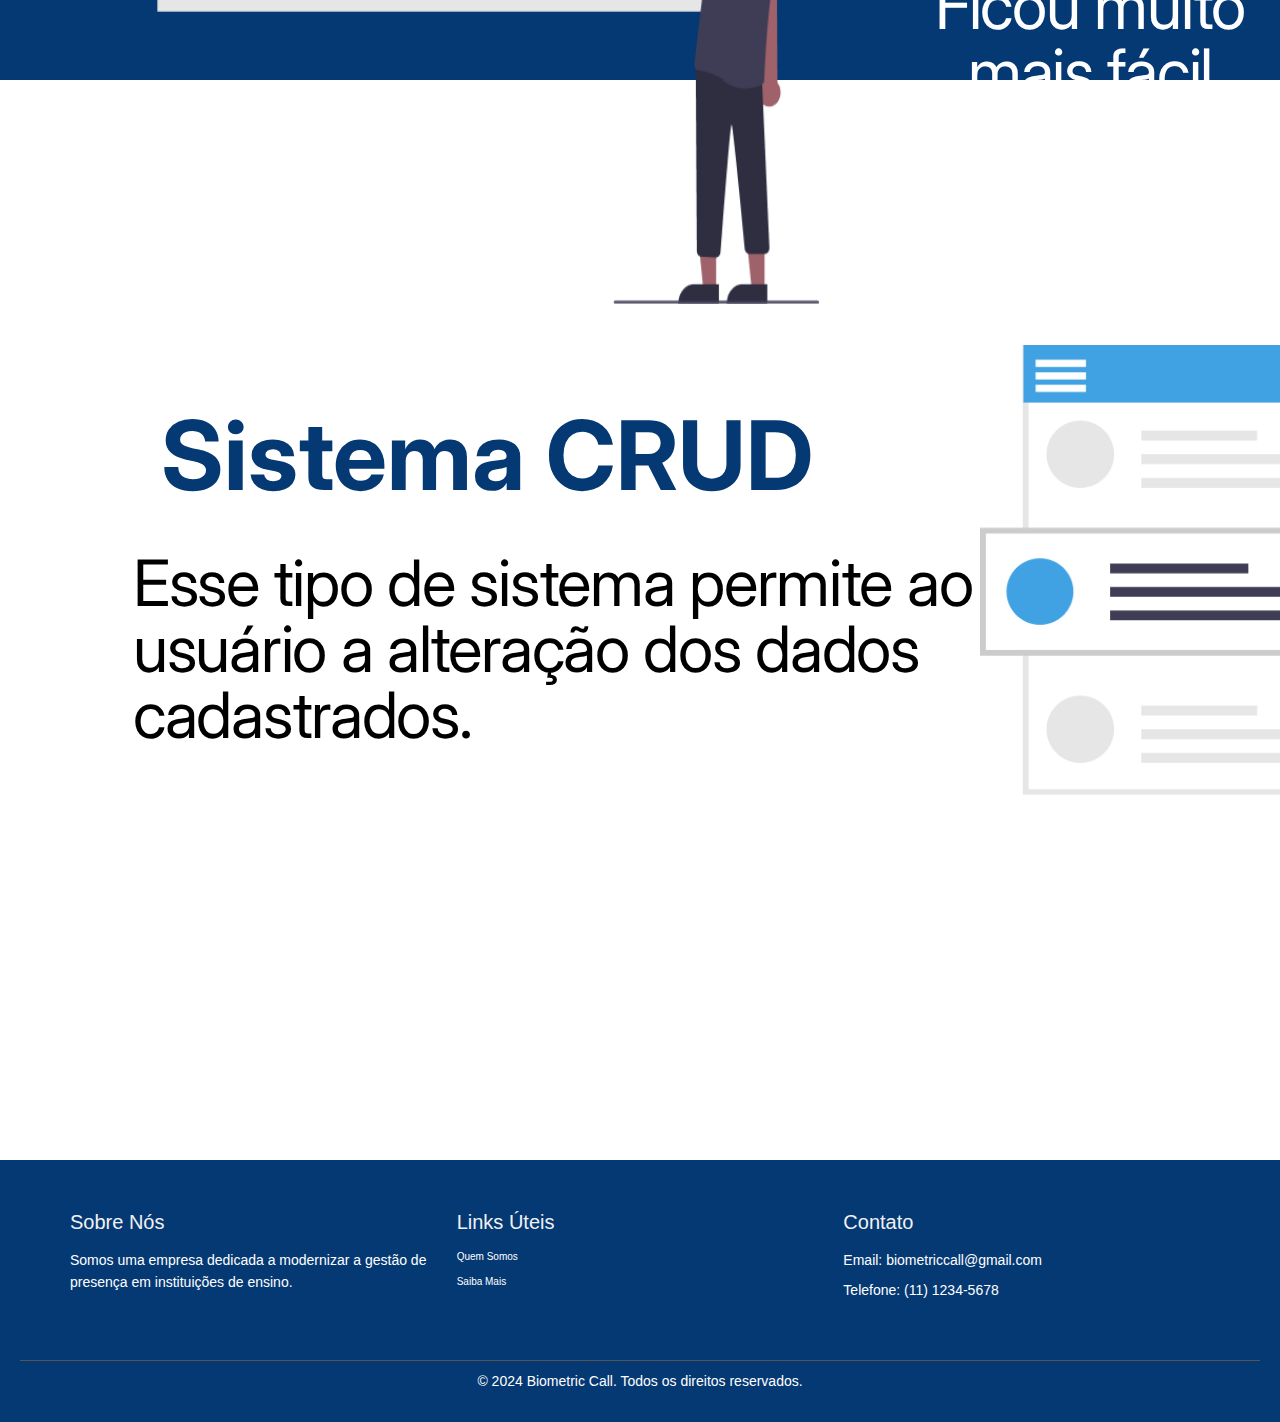
==== commit 5c7939f8: "Limpeza e Comentários realizados" ====
--- a/index.html
+++ b/index.html
@@ -62,9 +62,6 @@
     </div>
 
 
-
-
-
     <div id='quemsomos' class='quemsomos'>
       <div id='txtindex' class='txtindex'>
       A Biometric Call (BiCall) é uma empresa dedicada a modernizar a gestão de presença em instituições de ensino. 
@@ -88,27 +85,6 @@
       </img>
       </div>
       
-    
-
-
-
-
-
-
-
-
-
-
-
-
-
-
-
-
-
-
-
-
 
 <!--Rodapé-->
 
@@ -130,15 +106,6 @@
         <img id='undraw_publish_article_re_3x8h1' class='undraw_publish_article_re_3x8h11' src=''/>
         </img>
         </div>
-      
-        
-
-
-
-
-
-
-
 
       <div class="sai">
 
--- a/styles/padrao.css
+++ b/styles/padrao.css
@@ -1013,7 +1013,7 @@
   /*radio buttons*/
   .rbDs {
     margin-top: 0.6478rem;
-    font-size: 2.4rem;
+    font-size: 17px;
     font-weight: 700;
     line-height: 1.2125;
     color: #000000;
@@ -1023,7 +1023,7 @@
   }
   .rb2 {
     margin: 0rem 34.9rem 0.352rem 0rem;
-    font-size: 2.4rem;
+    font-size: 17px;
     font-weight: 700;
     line-height: 1.2125;
     color: #000000;
@@ -1033,7 +1033,7 @@
   }
   .rbLog {
     margin-top: 0.6739rem;
-    font-size: 2.4rem;
+    font-size: 17px;
     font-weight: 700;
     line-height: 1.2125;
     color: #000000;
@@ -1043,7 +1043,7 @@
   }
   .rb3 {
     margin: 0rem 34.8rem 0.326rem 0rem;
-    font-size: 2.4rem;
+    font-size: 17px;
     font-weight: 700;
     line-height: 1.2125;
     color: #000000;
@@ -1053,7 +1053,7 @@
   }
   .rbAdm {
     margin-top: 0.7rem;
-    font-size: 2.4rem;
+    font-size: 17px;
     font-weight: 700;
     line-height: 1.2125;
     color: #000000;
@@ -1063,7 +1063,7 @@
   }
   .rb1 {
     margin: 0rem 34.9rem 0.352rem 0rem;
-    font-size: 2.4rem;
+    font-size: 17px;
     font-weight: 700;
     line-height: 1.2125;
     color: #000000;
--- a/styles/inicio.css
+++ b/styles/inicio.css
@@ -359,7 +359,7 @@
     left: 0; /* Alinha o elemento à borda esquerda */
     padding: 0;
     margin: 0;
-    top: 1900px;
+    top: 2200px;
   }
   
 
@@ -525,7 +525,7 @@
   left: 0; /* Alinha o elemento à borda esquerda */
   padding: 0;
   margin: 0;
-  top: 2980px;
+  top: 3280px;
 }
 
 
